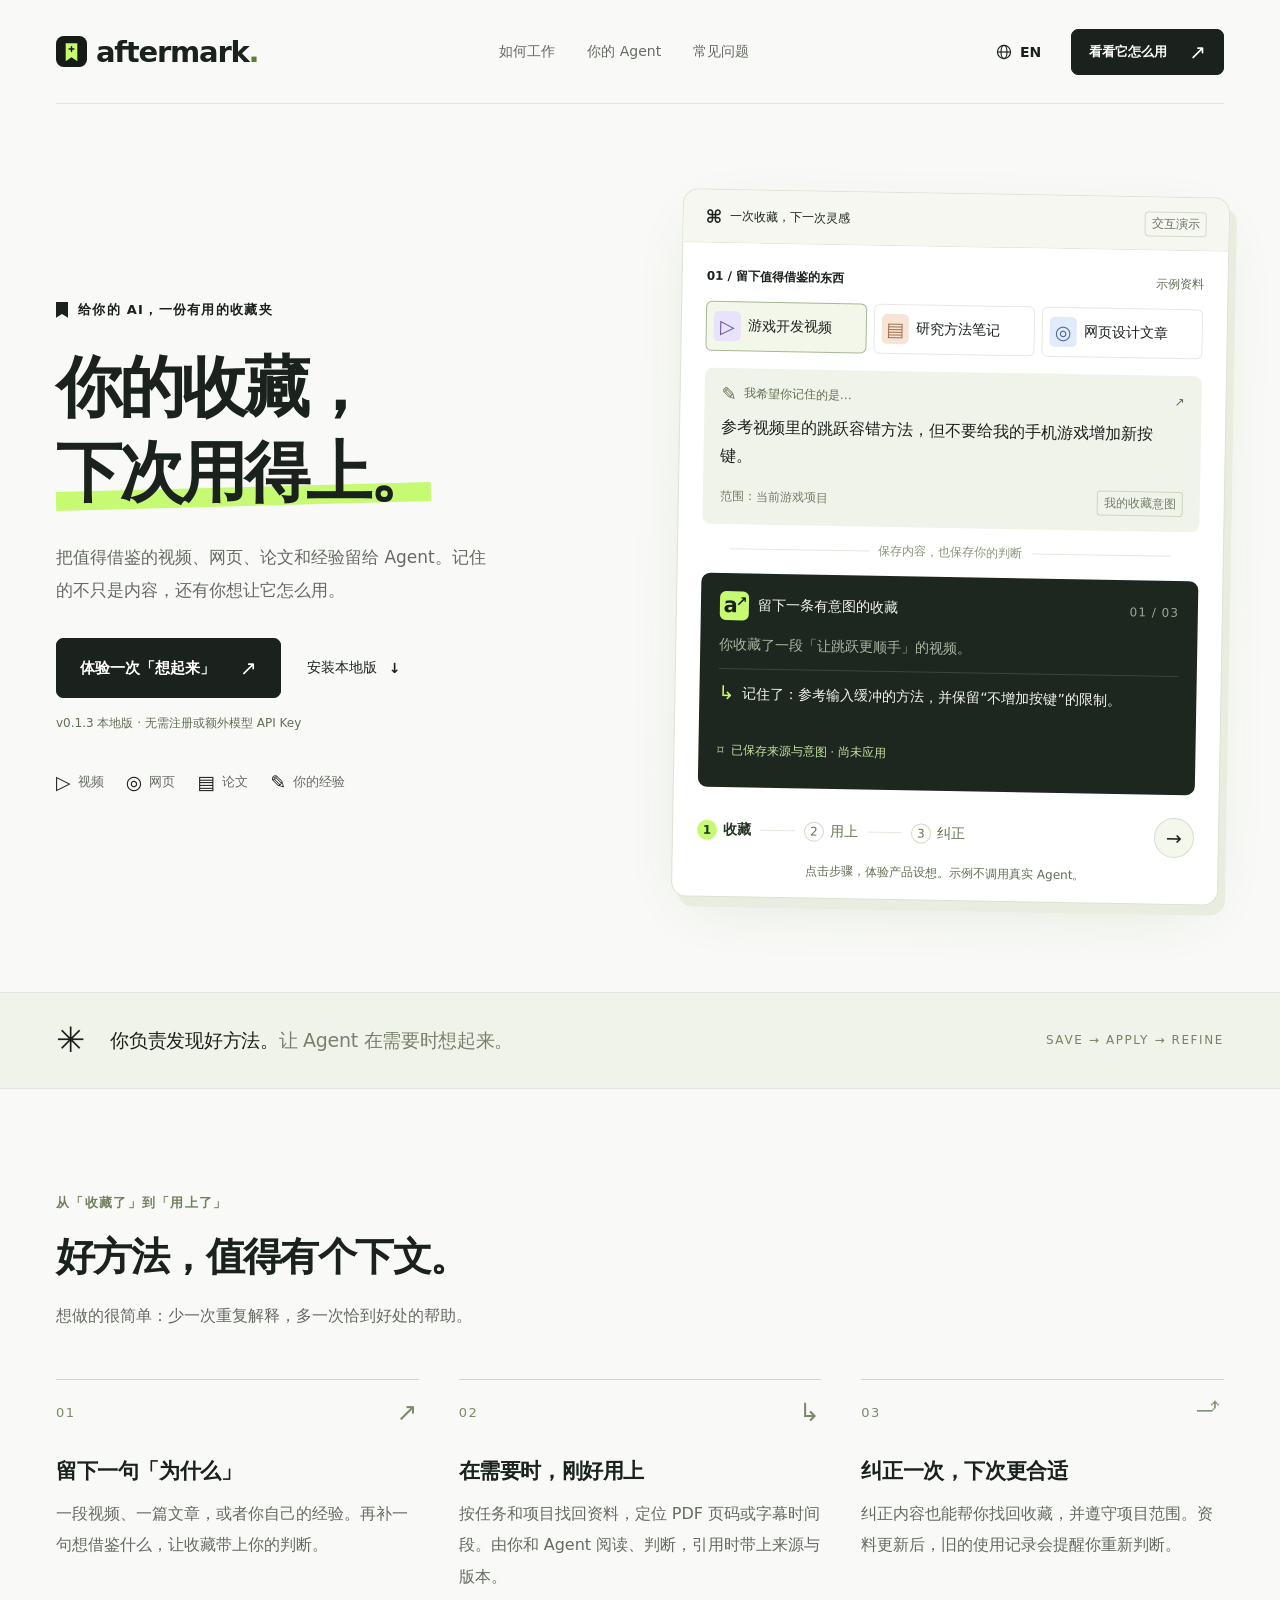
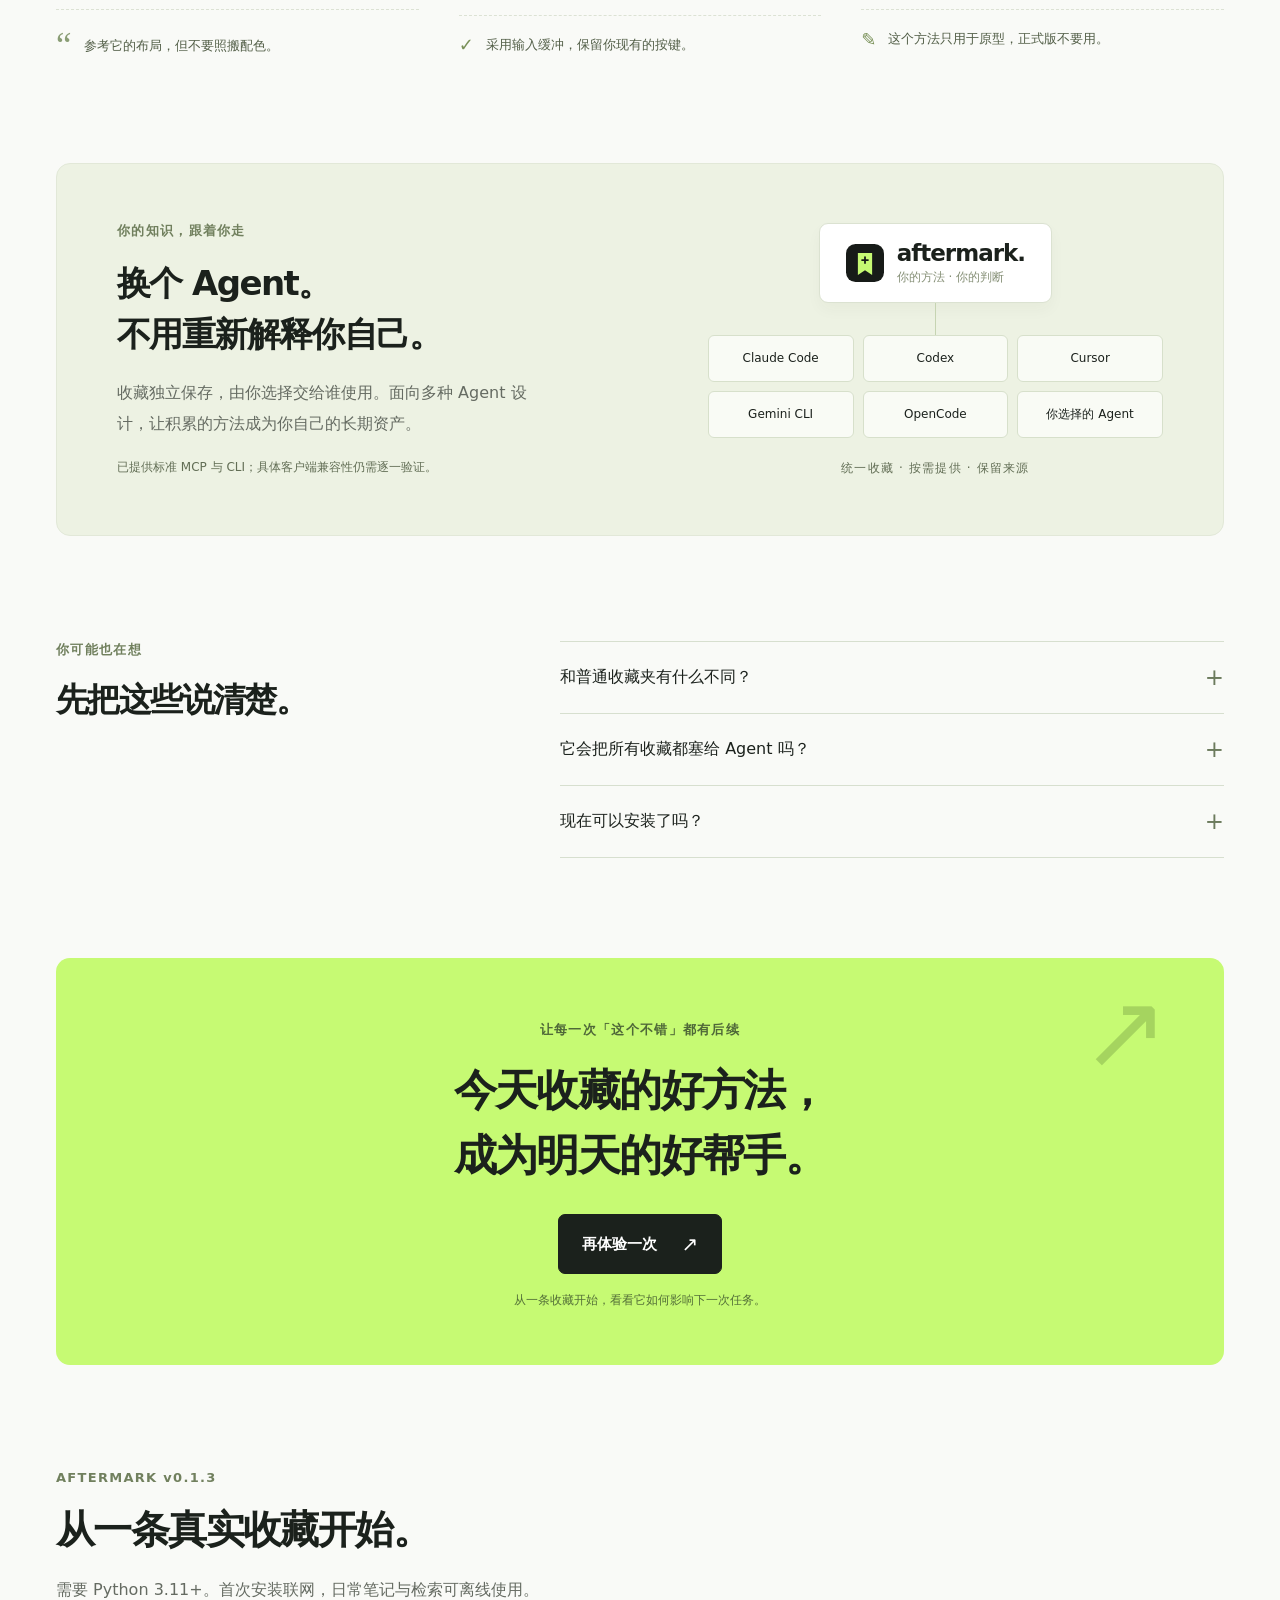
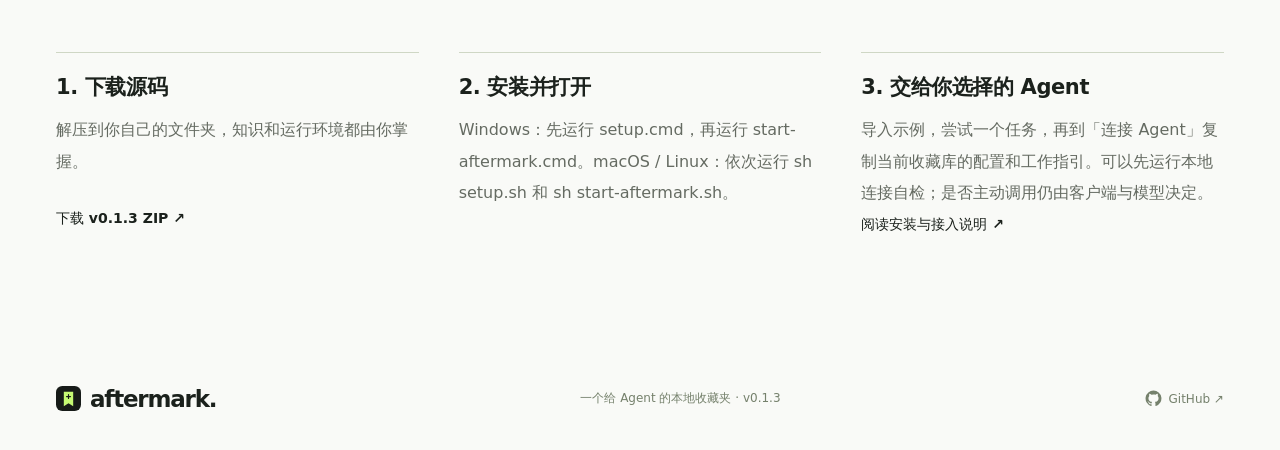
==== website/Aftermark-介绍页.html @ f06254f2 "Release v0.1.3 with revision-aware PDF and subtitle source locations" ====
<!doctype html>
<html lang="zh-CN">
<head>
  <meta charset="utf-8">
  <meta name="viewport" content="width=device-width,initial-scale=1">
  <meta name="theme-color" content="#f9faf7">
  <meta name="description" content="Aftermark — 收藏好方法，让你的 AI 下次用上。一个保存来源、意图与纠正的本地 Agent 收藏夹。">
  <title>Aftermark — 收藏好方法，让 AI 下次用上</title>
  <link rel="icon" type="image/svg+xml" href="[data-uri]">
  <style>
:root{--ink:#1b211c;--muted:#656b62;--paper:#f9faf7;--green:#c6fa73;--line:#e1e5db;--white:#fff;--font:system-ui,-apple-system,'Segoe UI','Microsoft YaHei','PingFang SC',sans-serif}*{box-sizing:border-box}html{scroll-behavior:smooth;scroll-padding-top:100px}body{margin:0;background:var(--paper);color:var(--ink);font-family:var(--font);font-size:16px;-webkit-font-smoothing:antialiased}button,a{-webkit-tap-highlight-color:transparent}button{font:inherit;color:inherit}a{color:inherit;text-decoration:none}button,a,summary{touch-action:manipulation}button{cursor:pointer}button:focus-visible,a:focus-visible,summary:focus-visible{outline:3px solid #528c28;outline-offset:5px}::selection{background:var(--green);color:var(--ink)}.wrap{width:min(1280px,calc(100% - 112px));margin:auto}.header{height:104px;display:flex;align-items:center;justify-content:space-between;border-bottom:1px solid var(--line);gap:30px}.brand{display:flex;align-items:center;gap:9px;font-size:29px;font-weight:700;letter-spacing:-1.2px}.brand-period{color:#59802e}.header nav{display:flex;gap:32px;font-size:14px;font-weight:500}.header nav a{color:var(--muted);transition:color .2s}.header nav a:hover{color:var(--ink)}.header-actions{display:flex;gap:25px;align-items:center}.language{border:0;background:none;display:flex;align-items:center;gap:7px;font-size:14px;font-weight:650;min-height:44px;padding:5px}.language svg{width:18px;height:18px;stroke:currentColor;stroke-width:1.3}.button{display:inline-flex;align-items:center;justify-content:center;gap:25px;padding:17px 23px;border:1px solid var(--ink);background:var(--ink);color:white;border-radius:7px;font-weight:600;font-size:15px;transition:transform .18s,background .18s;min-height:50px}.button:hover{background:#343d31;transform:translateY(-2px)}.button span[aria-hidden]{font-size:20px;font-weight:400}.button-small{padding:10px 17px;font-size:13px;min-height:42px;gap:22px}.hero{display:grid;grid-template-columns:1fr 1fr;gap:74px;padding-top:89px;padding-bottom:91px;align-items:center}.eyebrow{font-size:13px;letter-spacing:1.3px;font-weight:600;margin:0 0 26px;display:flex;align-items:center;gap:10px}.small-bookmark{height:16px;width:12px;background:var(--ink);clip-path:polygon(0 0,100% 0,100% 100%,50% 76%,0 100%)}h1{font-size:clamp(48px,5.15vw,76px);font-weight:650;line-height:1.29;letter-spacing:-3.5px;margin:0 0 26px}.highlight{position:relative;z-index:0;white-space:nowrap}.highlight:after{content:'';position:absolute;z-index:-1;left:0;right:0;bottom:5px;height:19px;background:var(--green);transform:rotate(-1.5deg)}.hero-description{font-size:17px;color:var(--muted);line-height:1.95;max-width:440px;margin:0 0 31px}.hero-actions{display:flex;align-items:center;gap:26px;flex-wrap:wrap}.text-link{display:flex;align-items:center;gap:12px;font-size:14px;font-weight:550;border-bottom:1px solid transparent;padding:8px 0}.text-link:hover{border-color:var(--ink)}.hero-footnote{font-size:12px;color:#777e71;margin:17px 0 39px}.formats{display:flex;gap:22px;font-size:13px;color:var(--muted)}.formats>span{display:flex;align-items:center;gap:7px}.formats>span>span[aria-hidden]{font-size:19px;color:var(--ink)}.demo-shell{border:1px solid #dce2d4;border-radius:15px;box-shadow:0 18px 65px -22px #30491629;background:#fff;transform:rotate(1deg);position:relative;scroll-margin-top:30px;max-width:100%;min-width:0}.demo-shell:before{content:'';position:absolute;inset:15px -11px -12px 12px;background:#e9eddf;border:1px solid #dde3d2;border-radius:15px;z-index:-1;transform:rotate(-3deg)}.demo-top{height:53px;background:#f5f7f0;border-bottom:1px solid var(--line);border-radius:15px 15px 0 0;display:flex;align-items:center;justify-content:space-between;padding:0 22px;gap:12px}.demo-title{display:flex;gap:8px;align-items:center;font-size:12px;font-weight:550}.window-mark{font-size:18px}.demo-badge{font-size:12px;border:1px solid #d4dacf;border-radius:4px;padding:3px 6px;color:#6a725f;white-space:nowrap}.demo-content{padding:25px 24px 17px}.source-heading{display:flex;align-items:center;justify-content:space-between;gap:10px;font-size:12px;font-weight:600;margin-bottom:16px}.sample-label{font-weight:400;color:#858b7e;font-size:12px}.source-options{display:flex;gap:7px;margin-bottom:17px}.source-option{background:white;border:1px solid #e6e9e1;border-radius:6px;display:flex;align-items:center;flex:1;gap:7px;padding:9px 7px;font-size:12px;line-height:1.4;text-align:left;transition:border-color .15s,background .15s;min-height:48px}.source-option:hover{border-color:#a8b895}.source-option.active{background:#f3f7ea;border-color:#a8b895}.source-icon{display:flex;align-items:center;justify-content:center;border-radius:5px;width:27px;height:30px;font-size:19px;flex-shrink:0}.lilac{background:#e9e2fb;color:#685291}.peach{background:#f7e4d7;color:#a37454}.blue{background:#e1ebfc;color:#4e6b98}.intent-card{background:#f0f3ea;border-radius:8px;padding:15px 17px}.intent-top{display:flex;align-items:center;gap:7px;font-size:12px;color:#637050}.paper-icon{font-size:18px}.pin-icon{margin-left:auto}.intent-card>p{font-size:15px;line-height:1.8;font-weight:500;margin:9px 0 13px;min-height:54px}.intent-bottom{display:flex;justify-content:space-between;align-items:center;gap:8px;font-size:12px;color:#737e67}.intent-tag{border:1px solid #ccd7be;padding:3px 6px;border-radius:3px}.connection{display:flex;align-items:center;gap:9px;padding:16px 28px;font-size:12px;color:#8a9380}.connection>span:first-child,.connection>span:last-child{height:1px;background:#e4e8dd;flex:1}.connection-caption{max-width:80%;text-align:center}.agent-card{background:#1d261f;border-radius:9px;color:#f4f7ef;padding:18px 19px;min-height:214px}.agent-top{display:flex;align-items:center;gap:9px}.agent-avatar{display:flex;align-items:center;justify-content:center;width:29px;height:29px;background:var(--green);color:var(--ink);border-radius:6px;font-size:21px;font-weight:700;letter-spacing:-2px}.agent-avatar span{font-size:14px;align-self:flex-start;margin-top:2px}.agent-top strong{font-size:13px;font-weight:500}.agent-step{margin-left:auto;font-size:12px;color:#9ca993;letter-spacing:2px}.task-text{font-size:12px;color:#aab8a2;border-bottom:1px solid #3b4639;padding-bottom:12px;line-height:1.7;margin:13px 0 12px;min-height:34px}.agent-response{display:flex;gap:8px;align-items:flex-start}.response-mark{color:var(--green);font-size:19px}.agent-response p{font-size:13px;line-height:1.8;margin:0;min-height:47px}.evidence{font-size:12px;display:flex;gap:7px;color:#c6e3a4;margin-top:13px;line-height:1.6}.demo-controls{display:flex;align-items:center;margin-top:21px;gap:9px}.step{display:flex;align-items:center;gap:6px;border:none;background:none;color:#899280;font-size:12px;padding:8px 0;min-height:40px}.step>span:first-child{width:20px;height:20px;border-radius:50%;border:1px solid #d3dbc9;display:flex;align-items:center;justify-content:center;font-size:12px}.step.active{color:#253422;font-weight:600}.step.active>span:first-child{background:var(--green);border-color:var(--green)}.step-line{flex:1;height:1px;background:#e5e9df;max-width:35px}.next-step{margin-left:auto;width:35px;height:35px;border:1px solid #d6decb;background:#f4f8ec;border-radius:50%;font-size:19px;flex-shrink:0}.next-step:hover{background:var(--green)}.demo-disclaimer{font-size:12px;color:#899080;margin:8px 0 0;text-align:center;line-height:1.6}.idea-strip{border-top:1px solid var(--line);border-bottom:1px solid var(--line);background:#f0f3e9}.idea-strip>.wrap{display:flex;align-items:center;gap:25px;min-height:95px}.strip-marker{font-size:35px}.idea-strip p{font-size:19px;line-height:1.6;letter-spacing:-.3px;font-weight:500}.idea-strip p span{color:#78816d}.strip-index{font-size:12px;letter-spacing:1.6px;margin-left:auto;white-space:nowrap;color:#778366}.section-space{padding-top:105px;padding-bottom:100px}.section-intro{margin-bottom:48px}.section-intro .eyebrow,.agents-copy .eyebrow,.faq-heading .eyebrow{color:#71805e;margin-bottom:18px}h2{font-size:39px;line-height:1.4;letter-spacing:-1.6px;font-weight:600;margin:0 0 18px}.section-intro>p:last-child{color:var(--muted);font-size:16px;line-height:1.8;margin:0}.feature-grid{display:grid;grid-template-columns:repeat(3,1fr);gap:40px}.feature{border-top:1px solid #cfd7c5;padding-top:20px}.feature-number{font-size:13px;color:#7c8b6a;display:flex;align-items:center;justify-content:space-between;margin-bottom:32px;letter-spacing:1.5px}.feature-number span{font-size:25px;font-weight:400;line-height:1}.feature h3{font-size:21px;font-weight:600;letter-spacing:-.4px;margin:0 0 13px}.feature>p{font-size:15px;line-height:1.95;color:var(--muted);margin:0;min-height:88px}.feature-example{display:flex;align-items:center;gap:12px;margin-top:23px;border-top:1px dashed #dce2d4;padding-top:18px}.feature-example p{font-size:13px;line-height:1.7;margin:0;color:#535f48}.quote-mark{font-family:Georgia,serif;font-size:35px;line-height:1;color:#8a9d75}.example-check,.example-pencil{font-size:18px;color:#799058}.agents-section{display:grid;grid-template-columns:1.1fr 1fr;gap:90px;background:#edf2e3;border:1px solid #e2e8d8;border-radius:14px;padding:58px 60px}.agents-copy h2{font-size:34px;line-height:1.5}.agents-copy>p:not(.eyebrow){font-size:15px;color:var(--muted);line-height:1.9;max-width:410px}.planned-label{font-size:12px;color:#758366;display:block;line-height:1.7;margin-top:18px}.agent-map{align-self:center}.knowledge-hub{background:white;border:1px solid #dbe2d1;box-shadow:0 7px 15px #2e461609;width:max-content;max-width:100%;margin:auto;padding:16px 26px;border-radius:9px;display:flex;gap:13px;align-items:center}.knowledge-hub strong{font-size:23px;letter-spacing:-1px}.knowledge-hub div{display:flex;flex-direction:column;gap:3px}.knowledge-hub span{font-size:12px;color:#869077}.map-line{height:32px;border-left:1px solid #c6d4b2;width:1px;margin:auto}.agent-names{display:grid;grid-template-columns:repeat(3,1fr);gap:9px}.agent-names>span{display:flex;align-items:center;justify-content:center;min-height:47px;padding:9px 8px;font-size:12px;font-weight:500;border:1px solid #d7e0cb;background:#f9fbf5;border-radius:6px;text-align:center}.map-note{text-align:center;color:#879675;font-size:12px;letter-spacing:1.2px;margin:22px 0 0}.faq{display:grid;grid-template-columns:.85fr 1.3fr;gap:70px}.faq-heading h2{font-size:33px}.faq-list{border-top:1px solid #d7dfcf}.faq details{border-bottom:1px solid #d7dfcf}.faq summary{display:flex;list-style:none;align-items:center;justify-content:space-between;padding:24px 0;gap:20px;cursor:pointer;font-size:16px;font-weight:500}.faq summary::-webkit-details-marker{display:none}.plus{font-size:23px;line-height:1;font-weight:400;color:#6c7b5d}.faq details[open] .plus{transform:rotate(45deg)}.faq details p{margin:0;padding:0 30px 25px 0;font-size:15px;color:var(--muted);line-height:1.9}.closing{position:relative;text-align:center;border-radius:14px;background:var(--green);padding:63px 28px 53px;overflow:hidden}.closing .eyebrow{justify-content:center;color:#4f6838;margin-bottom:19px}.closing h2{font-size:43px;margin-bottom:27px;line-height:1.5}.closing-symbol{position:absolute;right:55px;top:22px;font-size:105px;font-weight:400;color:#749a4266;line-height:1}.closing-note{font-size:12px;color:#547038;margin:16px 0 0;line-height:1.8}.footer{display:flex;align-items:center;justify-content:space-between;gap:25px;padding-top:43px;padding-bottom:38px;font-size:12px;color:#75816c}.footer .brand{font-size:23px;color:var(--ink)}.github-status{display:flex;align-items:center;gap:7px}.skip-link{position:fixed;left:20px;top:-100px;background:var(--ink);color:white;padding:12px 20px;z-index:100}.skip-link:focus{top:20px}.no-script{text-align:center;padding:20px;color:var(--ink)}html[lang=en] h1{font-size:clamp(48px,5vw,74px);line-height:1.08;letter-spacing:-3.7px}html[lang=en] .hero-description{line-height:1.75}html[lang=en] .hero-copy .eyebrow{font-size:12px}html[lang=en] .source-option{font-size:12px}html[lang=en] .intent-card>p{font-size:14px}html[lang=en] .feature>p{min-height:115px}html[lang=en] .feature h3{font-size:22px}html[lang=en] .feature-example{align-items:flex-start}html[lang=en] .agents-copy h2{line-height:1.2}html[lang=en] .closing h2{line-height:1.18}
@media(min-width:1600px){.hero{gap:90px;padding-top:105px;padding-bottom:108px}h1{font-size:77px}.demo-content{padding:27px}.hero-description{max-width:450px}}
@media(max-width:1150px){.wrap{width:calc(100% - 72px)}.hero{gap:36px;padding-top:65px;padding-bottom:70px}h1{font-size:54px;letter-spacing:-2.5px}.hero-actions{gap:15px}.header nav{gap:22px}.hero-description{font-size:16px}.demo-content{padding:20px 17px 15px}.source-option{flex-direction:column;align-items:flex-start;gap:7px;padding:9px}.source-icon{height:25px;width:25px}.strip-index{display:none}.feature-grid{gap:26px}.agents-section{gap:35px;padding:40px}.agents-copy h2{font-size:29px}.agent-names{grid-template-columns:repeat(2,1fr)}.faq{gap:40px}h2{font-size:34px}.header-actions{gap:16px}.button-small{gap:12px}.hero-footnote{margin-bottom:25px}.formats{gap:15px}}
@media(max-width:850px){.header nav{display:none}.hero{grid-template-columns:1fr;gap:55px;padding-top:57px;padding-bottom:65px;max-width:660px}.hero-copy{text-align:center}.hero-copy .eyebrow{justify-content:center}.hero-description{margin-left:auto;margin-right:auto;max-width:480px}.hero-actions,.formats{justify-content:center}h1{font-size:64px}.hero-footnote{margin-bottom:25px}.demo-shell{width:100%;max-width:520px;margin:auto;transform:none}.source-option{flex-direction:row;align-items:center;font-size:12px}.demo-content{padding:24px}.intent-card>p{min-height:0}.hero-description{margin-bottom:25px}.idea-strip>.wrap{gap:18px}.idea-strip p{font-size:16px}.strip-marker{font-size:28px}.section-space{padding-top:70px;padding-bottom:70px}.feature-grid{gap:23px}.feature h3{font-size:18px}.feature>p{font-size:14px;min-height:135px}.feature-example p{font-size:12px}.agents-section{grid-template-columns:1fr;gap:36px}.agents-copy>p:not(.eyebrow){max-width:none}.agent-map{width:min(450px,100%);margin:auto}.agent-names{grid-template-columns:repeat(3,1fr)}.faq{grid-template-columns:1fr;gap:12px}.faq-heading h2{margin-bottom:20px}.closing h2{font-size:35px}.closing-symbol{font-size:72px;right:26px;top:15px}.footer{flex-wrap:wrap}.footer>span:nth-child(2){order:3;width:100%;margin-top:-10px}html[lang=en] h1{font-size:70px}html[lang=en] .feature h3{font-size:20px}html[lang=en] .feature>p{min-height:190px}}
@media(max-width:560px){.wrap{width:calc(100% - 40px)}.header{height:79px;gap:12px}.brand{font-size:25px;gap:7px}.brand img{width:28px;height:28px}.header-actions{gap:8px}.button-small{display:none}.hero{padding-top:43px;gap:39px;padding-bottom:49px}.eyebrow{font-size:12px;letter-spacing:.8px;margin-bottom:21px}h1{font-size:clamp(38px,10.5vw,55px);letter-spacing:-1.8px;margin-bottom:23px}.highlight:after{height:13px;bottom:2px}.hero-description{font-size:15px;line-height:1.9;max-width:350px}.hero-actions{gap:19px}.button{font-size:14px;gap:17px;padding:14px 18px;min-height:48px}.text-link{font-size:13px;gap:8px}.hero-footnote{font-size:12px;margin-top:16px}.formats{gap:17px;font-size:12px}.formats>span{gap:5px}.formats>span>span[aria-hidden]{font-size:17px}.demo-shell:before{inset:12px -6px -8px 9px}.demo-top{padding:0 15px;height:48px}.demo-title{font-size:12px}.demo-badge{font-size:12px}.demo-content{padding:19px 15px 14px}.source-heading{font-size:12px}.source-options{gap:6px}.source-option{font-size:12px;padding:8px 6px;gap:5px;flex-direction:column;align-items:flex-start}.source-icon{height:25px;width:25px}.intent-card{padding:12px 13px}.intent-card>p{font-size:14px;line-height:1.8}.intent-top{font-size:12px}.intent-bottom{font-size:12px}.agent-card{padding:15px 14px;min-height:220px}.connection{padding:14px 15px}.step{font-size:12px}.step-line{max-width:22px}.demo-controls{gap:7px;margin-top:16px}.demo-disclaimer{font-size:12px}.idea-strip>.wrap{gap:13px;min-height:88px}.idea-strip p{font-size:14px;margin:18px 0;line-height:1.9}.idea-strip p span{display:block}.strip-marker{font-size:27px}.section-space{padding-top:55px;padding-bottom:55px}.section-intro{margin-bottom:31px}.section-intro>p:last-child{font-size:14px}h2{font-size:29px;letter-spacing:-1px}.feature-grid{grid-template-columns:1fr;gap:29px}.feature-number{margin-bottom:16px}.feature h3{font-size:21px}.feature>p{font-size:15px;min-height:0}.feature-example{margin-top:16px;padding-top:13px}.feature-example p{font-size:13px}.agents-section{padding:29px 23px;gap:29px}.agents-copy h2{font-size:27px}.agents-copy>p:not(.eyebrow){font-size:14px}.planned-label{font-size:12px}.agent-names{gap:6px}.agent-names>span{font-size:12px;padding:8px 5px;min-height:44px}.knowledge-hub{padding:13px 20px}.knowledge-hub strong{font-size:21px}.map-note{font-size:12px}.faq-heading h2{font-size:29px}.faq summary{font-size:15px;padding:21px 0}.faq details p{font-size:14px;padding-right:10px}.closing{padding:44px 19px 36px}.closing h2{font-size:29px;line-height:1.6}.closing-symbol{display:none}.closing .eyebrow{font-size:12px}.closing-note{font-size:12px}.footer{padding-top:30px;padding-bottom:28px;gap:23px;font-size:12px}.footer .brand{font-size:22px}html[lang=en] h1{font-size:clamp(40px,11.8vw,61px);letter-spacing:-2.5px}html[lang=en] .hero-copy .eyebrow{font-size:12px;letter-spacing:.7px}html[lang=en] .source-option{font-size:12px}html[lang=en] .feature>p{min-height:0}html[lang=en] .feature h3{font-size:23px}html[lang=en] .closing h2{font-size:32px}.source-option,.demo-title,.source-heading{overflow-wrap:anywhere}}
@media(prefers-reduced-motion:reduce){html{scroll-behavior:auto}*,*:before,*:after{transition:none!important;animation:none!important}}
/* Keep the working demo readable at every breakpoint. */
.hero,.agents-section,.faq{min-width:0}
.hero-copy,.agents-copy,.agent-map,.faq-list{min-width:0}
.source-option,html[lang=en] .source-option,.step,.agent-top strong,.task-text,.agent-response p{font-size:.875rem}
.source-option{min-width:0;overflow-wrap:normal}
.agent-step{white-space:nowrap;letter-spacing:1px}
.intent-card>p,html[lang=en] .intent-card>p,.feature>p,.agents-copy>p:not(.eyebrow),.faq details p{font-size:1rem}
.demo-disclaimer,.planned-label,.map-note,.sample-label,.hero-footnote{color:#626e55}
.step{color:#657254;min-height:44px}
.next-step{width:40px;height:40px}
.source-heading{flex-wrap:wrap}
.intent-bottom{flex-wrap:wrap}
.demo-shell:before{display:none}
.demo-shell{box-shadow:7px 10px 0 #e9eddf,0 18px 65px -22px #30491629}
@media(max-width:560px){.hero-description{font-size:1rem}.source-options{gap:5px}.source-option,html[lang=en] .source-option{font-size:.8125rem}.step-line{max-width:12px}.demo-controls{gap:6px}.hero-copy .eyebrow,html[lang=en] .hero-copy .eyebrow{font-size:.75rem;letter-spacing:.3px}.formats{flex-wrap:wrap;gap:10px 17px}.demo-title{max-width:72%;line-height:1.5}.demo-top{min-height:54px;height:auto;padding-top:9px;padding-bottom:9px}html[lang=en] h1{font-size:clamp(32px,10.5vw,57px);letter-spacing:-2px}.agent-names{grid-template-columns:repeat(2,minmax(0,1fr))}.closing .eyebrow{font-size:.75rem;letter-spacing:0}}

</style>

</head>
<body>
  <a class="skip-link" href="#main" data-i18n="skip">跳转到正文</a>
  <header class="header wrap">
    <a href="#" class="brand" aria-label="Aftermark"><img src="[data-uri]" alt="" width="31" height="31"><span>aftermark<span class="brand-period">.</span></span></a>
    <nav aria-label="主导航" data-label="navLabel"><a href="#how" data-i18n="navHow">如何工作</a><a href="#agents" data-i18n="navAgents">你的 Agent</a><a href="#faq" data-i18n="navFaq">常见问题</a></nav>
    <div class="header-actions"><button id="language" class="language" type="button" aria-label="Switch to English"><svg viewBox="0 0 20 20" fill="none" aria-hidden="true"><circle cx="10" cy="10" r="7.3"/><ellipse cx="10" cy="10" rx="3.3" ry="7.3"/><path d="M3 10h14"/></svg><span id="language-text">EN</span></button><a href="#demo" class="button button-small" data-i18n="navTry">看看它怎么用 <span aria-hidden="true">↗</span></a></div>
  </header>
  <main id="main">
    <section class="hero wrap" aria-labelledby="hero-title">
      <div class="hero-copy">
        <p class="eyebrow"><span class="small-bookmark" aria-hidden="true"></span><span data-i18n="eyebrow">给你的 AI，一份有用的收藏夹</span></p>
        <h1 id="hero-title" data-i18n="heroTitle">你的收藏，<br><span class="highlight">下次用得上。</span></h1>
        <p class="hero-description" data-i18n="heroDescription">把值得借鉴的视频、网页、论文和经验留给 Agent。记住的不只是内容，还有你想让它怎么用。</p>
        <div class="hero-actions"><a href="#demo" id="hero-demo" class="button" data-i18n="heroCta">体验一次「想起来」 <span aria-hidden="true">↗</span></a><a class="text-link" href="#install" data-i18n="heroSecondary">了解这个想法 <span aria-hidden="true">↓</span></a></div>
        <p class="hero-footnote" data-i18n="heroNote">v0.1.3 本地版 · 无需注册或额外模型 API Key</p>
        <div class="formats" aria-label="知识来源" data-label="formatsLabel"><span><span aria-hidden="true">▷</span> <span data-i18n="formatVideo">视频</span></span><span><span aria-hidden="true">◎</span> <span data-i18n="formatWeb">网页</span></span><span><span aria-hidden="true">▤</span> <span data-i18n="formatPaper">论文</span></span><span><span aria-hidden="true">✎</span> <span data-i18n="formatNote">你的经验</span></span></div>
      </div>
      <div class="demo-shell" id="demo">
        <div class="demo-top"><span class="demo-title"><span class="window-mark" aria-hidden="true">⌘</span> <span data-i18n="demoTitle">一次收藏，下一次灵感</span></span><span class="demo-badge" data-i18n="demoBadge">交互演示</span></div>
        <div class="demo-content">
          <div class="source-heading"><span data-i18n="sourceHeading">01 / 留下值得借鉴的东西</span><span class="sample-label" data-i18n="sampleLabel">示例资料</span></div>
          <div class="source-options" role="group" aria-label="选择示例" data-label="sourceLabel">
            <button type="button" class="source-option active" data-source="game" aria-pressed="true"><span class="source-icon lilac" aria-hidden="true">▷</span><span data-i18n="sourceGame">游戏开发视频</span></button>
            <button type="button" class="source-option" data-source="research" aria-pressed="false"><span class="source-icon peach" aria-hidden="true">▤</span><span data-i18n="sourceResearch">研究方法笔记</span></button>
            <button type="button" class="source-option" data-source="web" aria-pressed="false"><span class="source-icon blue" aria-hidden="true">◎</span><span data-i18n="sourceWeb">网页设计文章</span></button>
          </div>
          <div class="intent-card"><div class="intent-top"><span class="paper-icon" aria-hidden="true">✎</span><span data-i18n="intentLabel">我希望你记住的是…</span><span class="pin-icon" aria-hidden="true">↗</span></div><p id="intent-text"></p><div class="intent-bottom"><span id="scope-text"></span><span class="intent-tag" data-i18n="intentTag">我的收藏意图</span></div></div>
          <div class="connection"><span></span><span class="connection-caption" id="connection-text"></span><span></span></div>
          <div class="agent-card" aria-live="polite" aria-atomic="true"><div class="agent-top"><span class="agent-avatar" aria-hidden="true">a<span>↗</span></span><strong id="agent-title"></strong><span class="agent-step" id="step-count">01 / 03</span></div><p id="task-text" class="task-text"></p><div class="agent-response"><span class="response-mark" aria-hidden="true">↳</span><p id="response-text"></p></div><div class="evidence"><span id="evidence-icon" aria-hidden="true">⌑</span><span id="evidence-text"></span></div></div>
          <div class="demo-controls" role="group" aria-label="演示步骤" data-label="stepsLabel"><button type="button" data-step="0" class="step active" aria-pressed="true"><span>1</span><span data-i18n="stepSave">收藏</span></button><span class="step-line"></span><button type="button" data-step="1" class="step" aria-pressed="false"><span>2</span><span data-i18n="stepUse">用上</span></button><span class="step-line"></span><button type="button" data-step="2" class="step" aria-pressed="false"><span>3</span><span data-i18n="stepRefine">纠正</span></button><button type="button" id="next-step" class="next-step" aria-label="下一步" data-label="nextLabel">→</button></div>
          <p class="demo-disclaimer" data-i18n="demoDisclaimer">点击步骤，体验产品设想。示例不调用真实 Agent。</p>
        </div>
      </div>
    </section>
    <div class="idea-strip"><div class="wrap"><span class="strip-marker" aria-hidden="true">✳</span><p data-i18n="stripText">你负责发现好方法。<span>让 Agent 在需要时想起来。</span></p><span class="strip-index">SAVE → APPLY → REFINE</span></div></div>
    <section class="how wrap section-space" id="how" aria-labelledby="how-title">
      <div class="section-intro"><p class="eyebrow" data-i18n="howEyebrow">从「收藏了」到「用上了」</p><h2 id="how-title" data-i18n="howTitle">好方法，值得有个下文。</h2><p data-i18n="howDescription">想做的很简单：少一次重复解释，多一次恰到好处的帮助。</p></div>
      <div class="feature-grid">
        <article class="feature"><div class="feature-number">01<span aria-hidden="true">↗</span></div><h3 data-i18n="feature1Title">留下一句「为什么」</h3><p data-i18n="feature1Description">一段视频、一篇文章，或者你自己的经验。再补一句想借鉴什么，让收藏带上你的判断。</p><div class="feature-example"><span class="quote-mark" aria-hidden="true">“</span><p data-i18n="feature1Example">参考它的布局，但不要照搬配色。</p></div></article>
        <article class="feature"><div class="feature-number">02<span aria-hidden="true">↳</span></div><h3 data-i18n="feature2Title">在需要时，刚好用上</h3><p data-i18n="feature2Description">按任务和项目找回资料，定位 PDF 页码或字幕时间段。由你和 Agent 阅读、判断，引用时带上来源与版本。</p><div class="feature-example"><span class="example-check" aria-hidden="true">✓</span><p data-i18n="feature2Example">采用输入缓冲，保留你现有的按键。</p></div></article>
        <article class="feature"><div class="feature-number">03<span aria-hidden="true">⤴</span></div><h3 data-i18n="feature3Title">纠正一次，下次更合适</h3><p data-i18n="feature3Description">纠正内容也能帮你找回收藏，并遵守项目范围。资料更新后，旧的使用记录会提醒你重新判断。</p><div class="feature-example"><span class="example-pencil" aria-hidden="true">✎</span><p data-i18n="feature3Example">这个方法只用于原型，正式版不要用。</p></div></article>
      </div>
    </section>
    <section class="agents-section wrap" id="agents" aria-labelledby="agents-title"><div class="agents-copy"><p class="eyebrow" data-i18n="agentsEyebrow">你的知识，跟着你走</p><h2 id="agents-title" data-i18n="agentsTitle">换个 Agent。<br>不用重新解释你自己。</h2><p data-i18n="agentsDescription">收藏独立保存，由你选择交给谁使用。面向多种 Agent 设计，让积累的方法成为你自己的长期资产。</p><span class="planned-label" data-i18n="agentsStatus">已提供标准 MCP 与 CLI；具体客户端兼容性仍需逐一验证。</span></div><div class="agent-map"><div class="knowledge-hub"><img src="[data-uri]" alt="" width="38" height="38"><div><strong>aftermark.</strong><span data-i18n="hubLabel">你的方法 · 你的判断</span></div></div><div class="map-line" aria-hidden="true"></div><div class="agent-names"><span>Claude Code</span><span>Codex</span><span>Cursor</span><span>Gemini CLI</span><span>OpenCode</span><span data-i18n="agentMore">你选择的 Agent</span></div><p class="map-note" data-i18n="mapNote">统一收藏 · 按需提供 · 保留来源</p></div></section>
    <section class="faq wrap section-space" id="faq" aria-labelledby="faq-title"><div class="faq-heading"><p class="eyebrow" data-i18n="faqEyebrow">你可能也在想</p><h2 id="faq-title" data-i18n="faqTitle">先把这些说清楚。</h2></div><div class="faq-list"><details><summary><span data-i18n="faq1Title">和普通收藏夹有什么不同？</span><span class="plus" aria-hidden="true">+</span></summary><p data-i18n="faq1Answer">Aftermark 想保留的不只是资料，还有你收藏它的意图：想借鉴什么、在哪个项目适用，以及之前哪里用错过。目标是让这些判断真正进入 Agent 的工作过程。</p></details><details><summary><span data-i18n="faq2Title">它会把所有收藏都塞给 Agent 吗？</span><span class="plus" aria-hidden="true">+</span></summary><p data-i18n="faq2Answer">设计目标是按任务提供少量相关内容，并保留适用范围。普通参考资料不会自动变成必须执行的指令。你可以选择只对当前项目生效。</p></details><details><summary><span data-i18n="faq3Title">现在可以安装了吗？</span><span class="plus" aria-hidden="true">+</span></summary><p data-i18n="faq3Answer">可以，页面下方提供 v0.1.3 下载和安装步骤。本地版支持笔记、普通网页、文本 PDF、视频链接与字幕，以及任务检索、纠正和使用记录。本页仍为预设演示，不连接真实 Agent。源码和安装步骤见页面底部的 GitHub 链接。</p></details></div></section>
    <section class="closing wrap"><span class="closing-symbol" aria-hidden="true">↗</span><p class="eyebrow" data-i18n="closingEyebrow">让每一次「这个不错」都有后续</p><h2 data-i18n="closingTitle">今天收藏的好方法，<br>成为明天的好帮手。</h2><a href="#demo" id="replay" class="button" data-i18n="closingCta">再体验一次 <span aria-hidden="true">↗</span></a><p class="closing-note" data-i18n="closingNote">从一条收藏开始，看看它如何影响下一次任务。</p></section>
  </main>

<section class="wrap section-space" id="install">
  <div class="section-intro"><p class="eyebrow">AFTERMARK v0.1.3</p><h2 data-i18n="installTitle">从一条真实收藏开始。</h2><p data-i18n="installIntro">需要 Python 3.11+。首次安装联网，日常笔记与检索可离线使用。</p></div>
  <div class="feature-grid"><article class="feature"><h3 data-i18n="installDownload">1. 下载源码</h3><p data-i18n="installDownloadText">解压到你自己的文件夹，知识和运行环境都由你掌握。</p><a class="text-link" href="https://github.com/FleetSnowFIuff/Aftermark/archive/refs/tags/v0.1.3.zip" data-i18n="downloadCta">下载 v0.1.3 ZIP ↗</a></article><article class="feature"><h3 data-i18n="installRun">2. 安装并打开</h3><p data-i18n="installRunText">Windows：先运行 setup.cmd，再运行 start-aftermark.cmd。macOS / Linux：依次运行 sh setup.sh 和 sh start-aftermark.sh。</p></article><article class="feature"><h3 data-i18n="installUse">3. 交给你选择的 Agent</h3><p data-i18n="installUseText">导入示例，尝试一个任务，再到「连接 Agent」复制当前收藏库的配置和工作指引。可以先运行本地连接自检；是否主动调用仍由客户端与模型决定。</p><a class="text-link" href="https://github.com/FleetSnowFIuff/Aftermark/blob/main/README.zh-CN.md" data-i18n="guideCta">阅读安装与接入说明 ↗</a></article></div>
</section>
  <footer class="footer wrap"><a href="#" class="brand"><img src="[data-uri]" alt="" width="25" height="25"><span>aftermark.</span></a><span data-i18n="footerNote">一个给 Agent 的本地收藏夹 · v0.1.3</span><a href="https://github.com/FleetSnowFIuff/Aftermark" target="_blank" rel="noopener noreferrer" class="github-status"><svg width="17" height="17" viewBox="0 0 24 24" fill="currentColor" aria-hidden="true"><path d="M12 .8a11.2 11.2 0 0 0-3.54 21.83c.56.1.77-.24.77-.54v-2.1c-3.13.68-3.79-1.33-3.79-1.33-.51-1.3-1.25-1.65-1.25-1.65-1.02-.7.08-.69.08-.69 1.13.08 1.72 1.16 1.72 1.16 1 .1 1.77 2.31 3.3 1.05.1-.73.39-1.23.71-1.51-2.5-.28-5.13-1.25-5.13-5.57 0-1.23.44-2.23 1.16-3.02-.12-.28-.5-1.43.11-2.98 0 0 .95-.3 3.08 1.15A10.8 10.8 0 0 1 12 6.22c.95 0 1.9.13 2.79.38 2.14-1.45 3.08-1.15 3.08-1.15.61 1.55.23 2.7.11 2.98.72.79 1.16 1.79 1.16 3.02 0 4.33-2.64 5.28-5.15 5.56.4.35.76 1.03.76 2.07v3.01c0 .3.2.65.77.54A11.2 11.2 0 0 0 12 .8Z"/></svg><span data-i18n="githubStatus">GitHub ↗</span></a></footer>
  <noscript><p class="no-script">请启用 JavaScript 使用语言切换和交互演示。Enable JavaScript for the language switch and interactive demo.</p></noscript>
<script>
const copy = {
  zh: {
    installTitle:'从一条真实收藏开始。',installIntro:'需要 Python 3.11+。首次安装联网，日常笔记与检索可离线使用。',installDownload:'1. 下载源码',installDownloadText:'解压到你自己的文件夹，知识和运行环境都由你掌握。',downloadCta:'下载 v0.1.3 ZIP ↗',installRun:'2. 安装并打开',installRunText:'Windows：先运行 setup.cmd，再运行 start-aftermark.cmd。macOS / Linux：依次运行 sh setup.sh 和 sh start-aftermark.sh。',installUse:'3. 交给你选择的 Agent',installUseText:'导入示例，尝试一个任务，再到「连接 Agent」复制当前收藏库的配置和工作指引。可以先运行本地连接自检；是否主动调用仍由客户端与模型决定。',guideCta:'阅读安装与接入说明 ↗',

    title:'Aftermark — 收藏好方法，让 AI 下次用上',description:'Aftermark — 收藏好方法，让你的 AI 下次用上。一个保存来源、意图与纠正的本地 Agent 收藏夹。',
    skip:'跳转到正文',navLabel:'主导航',navHow:'如何工作',navAgents:'你的 Agent',navFaq:'常见问题',navTry:'看看它怎么用 <span aria-hidden="true">↗</span>',
    eyebrow:'给你的 AI，一份有用的收藏夹',heroTitle:'你的收藏，<br><span class="highlight">下次用得上。</span>',heroDescription:'把值得借鉴的视频、网页、论文和经验留给 Agent。记住的不只是内容，还有你想让它怎么用。',heroCta:'体验一次「想起来」 <span aria-hidden="true">↗</span>',heroSecondary:'安装本地版 <span aria-hidden="true">↓</span>',heroNote:'v0.1.3 本地版 · 无需注册或额外模型 API Key',formatsLabel:'知识来源',formatVideo:'视频',formatWeb:'网页',formatPaper:'论文',formatNote:'你的经验',
    demoTitle:'一次收藏，下一次灵感',demoBadge:'交互演示',sourceHeading:'01 / 留下值得借鉴的东西',sampleLabel:'示例资料',sourceLabel:'选择示例',sourceGame:'游戏开发视频',sourceResearch:'研究方法笔记',sourceWeb:'网页设计文章',intentLabel:'我希望你记住的是…',intentTag:'我的收藏意图',stepsLabel:'演示步骤',stepSave:'收藏',stepUse:'用上',stepRefine:'纠正',nextLabel:'下一步',demoDisclaimer:'点击步骤，体验产品设想。示例不调用真实 Agent。',
    stripText:'你负责发现好方法。<span>让 Agent 在需要时想起来。</span>',howEyebrow:'从「收藏了」到「用上了」',howTitle:'好方法，值得有个下文。',howDescription:'想做的很简单：少一次重复解释，多一次恰到好处的帮助。',
    feature1Title:'留下一句「为什么」',feature1Description:'一段视频、一篇文章，或者你自己的经验。再补一句想借鉴什么，让收藏带上你的判断。',feature1Example:'参考它的布局，但不要照搬配色。',feature2Title:'在需要时，刚好用上',feature2Description:'按任务和项目找回资料，定位 PDF 页码或字幕时间段。由你和 Agent 阅读、判断，引用时带上来源与版本。',feature2Example:'采用输入缓冲，保留你现有的按键。',feature3Title:'纠正一次，下次更合适',feature3Description:'纠正内容也能帮你找回收藏，并遵守项目范围。资料更新后，旧的使用记录会提醒你重新判断。',feature3Example:'这个方法只用于原型，正式版不要用。',
    agentsEyebrow:'你的知识，跟着你走',agentsTitle:'换个 Agent。<br>不用重新解释你自己。',agentsDescription:'收藏独立保存，由你选择交给谁使用。面向多种 Agent 设计，让积累的方法成为你自己的长期资产。',agentsStatus:'已提供标准 MCP 与 CLI；具体客户端兼容性仍需逐一验证。',hubLabel:'你的方法 · 你的判断',agentMore:'你选择的 Agent',mapNote:'统一收藏 · 按需提供 · 保留来源',
    faqEyebrow:'你可能也在想',faqTitle:'先把这些说清楚。',faq1Title:'和普通收藏夹有什么不同？',faq1Answer:'Aftermark 想保留的不只是资料，还有你收藏它的意图：想借鉴什么、在哪个项目适用，以及之前哪里用错过。目标是让这些判断真正进入 Agent 的工作过程。',faq2Title:'它会把所有收藏都塞给 Agent 吗？',faq2Answer:'设计目标是按任务提供少量相关内容，并保留适用范围。普通参考资料不会自动变成必须执行的指令。你可以选择只对当前项目生效。',faq3Title:'现在可以安装了吗？',faq3Answer:'可以，页面下方提供 v0.1.3 下载和安装步骤。本地版支持笔记、普通网页、文本 PDF、视频链接与字幕，以及任务检索、纠正和使用记录。本页仍为预设演示，不连接真实 Agent。源码和安装步骤见页面底部的 GitHub 链接。',
    closingEyebrow:'让每一次「这个不错」都有后续',closingTitle:'今天收藏的好方法，<br>成为明天的好帮手。',closingCta:'再体验一次 <span aria-hidden="true">↗</span>',closingNote:'从一条收藏开始，看看它如何影响下一次任务。',footerNote:'一个给 Agent 的本地收藏夹 · v0.1.3',githubStatus:'GitHub ↗'
  },
  en: {
    installTitle:'Start with one real bookmark.',installIntro:'Requires Python 3.11+. Installation needs internet; everyday notes and search work offline.',installDownload:'1. Download the source',installDownloadText:'Extract it into your own folder. Your collection and runtime stay on your computer.',downloadCta:'Download v0.1.3 ZIP ↗',installRun:'2. Install and open',installRunText:'Windows: run setup.cmd, then start-aftermark.cmd. macOS / Linux: run sh setup.sh, then sh start-aftermark.sh.',installUse:'3. Connect your chosen agent',installUseText:'Import examples, try a task, then copy your collection configuration and guidance from Connect an agent. Run the local connection check first. Proactive use still depends on the host and model.',guideCta:'Read the setup guide ↗',

    title:'Aftermark — Save what works. Teach your agent to use it.',description:'Save a video, an article, a paper, or your own experience. Aftermark is a local collection of sources, intent, and corrections for your agent’s next task.',
    skip:'Skip to content',navLabel:'Main navigation',navHow:'How it works',navAgents:'Your agents',navFaq:'FAQ',navTry:'Explore the idea <span aria-hidden="true">↗</span>',
    eyebrow:'A BOOKMARK COLLECTION FOR YOUR AI',heroTitle:'Good finds.<br><span class="highlight">Better next time.</span>',heroDescription:'Save a video, an article, a paper, or your own experience. Help your agent remember what matters—and how you want to use it.',heroCta:'See it in action <span aria-hidden="true">↗</span>',heroSecondary:'Install locally <span aria-hidden="true">↓</span>',heroNote:'v0.1.3 local app · No account or extra model API key',formatsLabel:'Knowledge sources',formatVideo:'Videos',formatWeb:'Articles',formatPaper:'Papers',formatNote:'Your notes',
    demoTitle:'One good find. A better next step.',demoBadge:'LIVE DEMO',sourceHeading:'01 / SAVE SOMETHING WORTH USING',sampleLabel:'Sample sources',sourceLabel:'Choose a sample',sourceGame:'Game dev video',sourceResearch:'Research notes',sourceWeb:'Design article',intentLabel:'What I want you to remember…',intentTag:'My intent',stepsLabel:'Demo steps',stepSave:'Save',stepUse:'Apply',stepRefine:'Refine',nextLabel:'Next step',demoDisclaimer:'An interactive concept with sample content. No real agent calls.',
    stripText:'You find what works. <span>Your agent remembers when it matters.</span>',howEyebrow:'FROM SAVED FOR LATER TO USED FOR REAL',howTitle:'Give good ideas a next chapter.',howDescription:'Less explaining yourself again. More help that fits the task.',
    feature1Title:'Save the “why,” too.',feature1Description:'A video, an article, or a lesson of your own. Add what you want to borrow, so your judgment stays with the source.',feature1Example:'Borrow the layout, but keep our own colors.',feature2Title:'Bring it in when it fits.',feature2Description:'Find candidates by task and project. Read a PDF page or saved subtitle segment, then cite the source with its bookmark revision.',feature2Example:'Add input buffering. Keep the existing controls.',feature3Title:'Correct it. Keep the lesson.',feature3Description:'Corrections can bring a bookmark back into search, within its project scope. When the source changes, older usage records remind you to reassess.',feature3Example:'Use this for prototypes only, not production.',
    agentsEyebrow:'YOUR KNOWLEDGE GOES WITH YOU',agentsTitle:'A different agent.<br>The same understanding.',agentsDescription:'Keep your collection independent. Choose which agent uses it. Designed around multiple agents, with your methods and judgment staying yours.',agentsStatus:'Standard MCP and CLI are available. Individual clients still need compatibility testing.',hubLabel:'Your methods. Your judgment.',agentMore:'Your next agent',mapNote:'ONE COLLECTION · RELEVANT CONTEXT · SOURCES INTACT',
    faqEyebrow:'A FEW THINGS WORTH KNOWING',faqTitle:'Let’s clear things up.',faq1Title:'How is this different from a bookmark manager?',faq1Answer:'Aftermark aims to keep your intent alongside the source: what to borrow, which project it applies to, and what went wrong last time. The goal is to bring those judgments into the agent’s actual work.',faq2Title:'Will it send my entire collection to the agent?',faq2Answer:'The design is to provide a small amount of relevant context for each task, including its scope. Reference material does not automatically become an instruction. You can limit a preference to one project.',faq3Title:'Can I install it today?',faq3Answer:'Yes. Download v0.1.3 and follow the setup section below. The local app supports notes, ordinary webpages, text PDFs, video links and transcripts, task retrieval, corrections, and usage records. This page remains a preset demo without real agent calls. Find source code and installation steps via the GitHub link below.',
    closingEyebrow:'MAKE “THAT’S A GOOD IDEA” GO SOMEWHERE',closingTitle:'Today’s good find.<br>Tomorrow’s helping hand.',closingCta:'Try the story again <span aria-hidden="true">↗</span>',closingNote:'Start with one bookmark. See how it changes the next task.',footerNote:'A local bookmark collection for agents · v0.1.3',githubStatus:'GitHub ↗'
  }
};

const scenarios = {
  game: {
    zh:{intent:'参考视频里的跳跃容错方法，但不要给我的手机游戏增加新按键。',scope:'范围：当前游戏项目',connection:['保存内容，也保存你的判断','下一次任务，带上相关的方法','把这次纠正留给下一次'],stages:[
      {title:'留下一条有意图的收藏',task:'你收藏了一段「让跳跃更顺手」的视频。',response:'记住了：参考输入缓冲的方法，并保留“不增加按键”的限制。',evidence:'已保存来源与意图 · 尚未应用'},
      {title:'在任务里，想起你的收藏',task:'你说：“现在跳跃有点苛刻，帮我改善一下。”',response:'可以参考你收藏的输入缓冲方法。我会先检查现有实现，保留原有按键。',evidence:'参考：跳跃容错视频 · 仍需实际修改与检查'},
      {title:'让下一次更懂你的意思',task:'你纠正：“这个方案只用于原型，正式版先别用。”',response:'已把“仅用于原型”附在这条收藏上。用于正式版本前，需要重新确认。',evidence:'适用范围已更新 · 原始资料保留'}]},
    en:{intent:'Borrow the video’s jump-forgiveness technique, but don’t add new buttons to my mobile game.',scope:'Scope: this game project',connection:['Keep the source and your judgment','The next task meets the right idea','Keep this correction for next time'],stages:[
      {title:'Save an idea with intent',task:'You saved a video about making jumps feel better.',response:'Noted: consider input buffering, while keeping your “no new buttons” constraint.',evidence:'Source and intent saved · Not applied yet'},
      {title:'Recall it in the right task',task:'You ask: “Jumping feels unforgiving. Can you improve it?”',response:'Your saved input-buffering technique could fit. I’ll check the existing code and keep the current controls.',evidence:'Reference: jump-forgiveness video · Changes still need checks'},
      {title:'Make the next attempt fit better',task:'You correct: “Use this for the prototype only.”',response:'“Prototype only” now stays with this bookmark. Using it in production needs a fresh decision.',evidence:'Scope updated · Original source kept'}]}
  },
  research: {
    zh:{intent:'以后比较实验结果时，按这份笔记检查数据划分，先排除数据泄漏。',scope:'范围：当前研究项目',connection:['留住经验，而不只是结论','在比较结果前，先想起检查','保留必要的例外'],stages:[
      {title:'把研究经验留下来',task:'你保存了一段自己写的数据划分笔记。',response:'记住了：在这个项目中比较结果前，先检查训练集与测试集的划分。',evidence:'已保存你的笔记 · 尚未执行检查'},
      {title:'在分析前，想起检查',task:'你说：“新方法分数更高，帮我分析一下。”',response:'先按你的笔记检查数据划分和重复样本，再讨论性能差异是否可信。',evidence:'参考：你的实验笔记 · 检查结果尚待验证'},
      {title:'让要求有清楚的边界',task:'你补充：“公开基准固定划分时，不要自行重划。”',response:'已补充例外：保留公开基准的固定划分，检查流程时不擅自改动。',evidence:'例外已保存 · 对当前研究项目生效'}]},
    en:{intent:'Before comparing results, use these notes to check data splits and rule out leakage.',scope:'Scope: this research project',connection:['Keep the lesson, not just the conclusion','Recall the check before comparing scores','Preserve the important exception'],stages:[
      {title:'Keep a research lesson',task:'You saved your own notes on dataset splits.',response:'Noted: check the training and test splits before comparing results in this project.',evidence:'Your notes saved · Checks not run yet'},
      {title:'Remember the check first',task:'You ask: “The new method scores higher. Can you analyze it?”',response:'I’ll use your notes to check splits and duplicate samples before interpreting the performance difference.',evidence:'Reference: your experiment notes · Checks still needed'},
      {title:'Give the rule a clear boundary',task:'You add: “Don’t change the fixed split of a public benchmark.”',response:'Exception saved: keep the benchmark’s official split intact when checking the evaluation process.',evidence:'Exception saved · Applies to this research project'}]}
  },
  web: {
    zh:{intent:'参考这篇文章的页面层次和留白，但保留我们现有的品牌颜色。',scope:'范围：当前网站项目',connection:['收藏喜欢的部分，说明保留的部分','让参考进入真正的设计任务','把偏好变成明确的范围'],stages:[
      {title:'留住你喜欢的设计方法',task:'你收藏了一篇关于页面布局的文章。',response:'记住了：借鉴内容层次和留白，配色继续使用当前品牌方案。',evidence:'已保存参考与偏好 · 尚未修改页面'},
      {title:'让下一次设计有据可循',task:'你说：“这个页面有点拥挤，帮我优化一下。”',response:'可以借鉴你收藏的布局思路，调整内容间距和阅读顺序，保留现有品牌色。',evidence:'参考：页面布局文章 · 仍需检查实际视觉效果'},
      {title:'纠正不合适的应用',task:'你补充：“移动端信息优先，不要大幅增加留白。”',response:'已保存移动端例外。留白建议会按屏幕大小分别考虑，不直接照搬。',evidence:'移动端限制已保存 · 来源保持关联'}]},
    en:{intent:'Borrow this article’s hierarchy and spacing, but keep our existing brand colors.',scope:'Scope: this website project',connection:['Keep what you like. Name what stays.','Bring the reference into real design work','Turn a preference into a clear boundary'],stages:[
      {title:'Save the design idea you like',task:'You bookmarked an article on page layout.',response:'Noted: borrow the hierarchy and spacing, while keeping the current brand palette.',evidence:'Reference and preference saved · No page changes yet'},
      {title:'Give the next design a reference',task:'You ask: “This page feels crowded. Can you improve it?”',response:'Your saved layout ideas could help. I’ll adjust spacing and reading order without changing the brand colors.',evidence:'Reference: layout article · Visual checks still needed'},
      {title:'Correct what doesn’t fit',task:'You add: “On mobile, prioritize content over extra whitespace.”',response:'Mobile exception saved. I’ll consider spacing by screen size instead of copying the reference directly.',evidence:'Mobile constraint saved · Still linked to the source'}]}
  }
};

let language='zh';
try { const saved=localStorage.getItem('aftermark-language'); if(saved==='en'||saved==='zh') language=saved; } catch {}
const requestedLanguage=new URLSearchParams(location.search).get('lang');
if(requestedLanguage==='zh'||requestedLanguage==='en') language=requestedLanguage;
let source='game';
let step=0;
const byId=id=>document.getElementById(id);

function renderDemo(){
  const scenario=scenarios[source][language];
  const stage=scenario.stages[step];
  byId('intent-text').textContent=scenario.intent;
  byId('scope-text').textContent=scenario.scope;
  byId('connection-text').textContent=scenario.connection[step];
  byId('agent-title').textContent=stage.title;
  byId('task-text').textContent=stage.task;
  byId('response-text').textContent=stage.response;
  byId('evidence-text').textContent=stage.evidence;
  byId('evidence-icon').textContent=['⌑','↗','✎'][step];
  byId('step-count').textContent=`0${step+1} / 03`;
  document.querySelectorAll('[data-source]').forEach(button=>{const active=button.dataset.source===source;button.classList.toggle('active',active);button.setAttribute('aria-pressed',String(active));});
  document.querySelectorAll('[data-step]').forEach(button=>{const active=Number(button.dataset.step)===step;button.classList.toggle('active',active);button.setAttribute('aria-pressed',String(active));});
  byId('next-step').setAttribute('aria-label',step===2?(language==='zh'?'重新演示':'Restart demo'):copy[language].nextLabel);
  byId('next-step').textContent=step===2?'↺':'→';
}

function renderLanguage(){
  const dict=copy[language];
  document.documentElement.lang=language==='zh'?'zh-CN':'en';
  document.title=dict.title;
  document.querySelector('meta[name="description"]').setAttribute('content',dict.description);
  document.querySelectorAll('[data-i18n]').forEach(el=>{const value=dict[el.dataset.i18n];if(value!==undefined)el.innerHTML=value;});
  document.querySelectorAll('[data-label]').forEach(el=>el.setAttribute('aria-label',dict[el.dataset.label]));
  byId('language-text').textContent=language==='zh'?'EN':'中文';
  byId('language').setAttribute('aria-label',language==='zh'?'Switch to English':'切换为中文');
  document.querySelector('[data-i18n=guideCta]').href='https://github.com/FleetSnowFIuff/Aftermark/blob/main/'+(language==='zh'?'README.zh-CN.md':'README.md');
  renderDemo();
}

byId('language').addEventListener('click',()=>{
  language=language==='zh'?'en':'zh';
  try{localStorage.setItem('aftermark-language',language);}catch{}
  const url=new URL(location.href);url.searchParams.set('lang',language);
  try { if (location.protocol === 'http:' || location.protocol === 'https:') history.replaceState(null,'',url); } catch {}
  renderLanguage();
});
document.querySelectorAll('[data-source]').forEach(button=>button.addEventListener('click',()=>{source=button.dataset.source;step=0;renderDemo();}));
document.querySelectorAll('[data-step]').forEach(button=>button.addEventListener('click',()=>{step=Number(button.dataset.step);renderDemo();}));
byId('next-step').addEventListener('click',()=>{step=(step+1)%3;renderDemo();});
byId('replay').addEventListener('click',()=>{step=0;renderDemo();});
renderLanguage();

</script>
</body>
</html>
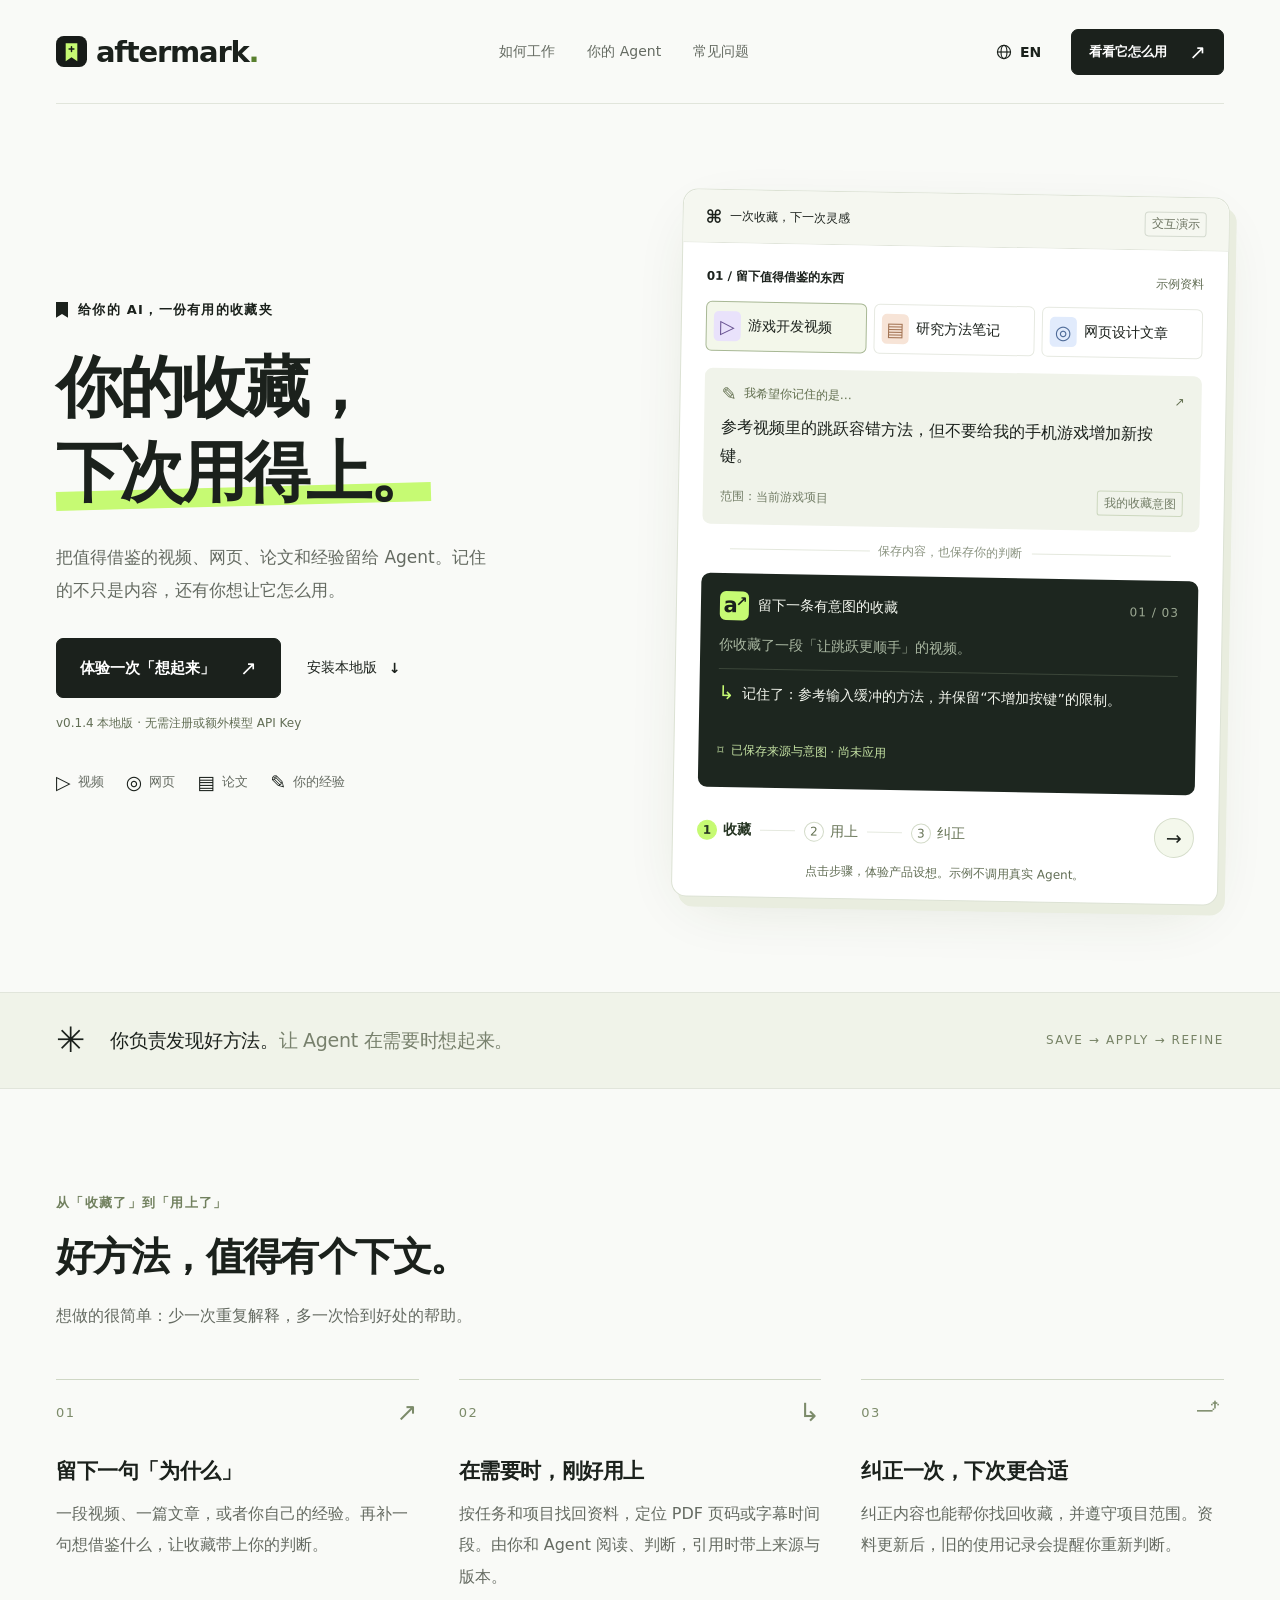
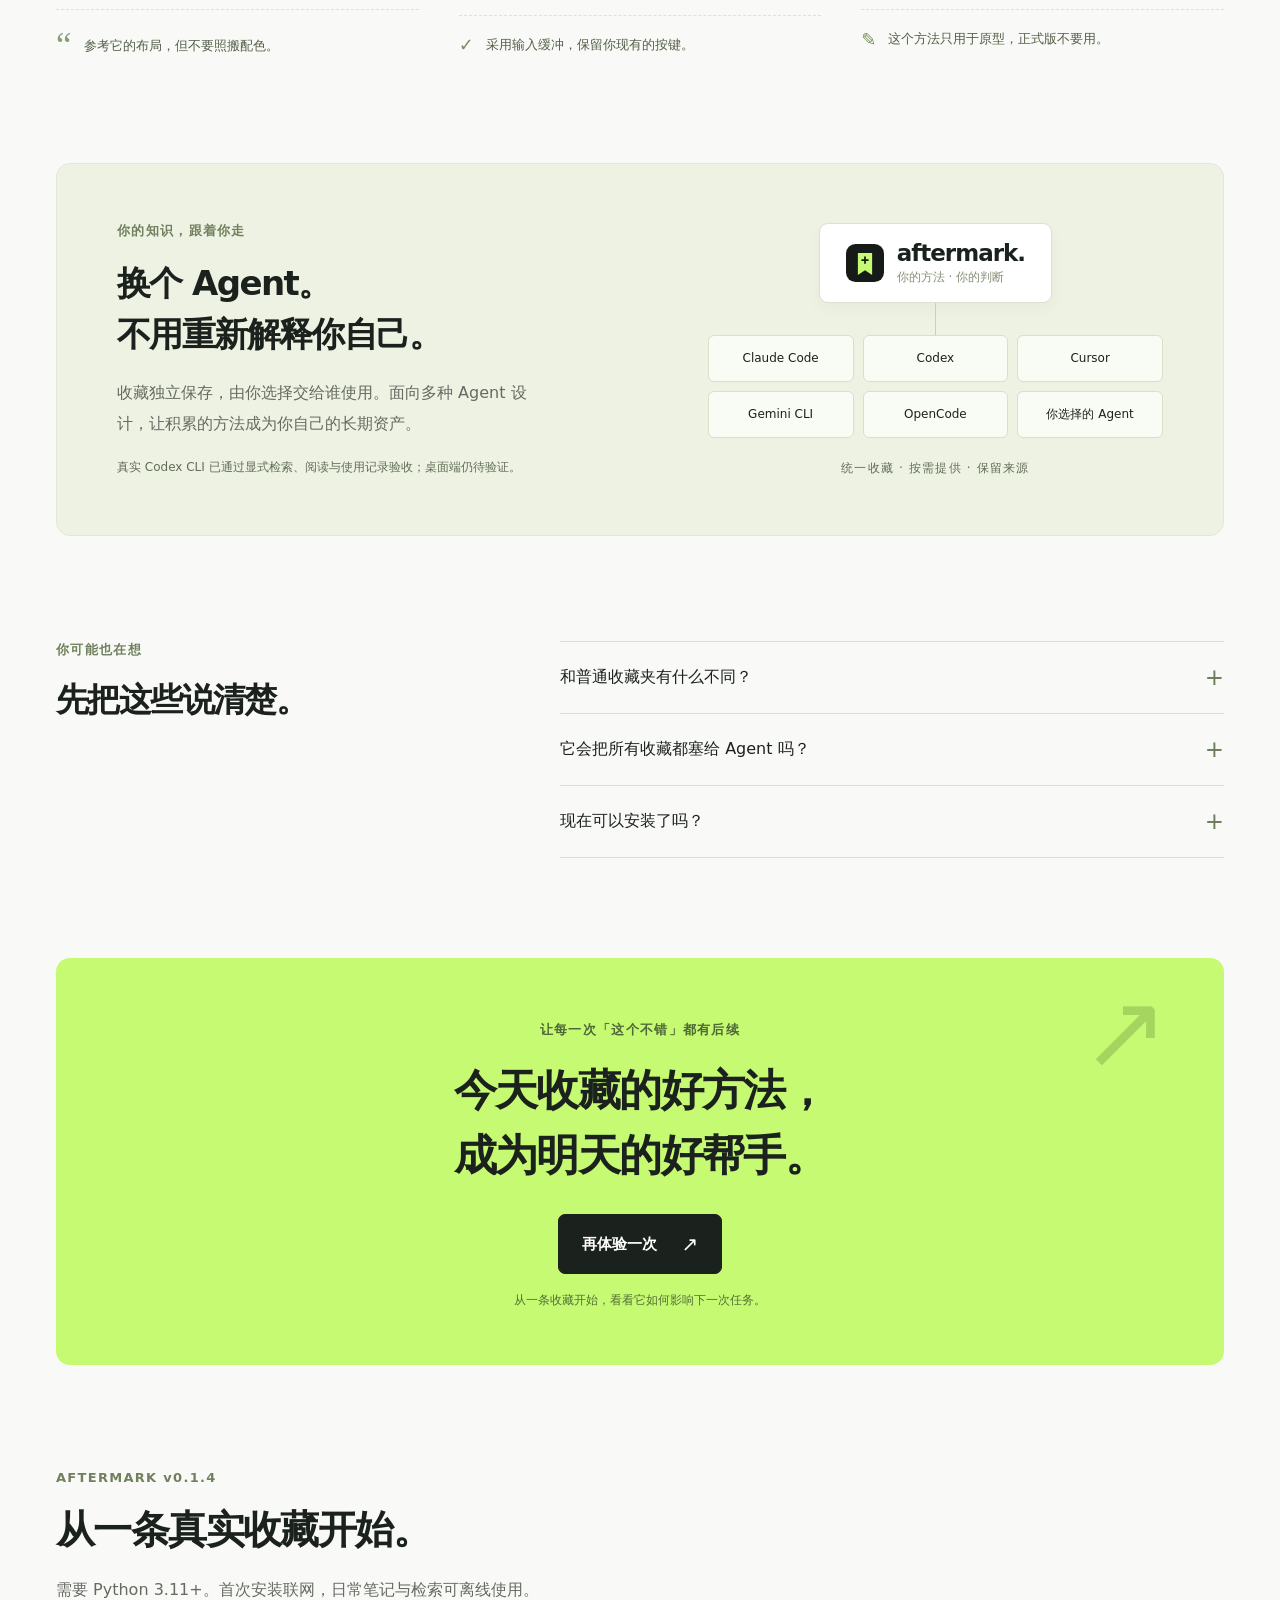
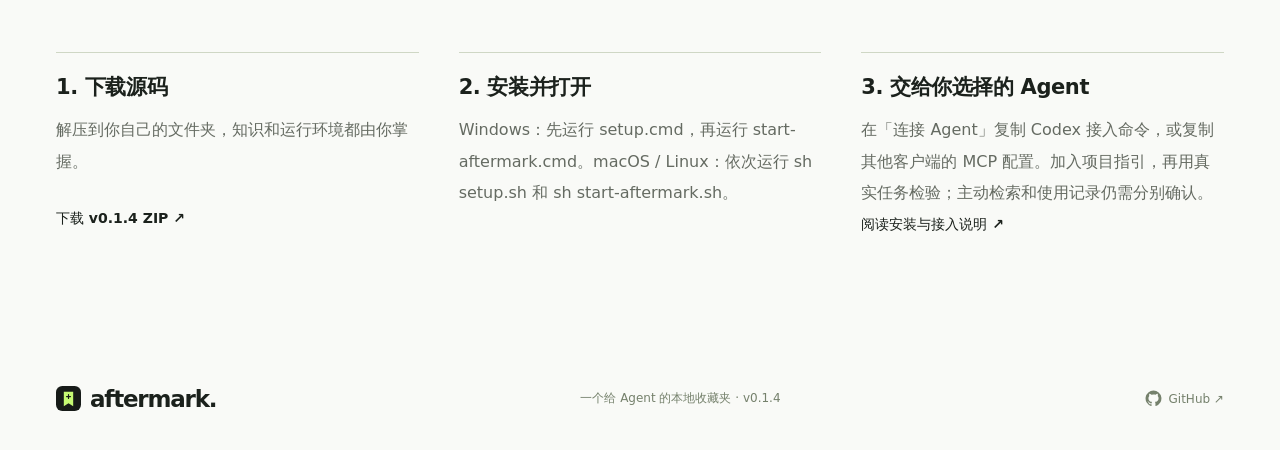
==== commit 84723d79: "Release v0.1.4 with explicit Codex setup and real client acceptance evidence" ====
--- a/website/Aftermark-介绍页.html
+++ b/website/Aftermark-介绍页.html
@@ -47,7 +47,7 @@
         <h1 id="hero-title" data-i18n="heroTitle">你的收藏，<br><span class="highlight">下次用得上。</span></h1>
         <p class="hero-description" data-i18n="heroDescription">把值得借鉴的视频、网页、论文和经验留给 Agent。记住的不只是内容，还有你想让它怎么用。</p>
         <div class="hero-actions"><a href="#demo" id="hero-demo" class="button" data-i18n="heroCta">体验一次「想起来」 <span aria-hidden="true">↗</span></a><a class="text-link" href="#install" data-i18n="heroSecondary">了解这个想法 <span aria-hidden="true">↓</span></a></div>
-        <p class="hero-footnote" data-i18n="heroNote">v0.1.3 本地版 · 无需注册或额外模型 API Key</p>
+        <p class="hero-footnote" data-i18n="heroNote">v0.1.4 本地版 · 无需注册或额外模型 API Key</p>
         <div class="formats" aria-label="知识来源" data-label="formatsLabel"><span><span aria-hidden="true">▷</span> <span data-i18n="formatVideo">视频</span></span><span><span aria-hidden="true">◎</span> <span data-i18n="formatWeb">网页</span></span><span><span aria-hidden="true">▤</span> <span data-i18n="formatPaper">论文</span></span><span><span aria-hidden="true">✎</span> <span data-i18n="formatNote">你的经验</span></span></div>
       </div>
       <div class="demo-shell" id="demo">
@@ -76,44 +76,44 @@
         <article class="feature"><div class="feature-number">03<span aria-hidden="true">⤴</span></div><h3 data-i18n="feature3Title">纠正一次，下次更合适</h3><p data-i18n="feature3Description">纠正内容也能帮你找回收藏，并遵守项目范围。资料更新后，旧的使用记录会提醒你重新判断。</p><div class="feature-example"><span class="example-pencil" aria-hidden="true">✎</span><p data-i18n="feature3Example">这个方法只用于原型，正式版不要用。</p></div></article>
       </div>
     </section>
-    <section class="agents-section wrap" id="agents" aria-labelledby="agents-title"><div class="agents-copy"><p class="eyebrow" data-i18n="agentsEyebrow">你的知识，跟着你走</p><h2 id="agents-title" data-i18n="agentsTitle">换个 Agent。<br>不用重新解释你自己。</h2><p data-i18n="agentsDescription">收藏独立保存，由你选择交给谁使用。面向多种 Agent 设计，让积累的方法成为你自己的长期资产。</p><span class="planned-label" data-i18n="agentsStatus">已提供标准 MCP 与 CLI；具体客户端兼容性仍需逐一验证。</span></div><div class="agent-map"><div class="knowledge-hub"><img src="[data-uri]" alt="" width="38" height="38"><div><strong>aftermark.</strong><span data-i18n="hubLabel">你的方法 · 你的判断</span></div></div><div class="map-line" aria-hidden="true"></div><div class="agent-names"><span>Claude Code</span><span>Codex</span><span>Cursor</span><span>Gemini CLI</span><span>OpenCode</span><span data-i18n="agentMore">你选择的 Agent</span></div><p class="map-note" data-i18n="mapNote">统一收藏 · 按需提供 · 保留来源</p></div></section>
-    <section class="faq wrap section-space" id="faq" aria-labelledby="faq-title"><div class="faq-heading"><p class="eyebrow" data-i18n="faqEyebrow">你可能也在想</p><h2 id="faq-title" data-i18n="faqTitle">先把这些说清楚。</h2></div><div class="faq-list"><details><summary><span data-i18n="faq1Title">和普通收藏夹有什么不同？</span><span class="plus" aria-hidden="true">+</span></summary><p data-i18n="faq1Answer">Aftermark 想保留的不只是资料，还有你收藏它的意图：想借鉴什么、在哪个项目适用，以及之前哪里用错过。目标是让这些判断真正进入 Agent 的工作过程。</p></details><details><summary><span data-i18n="faq2Title">它会把所有收藏都塞给 Agent 吗？</span><span class="plus" aria-hidden="true">+</span></summary><p data-i18n="faq2Answer">设计目标是按任务提供少量相关内容，并保留适用范围。普通参考资料不会自动变成必须执行的指令。你可以选择只对当前项目生效。</p></details><details><summary><span data-i18n="faq3Title">现在可以安装了吗？</span><span class="plus" aria-hidden="true">+</span></summary><p data-i18n="faq3Answer">可以，页面下方提供 v0.1.3 下载和安装步骤。本地版支持笔记、普通网页、文本 PDF、视频链接与字幕，以及任务检索、纠正和使用记录。本页仍为预设演示，不连接真实 Agent。源码和安装步骤见页面底部的 GitHub 链接。</p></details></div></section>
+    <section class="agents-section wrap" id="agents" aria-labelledby="agents-title"><div class="agents-copy"><p class="eyebrow" data-i18n="agentsEyebrow">你的知识，跟着你走</p><h2 id="agents-title" data-i18n="agentsTitle">换个 Agent。<br>不用重新解释你自己。</h2><p data-i18n="agentsDescription">收藏独立保存，由你选择交给谁使用。面向多种 Agent 设计，让积累的方法成为你自己的长期资产。</p><span class="planned-label" data-i18n="agentsStatus">真实 Codex CLI 已通过显式检索、阅读与使用记录验收；桌面端仍待验证。</span></div><div class="agent-map"><div class="knowledge-hub"><img src="[data-uri]" alt="" width="38" height="38"><div><strong>aftermark.</strong><span data-i18n="hubLabel">你的方法 · 你的判断</span></div></div><div class="map-line" aria-hidden="true"></div><div class="agent-names"><span>Claude Code</span><span>Codex</span><span>Cursor</span><span>Gemini CLI</span><span>OpenCode</span><span data-i18n="agentMore">你选择的 Agent</span></div><p class="map-note" data-i18n="mapNote">统一收藏 · 按需提供 · 保留来源</p></div></section>
+    <section class="faq wrap section-space" id="faq" aria-labelledby="faq-title"><div class="faq-heading"><p class="eyebrow" data-i18n="faqEyebrow">你可能也在想</p><h2 id="faq-title" data-i18n="faqTitle">先把这些说清楚。</h2></div><div class="faq-list"><details><summary><span data-i18n="faq1Title">和普通收藏夹有什么不同？</span><span class="plus" aria-hidden="true">+</span></summary><p data-i18n="faq1Answer">Aftermark 想保留的不只是资料，还有你收藏它的意图：想借鉴什么、在哪个项目适用，以及之前哪里用错过。目标是让这些判断真正进入 Agent 的工作过程。</p></details><details><summary><span data-i18n="faq2Title">它会把所有收藏都塞给 Agent 吗？</span><span class="plus" aria-hidden="true">+</span></summary><p data-i18n="faq2Answer">设计目标是按任务提供少量相关内容，并保留适用范围。普通参考资料不会自动变成必须执行的指令。你可以选择只对当前项目生效。</p></details><details><summary><span data-i18n="faq3Title">现在可以安装了吗？</span><span class="plus" aria-hidden="true">+</span></summary><p data-i18n="faq3Answer">可以，页面下方提供 v0.1.4 下载和安装步骤。本地版支持笔记、普通网页、文本 PDF、视频链接与字幕，以及任务检索、纠正和使用记录。本页仍为预设演示，不连接真实 Agent。源码和安装步骤见页面底部的 GitHub 链接。</p></details></div></section>
     <section class="closing wrap"><span class="closing-symbol" aria-hidden="true">↗</span><p class="eyebrow" data-i18n="closingEyebrow">让每一次「这个不错」都有后续</p><h2 data-i18n="closingTitle">今天收藏的好方法，<br>成为明天的好帮手。</h2><a href="#demo" id="replay" class="button" data-i18n="closingCta">再体验一次 <span aria-hidden="true">↗</span></a><p class="closing-note" data-i18n="closingNote">从一条收藏开始，看看它如何影响下一次任务。</p></section>
   </main>
 
 <section class="wrap section-space" id="install">
-  <div class="section-intro"><p class="eyebrow">AFTERMARK v0.1.3</p><h2 data-i18n="installTitle">从一条真实收藏开始。</h2><p data-i18n="installIntro">需要 Python 3.11+。首次安装联网，日常笔记与检索可离线使用。</p></div>
-  <div class="feature-grid"><article class="feature"><h3 data-i18n="installDownload">1. 下载源码</h3><p data-i18n="installDownloadText">解压到你自己的文件夹，知识和运行环境都由你掌握。</p><a class="text-link" href="https://github.com/FleetSnowFIuff/Aftermark/archive/refs/tags/v0.1.3.zip" data-i18n="downloadCta">下载 v0.1.3 ZIP ↗</a></article><article class="feature"><h3 data-i18n="installRun">2. 安装并打开</h3><p data-i18n="installRunText">Windows：先运行 setup.cmd，再运行 start-aftermark.cmd。macOS / Linux：依次运行 sh setup.sh 和 sh start-aftermark.sh。</p></article><article class="feature"><h3 data-i18n="installUse">3. 交给你选择的 Agent</h3><p data-i18n="installUseText">导入示例，尝试一个任务，再到「连接 Agent」复制当前收藏库的配置和工作指引。可以先运行本地连接自检；是否主动调用仍由客户端与模型决定。</p><a class="text-link" href="https://github.com/FleetSnowFIuff/Aftermark/blob/main/README.zh-CN.md" data-i18n="guideCta">阅读安装与接入说明 ↗</a></article></div>
+  <div class="section-intro"><p class="eyebrow">AFTERMARK v0.1.4</p><h2 data-i18n="installTitle">从一条真实收藏开始。</h2><p data-i18n="installIntro">需要 Python 3.11+。首次安装联网，日常笔记与检索可离线使用。</p></div>
+  <div class="feature-grid"><article class="feature"><h3 data-i18n="installDownload">1. 下载源码</h3><p data-i18n="installDownloadText">解压到你自己的文件夹，知识和运行环境都由你掌握。</p><a class="text-link" href="https://github.com/FleetSnowFIuff/Aftermark/archive/refs/tags/v0.1.4.zip" data-i18n="downloadCta">下载 v0.1.4 ZIP ↗</a></article><article class="feature"><h3 data-i18n="installRun">2. 安装并打开</h3><p data-i18n="installRunText">Windows：先运行 setup.cmd，再运行 start-aftermark.cmd。macOS / Linux：依次运行 sh setup.sh 和 sh start-aftermark.sh。</p></article><article class="feature"><h3 data-i18n="installUse">3. 交给你选择的 Agent</h3><p data-i18n="installUseText">在「连接 Agent」复制 Codex 接入命令，或复制其他客户端的 MCP 配置。加入项目指引，再用真实任务检验；主动检索和使用记录仍需分别确认。</p><a class="text-link" href="https://github.com/FleetSnowFIuff/Aftermark/blob/main/README.zh-CN.md" data-i18n="guideCta">阅读安装与接入说明 ↗</a></article></div>
 </section>
-  <footer class="footer wrap"><a href="#" class="brand"><img src="[data-uri]" alt="" width="25" height="25"><span>aftermark.</span></a><span data-i18n="footerNote">一个给 Agent 的本地收藏夹 · v0.1.3</span><a href="https://github.com/FleetSnowFIuff/Aftermark" target="_blank" rel="noopener noreferrer" class="github-status"><svg width="17" height="17" viewBox="0 0 24 24" fill="currentColor" aria-hidden="true"><path d="M12 .8a11.2 11.2 0 0 0-3.54 21.83c.56.1.77-.24.77-.54v-2.1c-3.13.68-3.79-1.33-3.79-1.33-.51-1.3-1.25-1.65-1.25-1.65-1.02-.7.08-.69.08-.69 1.13.08 1.72 1.16 1.72 1.16 1 .1 1.77 2.31 3.3 1.05.1-.73.39-1.23.71-1.51-2.5-.28-5.13-1.25-5.13-5.57 0-1.23.44-2.23 1.16-3.02-.12-.28-.5-1.43.11-2.98 0 0 .95-.3 3.08 1.15A10.8 10.8 0 0 1 12 6.22c.95 0 1.9.13 2.79.38 2.14-1.45 3.08-1.15 3.08-1.15.61 1.55.23 2.7.11 2.98.72.79 1.16 1.79 1.16 3.02 0 4.33-2.64 5.28-5.15 5.56.4.35.76 1.03.76 2.07v3.01c0 .3.2.65.77.54A11.2 11.2 0 0 0 12 .8Z"/></svg><span data-i18n="githubStatus">GitHub ↗</span></a></footer>
+  <footer class="footer wrap"><a href="#" class="brand"><img src="[data-uri]" alt="" width="25" height="25"><span>aftermark.</span></a><span data-i18n="footerNote">一个给 Agent 的本地收藏夹 · v0.1.4</span><a href="https://github.com/FleetSnowFIuff/Aftermark" target="_blank" rel="noopener noreferrer" class="github-status"><svg width="17" height="17" viewBox="0 0 24 24" fill="currentColor" aria-hidden="true"><path d="M12 .8a11.2 11.2 0 0 0-3.54 21.83c.56.1.77-.24.77-.54v-2.1c-3.13.68-3.79-1.33-3.79-1.33-.51-1.3-1.25-1.65-1.25-1.65-1.02-.7.08-.69.08-.69 1.13.08 1.72 1.16 1.72 1.16 1 .1 1.77 2.31 3.3 1.05.1-.73.39-1.23.71-1.51-2.5-.28-5.13-1.25-5.13-5.57 0-1.23.44-2.23 1.16-3.02-.12-.28-.5-1.43.11-2.98 0 0 .95-.3 3.08 1.15A10.8 10.8 0 0 1 12 6.22c.95 0 1.9.13 2.79.38 2.14-1.45 3.08-1.15 3.08-1.15.61 1.55.23 2.7.11 2.98.72.79 1.16 1.79 1.16 3.02 0 4.33-2.64 5.28-5.15 5.56.4.35.76 1.03.76 2.07v3.01c0 .3.2.65.77.54A11.2 11.2 0 0 0 12 .8Z"/></svg><span data-i18n="githubStatus">GitHub ↗</span></a></footer>
   <noscript><p class="no-script">请启用 JavaScript 使用语言切换和交互演示。Enable JavaScript for the language switch and interactive demo.</p></noscript>
 <script>
 const copy = {
   zh: {
-    installTitle:'从一条真实收藏开始。',installIntro:'需要 Python 3.11+。首次安装联网，日常笔记与检索可离线使用。',installDownload:'1. 下载源码',installDownloadText:'解压到你自己的文件夹，知识和运行环境都由你掌握。',downloadCta:'下载 v0.1.3 ZIP ↗',installRun:'2. 安装并打开',installRunText:'Windows：先运行 setup.cmd，再运行 start-aftermark.cmd。macOS / Linux：依次运行 sh setup.sh 和 sh start-aftermark.sh。',installUse:'3. 交给你选择的 Agent',installUseText:'导入示例，尝试一个任务，再到「连接 Agent」复制当前收藏库的配置和工作指引。可以先运行本地连接自检；是否主动调用仍由客户端与模型决定。',guideCta:'阅读安装与接入说明 ↗',
+    installTitle:'从一条真实收藏开始。',installIntro:'需要 Python 3.11+。首次安装联网，日常笔记与检索可离线使用。',installDownload:'1. 下载源码',installDownloadText:'解压到你自己的文件夹，知识和运行环境都由你掌握。',downloadCta:'下载 v0.1.4 ZIP ↗',installRun:'2. 安装并打开',installRunText:'Windows：先运行 setup.cmd，再运行 start-aftermark.cmd。macOS / Linux：依次运行 sh setup.sh 和 sh start-aftermark.sh。',installUse:'3. 交给你选择的 Agent',installUseText:'在「连接 Agent」复制 Codex 接入命令，或复制其他客户端的 MCP 配置。加入项目指引，再用真实任务检验；主动检索和使用记录仍需分别确认。',guideCta:'阅读安装与接入说明 ↗',
 
     title:'Aftermark — 收藏好方法，让 AI 下次用上',description:'Aftermark — 收藏好方法，让你的 AI 下次用上。一个保存来源、意图与纠正的本地 Agent 收藏夹。',
     skip:'跳转到正文',navLabel:'主导航',navHow:'如何工作',navAgents:'你的 Agent',navFaq:'常见问题',navTry:'看看它怎么用 <span aria-hidden="true">↗</span>',
-    eyebrow:'给你的 AI，一份有用的收藏夹',heroTitle:'你的收藏，<br><span class="highlight">下次用得上。</span>',heroDescription:'把值得借鉴的视频、网页、论文和经验留给 Agent。记住的不只是内容，还有你想让它怎么用。',heroCta:'体验一次「想起来」 <span aria-hidden="true">↗</span>',heroSecondary:'安装本地版 <span aria-hidden="true">↓</span>',heroNote:'v0.1.3 本地版 · 无需注册或额外模型 API Key',formatsLabel:'知识来源',formatVideo:'视频',formatWeb:'网页',formatPaper:'论文',formatNote:'你的经验',
+    eyebrow:'给你的 AI，一份有用的收藏夹',heroTitle:'你的收藏，<br><span class="highlight">下次用得上。</span>',heroDescription:'把值得借鉴的视频、网页、论文和经验留给 Agent。记住的不只是内容，还有你想让它怎么用。',heroCta:'体验一次「想起来」 <span aria-hidden="true">↗</span>',heroSecondary:'安装本地版 <span aria-hidden="true">↓</span>',heroNote:'v0.1.4 本地版 · 无需注册或额外模型 API Key',formatsLabel:'知识来源',formatVideo:'视频',formatWeb:'网页',formatPaper:'论文',formatNote:'你的经验',
     demoTitle:'一次收藏，下一次灵感',demoBadge:'交互演示',sourceHeading:'01 / 留下值得借鉴的东西',sampleLabel:'示例资料',sourceLabel:'选择示例',sourceGame:'游戏开发视频',sourceResearch:'研究方法笔记',sourceWeb:'网页设计文章',intentLabel:'我希望你记住的是…',intentTag:'我的收藏意图',stepsLabel:'演示步骤',stepSave:'收藏',stepUse:'用上',stepRefine:'纠正',nextLabel:'下一步',demoDisclaimer:'点击步骤，体验产品设想。示例不调用真实 Agent。',
     stripText:'你负责发现好方法。<span>让 Agent 在需要时想起来。</span>',howEyebrow:'从「收藏了」到「用上了」',howTitle:'好方法，值得有个下文。',howDescription:'想做的很简单：少一次重复解释，多一次恰到好处的帮助。',
     feature1Title:'留下一句「为什么」',feature1Description:'一段视频、一篇文章，或者你自己的经验。再补一句想借鉴什么，让收藏带上你的判断。',feature1Example:'参考它的布局，但不要照搬配色。',feature2Title:'在需要时，刚好用上',feature2Description:'按任务和项目找回资料，定位 PDF 页码或字幕时间段。由你和 Agent 阅读、判断，引用时带上来源与版本。',feature2Example:'采用输入缓冲，保留你现有的按键。',feature3Title:'纠正一次，下次更合适',feature3Description:'纠正内容也能帮你找回收藏，并遵守项目范围。资料更新后，旧的使用记录会提醒你重新判断。',feature3Example:'这个方法只用于原型，正式版不要用。',
-    agentsEyebrow:'你的知识，跟着你走',agentsTitle:'换个 Agent。<br>不用重新解释你自己。',agentsDescription:'收藏独立保存，由你选择交给谁使用。面向多种 Agent 设计，让积累的方法成为你自己的长期资产。',agentsStatus:'已提供标准 MCP 与 CLI；具体客户端兼容性仍需逐一验证。',hubLabel:'你的方法 · 你的判断',agentMore:'你选择的 Agent',mapNote:'统一收藏 · 按需提供 · 保留来源',
-    faqEyebrow:'你可能也在想',faqTitle:'先把这些说清楚。',faq1Title:'和普通收藏夹有什么不同？',faq1Answer:'Aftermark 想保留的不只是资料，还有你收藏它的意图：想借鉴什么、在哪个项目适用，以及之前哪里用错过。目标是让这些判断真正进入 Agent 的工作过程。',faq2Title:'它会把所有收藏都塞给 Agent 吗？',faq2Answer:'设计目标是按任务提供少量相关内容，并保留适用范围。普通参考资料不会自动变成必须执行的指令。你可以选择只对当前项目生效。',faq3Title:'现在可以安装了吗？',faq3Answer:'可以，页面下方提供 v0.1.3 下载和安装步骤。本地版支持笔记、普通网页、文本 PDF、视频链接与字幕，以及任务检索、纠正和使用记录。本页仍为预设演示，不连接真实 Agent。源码和安装步骤见页面底部的 GitHub 链接。',
-    closingEyebrow:'让每一次「这个不错」都有后续',closingTitle:'今天收藏的好方法，<br>成为明天的好帮手。',closingCta:'再体验一次 <span aria-hidden="true">↗</span>',closingNote:'从一条收藏开始，看看它如何影响下一次任务。',footerNote:'一个给 Agent 的本地收藏夹 · v0.1.3',githubStatus:'GitHub ↗'
+    agentsEyebrow:'你的知识，跟着你走',agentsTitle:'换个 Agent。<br>不用重新解释你自己。',agentsDescription:'收藏独立保存，由你选择交给谁使用。面向多种 Agent 设计，让积累的方法成为你自己的长期资产。',agentsStatus:'真实 Codex CLI 已通过显式检索、阅读与使用记录验收；桌面端仍待验证。',hubLabel:'你的方法 · 你的判断',agentMore:'你选择的 Agent',mapNote:'统一收藏 · 按需提供 · 保留来源',
+    faqEyebrow:'你可能也在想',faqTitle:'先把这些说清楚。',faq1Title:'和普通收藏夹有什么不同？',faq1Answer:'Aftermark 想保留的不只是资料，还有你收藏它的意图：想借鉴什么、在哪个项目适用，以及之前哪里用错过。目标是让这些判断真正进入 Agent 的工作过程。',faq2Title:'它会把所有收藏都塞给 Agent 吗？',faq2Answer:'设计目标是按任务提供少量相关内容，并保留适用范围。普通参考资料不会自动变成必须执行的指令。你可以选择只对当前项目生效。',faq3Title:'现在可以安装了吗？',faq3Answer:'可以，页面下方提供 v0.1.4 下载和安装步骤。本地版支持笔记、普通网页、文本 PDF、视频链接与字幕，以及任务检索、纠正和使用记录。本页仍为预设演示，不连接真实 Agent。源码和安装步骤见页面底部的 GitHub 链接。',
+    closingEyebrow:'让每一次「这个不错」都有后续',closingTitle:'今天收藏的好方法，<br>成为明天的好帮手。',closingCta:'再体验一次 <span aria-hidden="true">↗</span>',closingNote:'从一条收藏开始，看看它如何影响下一次任务。',footerNote:'一个给 Agent 的本地收藏夹 · v0.1.4',githubStatus:'GitHub ↗'
   },
   en: {
-    installTitle:'Start with one real bookmark.',installIntro:'Requires Python 3.11+. Installation needs internet; everyday notes and search work offline.',installDownload:'1. Download the source',installDownloadText:'Extract it into your own folder. Your collection and runtime stay on your computer.',downloadCta:'Download v0.1.3 ZIP ↗',installRun:'2. Install and open',installRunText:'Windows: run setup.cmd, then start-aftermark.cmd. macOS / Linux: run sh setup.sh, then sh start-aftermark.sh.',installUse:'3. Connect your chosen agent',installUseText:'Import examples, try a task, then copy your collection configuration and guidance from Connect an agent. Run the local connection check first. Proactive use still depends on the host and model.',guideCta:'Read the setup guide ↗',
+    installTitle:'Start with one real bookmark.',installIntro:'Requires Python 3.11+. Installation needs internet; everyday notes and search work offline.',installDownload:'1. Download the source',installDownloadText:'Extract it into your own folder. Your collection and runtime stay on your computer.',downloadCta:'Download v0.1.4 ZIP ↗',installRun:'2. Install and open',installRunText:'Windows: run setup.cmd, then start-aftermark.cmd. macOS / Linux: run sh setup.sh, then sh start-aftermark.sh.',installUse:'3. Connect your chosen agent',installUseText:'Copy the Codex setup command or generic MCP configuration from Connect an agent. Add project guidance and try a real task; verify retrieval and usage recording separately.',guideCta:'Read the setup guide ↗',
 
     title:'Aftermark — Save what works. Teach your agent to use it.',description:'Save a video, an article, a paper, or your own experience. Aftermark is a local collection of sources, intent, and corrections for your agent’s next task.',
     skip:'Skip to content',navLabel:'Main navigation',navHow:'How it works',navAgents:'Your agents',navFaq:'FAQ',navTry:'Explore the idea <span aria-hidden="true">↗</span>',
-    eyebrow:'A BOOKMARK COLLECTION FOR YOUR AI',heroTitle:'Good finds.<br><span class="highlight">Better next time.</span>',heroDescription:'Save a video, an article, a paper, or your own experience. Help your agent remember what matters—and how you want to use it.',heroCta:'See it in action <span aria-hidden="true">↗</span>',heroSecondary:'Install locally <span aria-hidden="true">↓</span>',heroNote:'v0.1.3 local app · No account or extra model API key',formatsLabel:'Knowledge sources',formatVideo:'Videos',formatWeb:'Articles',formatPaper:'Papers',formatNote:'Your notes',
+    eyebrow:'A BOOKMARK COLLECTION FOR YOUR AI',heroTitle:'Good finds.<br><span class="highlight">Better next time.</span>',heroDescription:'Save a video, an article, a paper, or your own experience. Help your agent remember what matters—and how you want to use it.',heroCta:'See it in action <span aria-hidden="true">↗</span>',heroSecondary:'Install locally <span aria-hidden="true">↓</span>',heroNote:'v0.1.4 local app · No account or extra model API key',formatsLabel:'Knowledge sources',formatVideo:'Videos',formatWeb:'Articles',formatPaper:'Papers',formatNote:'Your notes',
     demoTitle:'One good find. A better next step.',demoBadge:'LIVE DEMO',sourceHeading:'01 / SAVE SOMETHING WORTH USING',sampleLabel:'Sample sources',sourceLabel:'Choose a sample',sourceGame:'Game dev video',sourceResearch:'Research notes',sourceWeb:'Design article',intentLabel:'What I want you to remember…',intentTag:'My intent',stepsLabel:'Demo steps',stepSave:'Save',stepUse:'Apply',stepRefine:'Refine',nextLabel:'Next step',demoDisclaimer:'An interactive concept with sample content. No real agent calls.',
     stripText:'You find what works. <span>Your agent remembers when it matters.</span>',howEyebrow:'FROM SAVED FOR LATER TO USED FOR REAL',howTitle:'Give good ideas a next chapter.',howDescription:'Less explaining yourself again. More help that fits the task.',
     feature1Title:'Save the “why,” too.',feature1Description:'A video, an article, or a lesson of your own. Add what you want to borrow, so your judgment stays with the source.',feature1Example:'Borrow the layout, but keep our own colors.',feature2Title:'Bring it in when it fits.',feature2Description:'Find candidates by task and project. Read a PDF page or saved subtitle segment, then cite the source with its bookmark revision.',feature2Example:'Add input buffering. Keep the existing controls.',feature3Title:'Correct it. Keep the lesson.',feature3Description:'Corrections can bring a bookmark back into search, within its project scope. When the source changes, older usage records remind you to reassess.',feature3Example:'Use this for prototypes only, not production.',
-    agentsEyebrow:'YOUR KNOWLEDGE GOES WITH YOU',agentsTitle:'A different agent.<br>The same understanding.',agentsDescription:'Keep your collection independent. Choose which agent uses it. Designed around multiple agents, with your methods and judgment staying yours.',agentsStatus:'Standard MCP and CLI are available. Individual clients still need compatibility testing.',hubLabel:'Your methods. Your judgment.',agentMore:'Your next agent',mapNote:'ONE COLLECTION · RELEVANT CONTEXT · SOURCES INTACT',
-    faqEyebrow:'A FEW THINGS WORTH KNOWING',faqTitle:'Let’s clear things up.',faq1Title:'How is this different from a bookmark manager?',faq1Answer:'Aftermark aims to keep your intent alongside the source: what to borrow, which project it applies to, and what went wrong last time. The goal is to bring those judgments into the agent’s actual work.',faq2Title:'Will it send my entire collection to the agent?',faq2Answer:'The design is to provide a small amount of relevant context for each task, including its scope. Reference material does not automatically become an instruction. You can limit a preference to one project.',faq3Title:'Can I install it today?',faq3Answer:'Yes. Download v0.1.3 and follow the setup section below. The local app supports notes, ordinary webpages, text PDFs, video links and transcripts, task retrieval, corrections, and usage records. This page remains a preset demo without real agent calls. Find source code and installation steps via the GitHub link below.',
-    closingEyebrow:'MAKE “THAT’S A GOOD IDEA” GO SOMEWHERE',closingTitle:'Today’s good find.<br>Tomorrow’s helping hand.',closingCta:'Try the story again <span aria-hidden="true">↗</span>',closingNote:'Start with one bookmark. See how it changes the next task.',footerNote:'A local bookmark collection for agents · v0.1.3',githubStatus:'GitHub ↗'
+    agentsEyebrow:'YOUR KNOWLEDGE GOES WITH YOU',agentsTitle:'A different agent.<br>The same understanding.',agentsDescription:'Keep your collection independent. Choose which agent uses it. Designed around multiple agents, with your methods and judgment staying yours.',agentsStatus:'Real Codex CLI calls passed explicit recall, reading and usage recording. Desktop acceptance is pending.',hubLabel:'Your methods. Your judgment.',agentMore:'Your next agent',mapNote:'ONE COLLECTION · RELEVANT CONTEXT · SOURCES INTACT',
+    faqEyebrow:'A FEW THINGS WORTH KNOWING',faqTitle:'Let’s clear things up.',faq1Title:'How is this different from a bookmark manager?',faq1Answer:'Aftermark aims to keep your intent alongside the source: what to borrow, which project it applies to, and what went wrong last time. The goal is to bring those judgments into the agent’s actual work.',faq2Title:'Will it send my entire collection to the agent?',faq2Answer:'The design is to provide a small amount of relevant context for each task, including its scope. Reference material does not automatically become an instruction. You can limit a preference to one project.',faq3Title:'Can I install it today?',faq3Answer:'Yes. Download v0.1.4 and follow the setup section below. The local app supports notes, ordinary webpages, text PDFs, video links and transcripts, task retrieval, corrections, and usage records. This page remains a preset demo without real agent calls. Find source code and installation steps via the GitHub link below.',
+    closingEyebrow:'MAKE “THAT’S A GOOD IDEA” GO SOMEWHERE',closingTitle:'Today’s good find.<br>Tomorrow’s helping hand.',closingCta:'Try the story again <span aria-hidden="true">↗</span>',closingNote:'Start with one bookmark. See how it changes the next task.',footerNote:'A local bookmark collection for agents · v0.1.4',githubStatus:'GitHub ↗'
   }
 };
 
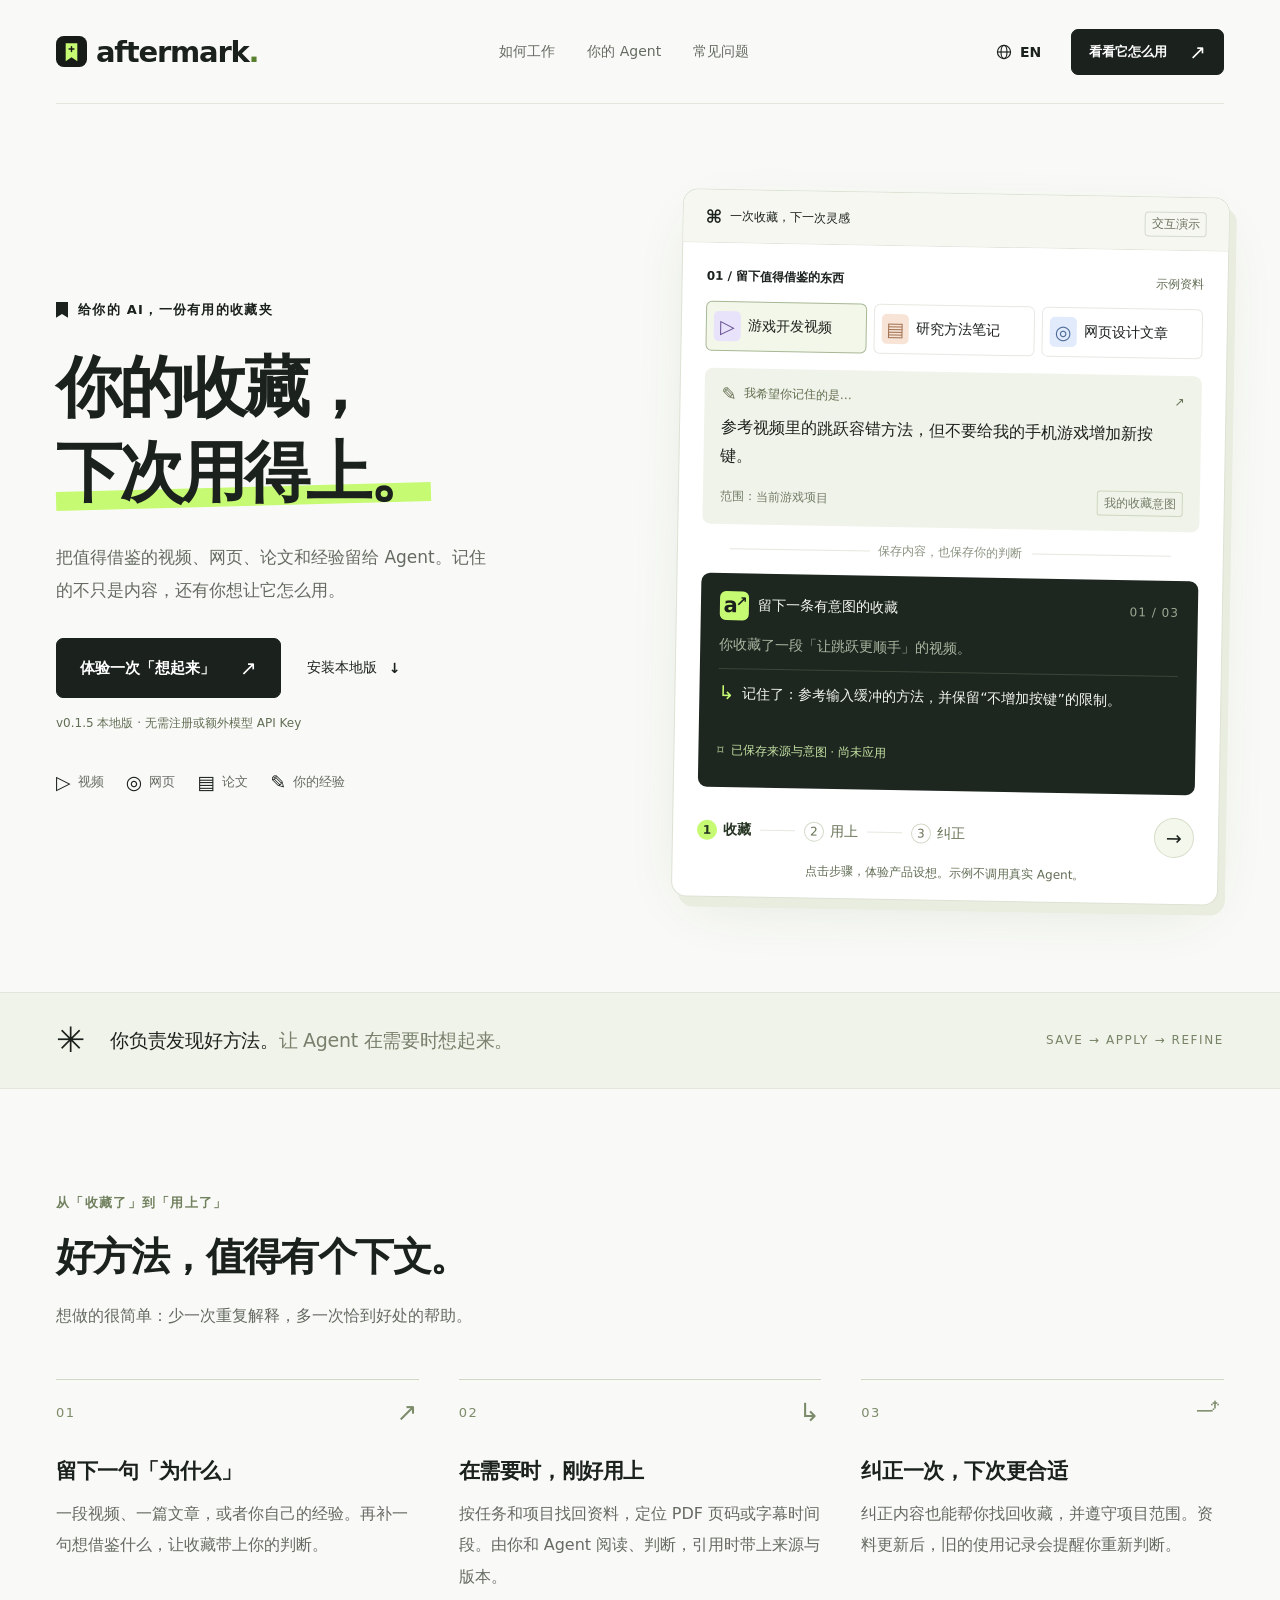
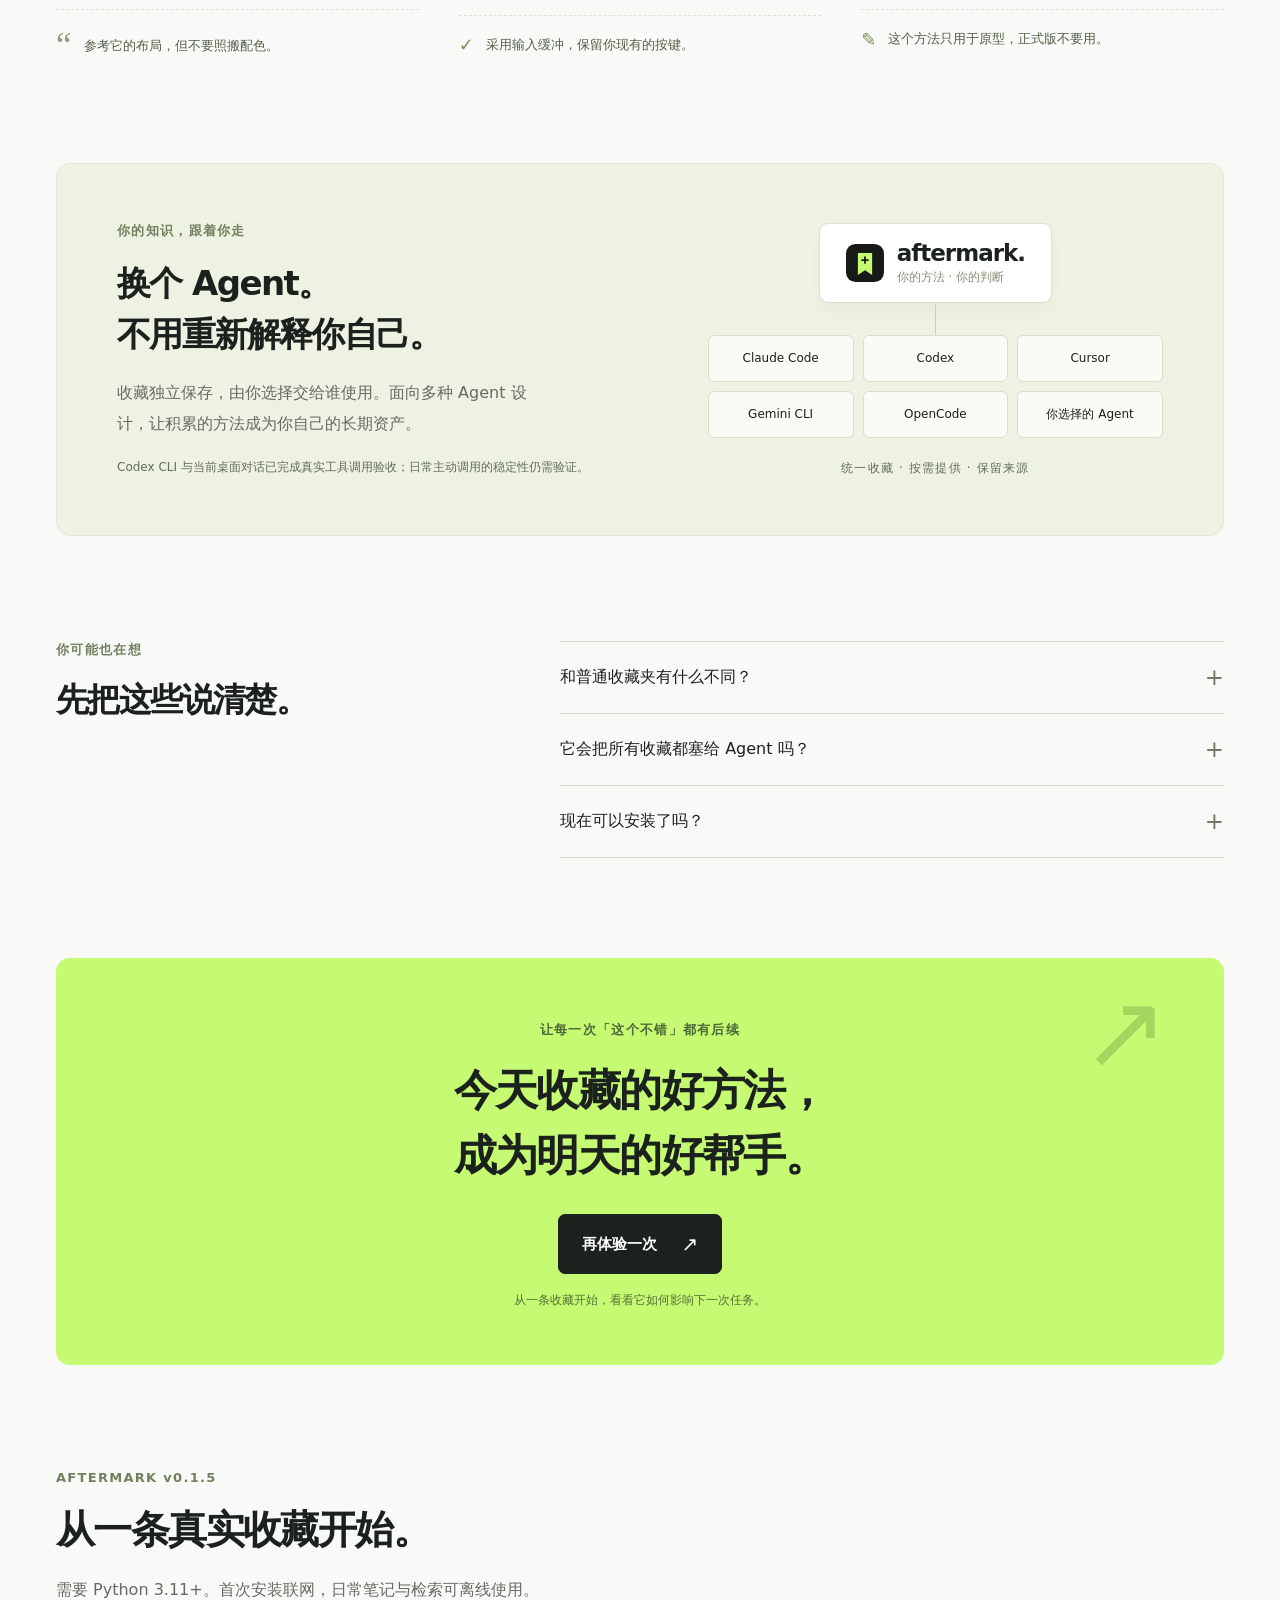
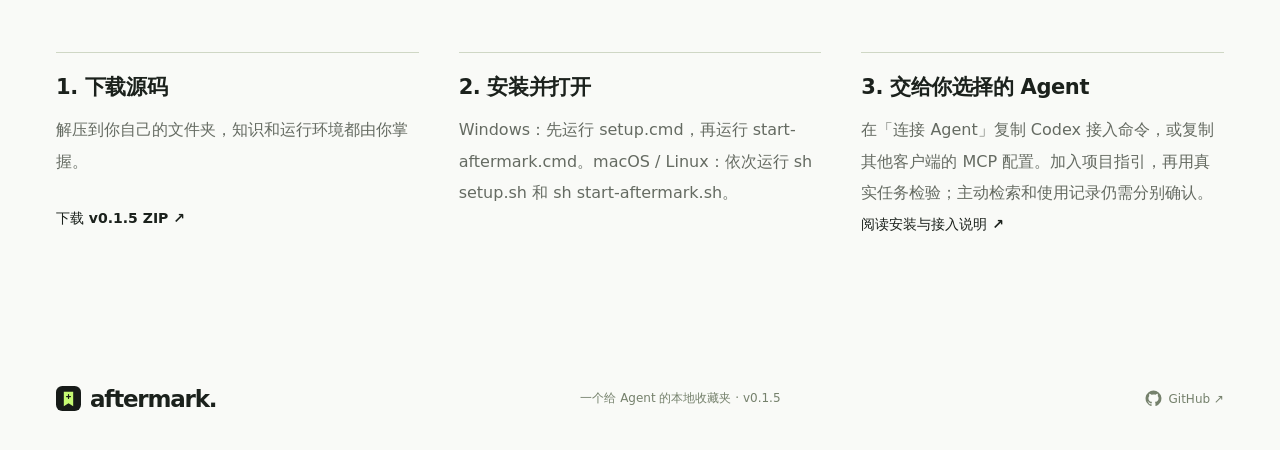
==== commit b2a11e5e: "Release v0.1.5 with desktop acceptance evidence and corrected reconnect guidance" ====
--- a/website/Aftermark-介绍页.html
+++ b/website/Aftermark-介绍页.html
@@ -47,7 +47,7 @@
         <h1 id="hero-title" data-i18n="heroTitle">你的收藏，<br><span class="highlight">下次用得上。</span></h1>
         <p class="hero-description" data-i18n="heroDescription">把值得借鉴的视频、网页、论文和经验留给 Agent。记住的不只是内容，还有你想让它怎么用。</p>
         <div class="hero-actions"><a href="#demo" id="hero-demo" class="button" data-i18n="heroCta">体验一次「想起来」 <span aria-hidden="true">↗</span></a><a class="text-link" href="#install" data-i18n="heroSecondary">了解这个想法 <span aria-hidden="true">↓</span></a></div>
-        <p class="hero-footnote" data-i18n="heroNote">v0.1.4 本地版 · 无需注册或额外模型 API Key</p>
+        <p class="hero-footnote" data-i18n="heroNote">v0.1.5 本地版 · 无需注册或额外模型 API Key</p>
         <div class="formats" aria-label="知识来源" data-label="formatsLabel"><span><span aria-hidden="true">▷</span> <span data-i18n="formatVideo">视频</span></span><span><span aria-hidden="true">◎</span> <span data-i18n="formatWeb">网页</span></span><span><span aria-hidden="true">▤</span> <span data-i18n="formatPaper">论文</span></span><span><span aria-hidden="true">✎</span> <span data-i18n="formatNote">你的经验</span></span></div>
       </div>
       <div class="demo-shell" id="demo">
@@ -76,44 +76,44 @@
         <article class="feature"><div class="feature-number">03<span aria-hidden="true">⤴</span></div><h3 data-i18n="feature3Title">纠正一次，下次更合适</h3><p data-i18n="feature3Description">纠正内容也能帮你找回收藏，并遵守项目范围。资料更新后，旧的使用记录会提醒你重新判断。</p><div class="feature-example"><span class="example-pencil" aria-hidden="true">✎</span><p data-i18n="feature3Example">这个方法只用于原型，正式版不要用。</p></div></article>
       </div>
     </section>
-    <section class="agents-section wrap" id="agents" aria-labelledby="agents-title"><div class="agents-copy"><p class="eyebrow" data-i18n="agentsEyebrow">你的知识，跟着你走</p><h2 id="agents-title" data-i18n="agentsTitle">换个 Agent。<br>不用重新解释你自己。</h2><p data-i18n="agentsDescription">收藏独立保存，由你选择交给谁使用。面向多种 Agent 设计，让积累的方法成为你自己的长期资产。</p><span class="planned-label" data-i18n="agentsStatus">真实 Codex CLI 已通过显式检索、阅读与使用记录验收；桌面端仍待验证。</span></div><div class="agent-map"><div class="knowledge-hub"><img src="[data-uri]" alt="" width="38" height="38"><div><strong>aftermark.</strong><span data-i18n="hubLabel">你的方法 · 你的判断</span></div></div><div class="map-line" aria-hidden="true"></div><div class="agent-names"><span>Claude Code</span><span>Codex</span><span>Cursor</span><span>Gemini CLI</span><span>OpenCode</span><span data-i18n="agentMore">你选择的 Agent</span></div><p class="map-note" data-i18n="mapNote">统一收藏 · 按需提供 · 保留来源</p></div></section>
-    <section class="faq wrap section-space" id="faq" aria-labelledby="faq-title"><div class="faq-heading"><p class="eyebrow" data-i18n="faqEyebrow">你可能也在想</p><h2 id="faq-title" data-i18n="faqTitle">先把这些说清楚。</h2></div><div class="faq-list"><details><summary><span data-i18n="faq1Title">和普通收藏夹有什么不同？</span><span class="plus" aria-hidden="true">+</span></summary><p data-i18n="faq1Answer">Aftermark 想保留的不只是资料，还有你收藏它的意图：想借鉴什么、在哪个项目适用，以及之前哪里用错过。目标是让这些判断真正进入 Agent 的工作过程。</p></details><details><summary><span data-i18n="faq2Title">它会把所有收藏都塞给 Agent 吗？</span><span class="plus" aria-hidden="true">+</span></summary><p data-i18n="faq2Answer">设计目标是按任务提供少量相关内容，并保留适用范围。普通参考资料不会自动变成必须执行的指令。你可以选择只对当前项目生效。</p></details><details><summary><span data-i18n="faq3Title">现在可以安装了吗？</span><span class="plus" aria-hidden="true">+</span></summary><p data-i18n="faq3Answer">可以，页面下方提供 v0.1.4 下载和安装步骤。本地版支持笔记、普通网页、文本 PDF、视频链接与字幕，以及任务检索、纠正和使用记录。本页仍为预设演示，不连接真实 Agent。源码和安装步骤见页面底部的 GitHub 链接。</p></details></div></section>
+    <section class="agents-section wrap" id="agents" aria-labelledby="agents-title"><div class="agents-copy"><p class="eyebrow" data-i18n="agentsEyebrow">你的知识，跟着你走</p><h2 id="agents-title" data-i18n="agentsTitle">换个 Agent。<br>不用重新解释你自己。</h2><p data-i18n="agentsDescription">收藏独立保存，由你选择交给谁使用。面向多种 Agent 设计，让积累的方法成为你自己的长期资产。</p><span class="planned-label" data-i18n="agentsStatus">Codex CLI 与当前桌面对话已完成真实工具调用验收；日常主动调用的稳定性仍需验证。</span></div><div class="agent-map"><div class="knowledge-hub"><img src="[data-uri]" alt="" width="38" height="38"><div><strong>aftermark.</strong><span data-i18n="hubLabel">你的方法 · 你的判断</span></div></div><div class="map-line" aria-hidden="true"></div><div class="agent-names"><span>Claude Code</span><span>Codex</span><span>Cursor</span><span>Gemini CLI</span><span>OpenCode</span><span data-i18n="agentMore">你选择的 Agent</span></div><p class="map-note" data-i18n="mapNote">统一收藏 · 按需提供 · 保留来源</p></div></section>
+    <section class="faq wrap section-space" id="faq" aria-labelledby="faq-title"><div class="faq-heading"><p class="eyebrow" data-i18n="faqEyebrow">你可能也在想</p><h2 id="faq-title" data-i18n="faqTitle">先把这些说清楚。</h2></div><div class="faq-list"><details><summary><span data-i18n="faq1Title">和普通收藏夹有什么不同？</span><span class="plus" aria-hidden="true">+</span></summary><p data-i18n="faq1Answer">Aftermark 想保留的不只是资料，还有你收藏它的意图：想借鉴什么、在哪个项目适用，以及之前哪里用错过。目标是让这些判断真正进入 Agent 的工作过程。</p></details><details><summary><span data-i18n="faq2Title">它会把所有收藏都塞给 Agent 吗？</span><span class="plus" aria-hidden="true">+</span></summary><p data-i18n="faq2Answer">设计目标是按任务提供少量相关内容，并保留适用范围。普通参考资料不会自动变成必须执行的指令。你可以选择只对当前项目生效。</p></details><details><summary><span data-i18n="faq3Title">现在可以安装了吗？</span><span class="plus" aria-hidden="true">+</span></summary><p data-i18n="faq3Answer">可以，页面下方提供 v0.1.5 下载和安装步骤。本地版支持笔记、普通网页、文本 PDF、视频链接与字幕，以及任务检索、纠正和使用记录。本页仍为预设演示，不连接真实 Agent。源码和安装步骤见页面底部的 GitHub 链接。</p></details></div></section>
     <section class="closing wrap"><span class="closing-symbol" aria-hidden="true">↗</span><p class="eyebrow" data-i18n="closingEyebrow">让每一次「这个不错」都有后续</p><h2 data-i18n="closingTitle">今天收藏的好方法，<br>成为明天的好帮手。</h2><a href="#demo" id="replay" class="button" data-i18n="closingCta">再体验一次 <span aria-hidden="true">↗</span></a><p class="closing-note" data-i18n="closingNote">从一条收藏开始，看看它如何影响下一次任务。</p></section>
   </main>
 
 <section class="wrap section-space" id="install">
-  <div class="section-intro"><p class="eyebrow">AFTERMARK v0.1.4</p><h2 data-i18n="installTitle">从一条真实收藏开始。</h2><p data-i18n="installIntro">需要 Python 3.11+。首次安装联网，日常笔记与检索可离线使用。</p></div>
-  <div class="feature-grid"><article class="feature"><h3 data-i18n="installDownload">1. 下载源码</h3><p data-i18n="installDownloadText">解压到你自己的文件夹，知识和运行环境都由你掌握。</p><a class="text-link" href="https://github.com/FleetSnowFIuff/Aftermark/archive/refs/tags/v0.1.4.zip" data-i18n="downloadCta">下载 v0.1.4 ZIP ↗</a></article><article class="feature"><h3 data-i18n="installRun">2. 安装并打开</h3><p data-i18n="installRunText">Windows：先运行 setup.cmd，再运行 start-aftermark.cmd。macOS / Linux：依次运行 sh setup.sh 和 sh start-aftermark.sh。</p></article><article class="feature"><h3 data-i18n="installUse">3. 交给你选择的 Agent</h3><p data-i18n="installUseText">在「连接 Agent」复制 Codex 接入命令，或复制其他客户端的 MCP 配置。加入项目指引，再用真实任务检验；主动检索和使用记录仍需分别确认。</p><a class="text-link" href="https://github.com/FleetSnowFIuff/Aftermark/blob/main/README.zh-CN.md" data-i18n="guideCta">阅读安装与接入说明 ↗</a></article></div>
+  <div class="section-intro"><p class="eyebrow">AFTERMARK v0.1.5</p><h2 data-i18n="installTitle">从一条真实收藏开始。</h2><p data-i18n="installIntro">需要 Python 3.11+。首次安装联网，日常笔记与检索可离线使用。</p></div>
+  <div class="feature-grid"><article class="feature"><h3 data-i18n="installDownload">1. 下载源码</h3><p data-i18n="installDownloadText">解压到你自己的文件夹，知识和运行环境都由你掌握。</p><a class="text-link" href="https://github.com/FleetSnowFIuff/Aftermark/archive/refs/tags/v0.1.5.zip" data-i18n="downloadCta">下载 v0.1.5 ZIP ↗</a></article><article class="feature"><h3 data-i18n="installRun">2. 安装并打开</h3><p data-i18n="installRunText">Windows：先运行 setup.cmd，再运行 start-aftermark.cmd。macOS / Linux：依次运行 sh setup.sh 和 sh start-aftermark.sh。</p></article><article class="feature"><h3 data-i18n="installUse">3. 交给你选择的 Agent</h3><p data-i18n="installUseText">在「连接 Agent」复制 Codex 接入命令，或复制其他客户端的 MCP 配置。加入项目指引，再用真实任务检验；主动检索和使用记录仍需分别确认。</p><a class="text-link" href="https://github.com/FleetSnowFIuff/Aftermark/blob/main/README.zh-CN.md" data-i18n="guideCta">阅读安装与接入说明 ↗</a></article></div>
 </section>
-  <footer class="footer wrap"><a href="#" class="brand"><img src="[data-uri]" alt="" width="25" height="25"><span>aftermark.</span></a><span data-i18n="footerNote">一个给 Agent 的本地收藏夹 · v0.1.4</span><a href="https://github.com/FleetSnowFIuff/Aftermark" target="_blank" rel="noopener noreferrer" class="github-status"><svg width="17" height="17" viewBox="0 0 24 24" fill="currentColor" aria-hidden="true"><path d="M12 .8a11.2 11.2 0 0 0-3.54 21.83c.56.1.77-.24.77-.54v-2.1c-3.13.68-3.79-1.33-3.79-1.33-.51-1.3-1.25-1.65-1.25-1.65-1.02-.7.08-.69.08-.69 1.13.08 1.72 1.16 1.72 1.16 1 .1 1.77 2.31 3.3 1.05.1-.73.39-1.23.71-1.51-2.5-.28-5.13-1.25-5.13-5.57 0-1.23.44-2.23 1.16-3.02-.12-.28-.5-1.43.11-2.98 0 0 .95-.3 3.08 1.15A10.8 10.8 0 0 1 12 6.22c.95 0 1.9.13 2.79.38 2.14-1.45 3.08-1.15 3.08-1.15.61 1.55.23 2.7.11 2.98.72.79 1.16 1.79 1.16 3.02 0 4.33-2.64 5.28-5.15 5.56.4.35.76 1.03.76 2.07v3.01c0 .3.2.65.77.54A11.2 11.2 0 0 0 12 .8Z"/></svg><span data-i18n="githubStatus">GitHub ↗</span></a></footer>
+  <footer class="footer wrap"><a href="#" class="brand"><img src="[data-uri]" alt="" width="25" height="25"><span>aftermark.</span></a><span data-i18n="footerNote">一个给 Agent 的本地收藏夹 · v0.1.5</span><a href="https://github.com/FleetSnowFIuff/Aftermark" target="_blank" rel="noopener noreferrer" class="github-status"><svg width="17" height="17" viewBox="0 0 24 24" fill="currentColor" aria-hidden="true"><path d="M12 .8a11.2 11.2 0 0 0-3.54 21.83c.56.1.77-.24.77-.54v-2.1c-3.13.68-3.79-1.33-3.79-1.33-.51-1.3-1.25-1.65-1.25-1.65-1.02-.7.08-.69.08-.69 1.13.08 1.72 1.16 1.72 1.16 1 .1 1.77 2.31 3.3 1.05.1-.73.39-1.23.71-1.51-2.5-.28-5.13-1.25-5.13-5.57 0-1.23.44-2.23 1.16-3.02-.12-.28-.5-1.43.11-2.98 0 0 .95-.3 3.08 1.15A10.8 10.8 0 0 1 12 6.22c.95 0 1.9.13 2.79.38 2.14-1.45 3.08-1.15 3.08-1.15.61 1.55.23 2.7.11 2.98.72.79 1.16 1.79 1.16 3.02 0 4.33-2.64 5.28-5.15 5.56.4.35.76 1.03.76 2.07v3.01c0 .3.2.65.77.54A11.2 11.2 0 0 0 12 .8Z"/></svg><span data-i18n="githubStatus">GitHub ↗</span></a></footer>
   <noscript><p class="no-script">请启用 JavaScript 使用语言切换和交互演示。Enable JavaScript for the language switch and interactive demo.</p></noscript>
 <script>
 const copy = {
   zh: {
-    installTitle:'从一条真实收藏开始。',installIntro:'需要 Python 3.11+。首次安装联网，日常笔记与检索可离线使用。',installDownload:'1. 下载源码',installDownloadText:'解压到你自己的文件夹，知识和运行环境都由你掌握。',downloadCta:'下载 v0.1.4 ZIP ↗',installRun:'2. 安装并打开',installRunText:'Windows：先运行 setup.cmd，再运行 start-aftermark.cmd。macOS / Linux：依次运行 sh setup.sh 和 sh start-aftermark.sh。',installUse:'3. 交给你选择的 Agent',installUseText:'在「连接 Agent」复制 Codex 接入命令，或复制其他客户端的 MCP 配置。加入项目指引，再用真实任务检验；主动检索和使用记录仍需分别确认。',guideCta:'阅读安装与接入说明 ↗',
+    installTitle:'从一条真实收藏开始。',installIntro:'需要 Python 3.11+。首次安装联网，日常笔记与检索可离线使用。',installDownload:'1. 下载源码',installDownloadText:'解压到你自己的文件夹，知识和运行环境都由你掌握。',downloadCta:'下载 v0.1.5 ZIP ↗',installRun:'2. 安装并打开',installRunText:'Windows：先运行 setup.cmd，再运行 start-aftermark.cmd。macOS / Linux：依次运行 sh setup.sh 和 sh start-aftermark.sh。',installUse:'3. 交给你选择的 Agent',installUseText:'在「连接 Agent」复制 Codex 接入命令，或复制其他客户端的 MCP 配置。加入项目指引，再用真实任务检验；主动检索和使用记录仍需分别确认。',guideCta:'阅读安装与接入说明 ↗',
 
     title:'Aftermark — 收藏好方法，让 AI 下次用上',description:'Aftermark — 收藏好方法，让你的 AI 下次用上。一个保存来源、意图与纠正的本地 Agent 收藏夹。',
     skip:'跳转到正文',navLabel:'主导航',navHow:'如何工作',navAgents:'你的 Agent',navFaq:'常见问题',navTry:'看看它怎么用 <span aria-hidden="true">↗</span>',
-    eyebrow:'给你的 AI，一份有用的收藏夹',heroTitle:'你的收藏，<br><span class="highlight">下次用得上。</span>',heroDescription:'把值得借鉴的视频、网页、论文和经验留给 Agent。记住的不只是内容，还有你想让它怎么用。',heroCta:'体验一次「想起来」 <span aria-hidden="true">↗</span>',heroSecondary:'安装本地版 <span aria-hidden="true">↓</span>',heroNote:'v0.1.4 本地版 · 无需注册或额外模型 API Key',formatsLabel:'知识来源',formatVideo:'视频',formatWeb:'网页',formatPaper:'论文',formatNote:'你的经验',
+    eyebrow:'给你的 AI，一份有用的收藏夹',heroTitle:'你的收藏，<br><span class="highlight">下次用得上。</span>',heroDescription:'把值得借鉴的视频、网页、论文和经验留给 Agent。记住的不只是内容，还有你想让它怎么用。',heroCta:'体验一次「想起来」 <span aria-hidden="true">↗</span>',heroSecondary:'安装本地版 <span aria-hidden="true">↓</span>',heroNote:'v0.1.5 本地版 · 无需注册或额外模型 API Key',formatsLabel:'知识来源',formatVideo:'视频',formatWeb:'网页',formatPaper:'论文',formatNote:'你的经验',
     demoTitle:'一次收藏，下一次灵感',demoBadge:'交互演示',sourceHeading:'01 / 留下值得借鉴的东西',sampleLabel:'示例资料',sourceLabel:'选择示例',sourceGame:'游戏开发视频',sourceResearch:'研究方法笔记',sourceWeb:'网页设计文章',intentLabel:'我希望你记住的是…',intentTag:'我的收藏意图',stepsLabel:'演示步骤',stepSave:'收藏',stepUse:'用上',stepRefine:'纠正',nextLabel:'下一步',demoDisclaimer:'点击步骤，体验产品设想。示例不调用真实 Agent。',
     stripText:'你负责发现好方法。<span>让 Agent 在需要时想起来。</span>',howEyebrow:'从「收藏了」到「用上了」',howTitle:'好方法，值得有个下文。',howDescription:'想做的很简单：少一次重复解释，多一次恰到好处的帮助。',
     feature1Title:'留下一句「为什么」',feature1Description:'一段视频、一篇文章，或者你自己的经验。再补一句想借鉴什么，让收藏带上你的判断。',feature1Example:'参考它的布局，但不要照搬配色。',feature2Title:'在需要时，刚好用上',feature2Description:'按任务和项目找回资料，定位 PDF 页码或字幕时间段。由你和 Agent 阅读、判断，引用时带上来源与版本。',feature2Example:'采用输入缓冲，保留你现有的按键。',feature3Title:'纠正一次，下次更合适',feature3Description:'纠正内容也能帮你找回收藏，并遵守项目范围。资料更新后，旧的使用记录会提醒你重新判断。',feature3Example:'这个方法只用于原型，正式版不要用。',
-    agentsEyebrow:'你的知识，跟着你走',agentsTitle:'换个 Agent。<br>不用重新解释你自己。',agentsDescription:'收藏独立保存，由你选择交给谁使用。面向多种 Agent 设计，让积累的方法成为你自己的长期资产。',agentsStatus:'真实 Codex CLI 已通过显式检索、阅读与使用记录验收；桌面端仍待验证。',hubLabel:'你的方法 · 你的判断',agentMore:'你选择的 Agent',mapNote:'统一收藏 · 按需提供 · 保留来源',
-    faqEyebrow:'你可能也在想',faqTitle:'先把这些说清楚。',faq1Title:'和普通收藏夹有什么不同？',faq1Answer:'Aftermark 想保留的不只是资料，还有你收藏它的意图：想借鉴什么、在哪个项目适用，以及之前哪里用错过。目标是让这些判断真正进入 Agent 的工作过程。',faq2Title:'它会把所有收藏都塞给 Agent 吗？',faq2Answer:'设计目标是按任务提供少量相关内容，并保留适用范围。普通参考资料不会自动变成必须执行的指令。你可以选择只对当前项目生效。',faq3Title:'现在可以安装了吗？',faq3Answer:'可以，页面下方提供 v0.1.4 下载和安装步骤。本地版支持笔记、普通网页、文本 PDF、视频链接与字幕，以及任务检索、纠正和使用记录。本页仍为预设演示，不连接真实 Agent。源码和安装步骤见页面底部的 GitHub 链接。',
-    closingEyebrow:'让每一次「这个不错」都有后续',closingTitle:'今天收藏的好方法，<br>成为明天的好帮手。',closingCta:'再体验一次 <span aria-hidden="true">↗</span>',closingNote:'从一条收藏开始，看看它如何影响下一次任务。',footerNote:'一个给 Agent 的本地收藏夹 · v0.1.4',githubStatus:'GitHub ↗'
+    agentsEyebrow:'你的知识，跟着你走',agentsTitle:'换个 Agent。<br>不用重新解释你自己。',agentsDescription:'收藏独立保存，由你选择交给谁使用。面向多种 Agent 设计，让积累的方法成为你自己的长期资产。',agentsStatus:'Codex CLI 与当前桌面对话已完成真实工具调用验收；日常主动调用的稳定性仍需验证。',hubLabel:'你的方法 · 你的判断',agentMore:'你选择的 Agent',mapNote:'统一收藏 · 按需提供 · 保留来源',
+    faqEyebrow:'你可能也在想',faqTitle:'先把这些说清楚。',faq1Title:'和普通收藏夹有什么不同？',faq1Answer:'Aftermark 想保留的不只是资料，还有你收藏它的意图：想借鉴什么、在哪个项目适用，以及之前哪里用错过。目标是让这些判断真正进入 Agent 的工作过程。',faq2Title:'它会把所有收藏都塞给 Agent 吗？',faq2Answer:'设计目标是按任务提供少量相关内容，并保留适用范围。普通参考资料不会自动变成必须执行的指令。你可以选择只对当前项目生效。',faq3Title:'现在可以安装了吗？',faq3Answer:'可以，页面下方提供 v0.1.5 下载和安装步骤。本地版支持笔记、普通网页、文本 PDF、视频链接与字幕，以及任务检索、纠正和使用记录。本页仍为预设演示，不连接真实 Agent。源码和安装步骤见页面底部的 GitHub 链接。',
+    closingEyebrow:'让每一次「这个不错」都有后续',closingTitle:'今天收藏的好方法，<br>成为明天的好帮手。',closingCta:'再体验一次 <span aria-hidden="true">↗</span>',closingNote:'从一条收藏开始，看看它如何影响下一次任务。',footerNote:'一个给 Agent 的本地收藏夹 · v0.1.5',githubStatus:'GitHub ↗'
   },
   en: {
-    installTitle:'Start with one real bookmark.',installIntro:'Requires Python 3.11+. Installation needs internet; everyday notes and search work offline.',installDownload:'1. Download the source',installDownloadText:'Extract it into your own folder. Your collection and runtime stay on your computer.',downloadCta:'Download v0.1.4 ZIP ↗',installRun:'2. Install and open',installRunText:'Windows: run setup.cmd, then start-aftermark.cmd. macOS / Linux: run sh setup.sh, then sh start-aftermark.sh.',installUse:'3. Connect your chosen agent',installUseText:'Copy the Codex setup command or generic MCP configuration from Connect an agent. Add project guidance and try a real task; verify retrieval and usage recording separately.',guideCta:'Read the setup guide ↗',
+    installTitle:'Start with one real bookmark.',installIntro:'Requires Python 3.11+. Installation needs internet; everyday notes and search work offline.',installDownload:'1. Download the source',installDownloadText:'Extract it into your own folder. Your collection and runtime stay on your computer.',downloadCta:'Download v0.1.5 ZIP ↗',installRun:'2. Install and open',installRunText:'Windows: run setup.cmd, then start-aftermark.cmd. macOS / Linux: run sh setup.sh, then sh start-aftermark.sh.',installUse:'3. Connect your chosen agent',installUseText:'Copy the Codex setup command or generic MCP configuration from Connect an agent. Add project guidance and try a real task; verify retrieval and usage recording separately.',guideCta:'Read the setup guide ↗',
 
     title:'Aftermark — Save what works. Teach your agent to use it.',description:'Save a video, an article, a paper, or your own experience. Aftermark is a local collection of sources, intent, and corrections for your agent’s next task.',
     skip:'Skip to content',navLabel:'Main navigation',navHow:'How it works',navAgents:'Your agents',navFaq:'FAQ',navTry:'Explore the idea <span aria-hidden="true">↗</span>',
-    eyebrow:'A BOOKMARK COLLECTION FOR YOUR AI',heroTitle:'Good finds.<br><span class="highlight">Better next time.</span>',heroDescription:'Save a video, an article, a paper, or your own experience. Help your agent remember what matters—and how you want to use it.',heroCta:'See it in action <span aria-hidden="true">↗</span>',heroSecondary:'Install locally <span aria-hidden="true">↓</span>',heroNote:'v0.1.4 local app · No account or extra model API key',formatsLabel:'Knowledge sources',formatVideo:'Videos',formatWeb:'Articles',formatPaper:'Papers',formatNote:'Your notes',
+    eyebrow:'A BOOKMARK COLLECTION FOR YOUR AI',heroTitle:'Good finds.<br><span class="highlight">Better next time.</span>',heroDescription:'Save a video, an article, a paper, or your own experience. Help your agent remember what matters—and how you want to use it.',heroCta:'See it in action <span aria-hidden="true">↗</span>',heroSecondary:'Install locally <span aria-hidden="true">↓</span>',heroNote:'v0.1.5 local app · No account or extra model API key',formatsLabel:'Knowledge sources',formatVideo:'Videos',formatWeb:'Articles',formatPaper:'Papers',formatNote:'Your notes',
     demoTitle:'One good find. A better next step.',demoBadge:'LIVE DEMO',sourceHeading:'01 / SAVE SOMETHING WORTH USING',sampleLabel:'Sample sources',sourceLabel:'Choose a sample',sourceGame:'Game dev video',sourceResearch:'Research notes',sourceWeb:'Design article',intentLabel:'What I want you to remember…',intentTag:'My intent',stepsLabel:'Demo steps',stepSave:'Save',stepUse:'Apply',stepRefine:'Refine',nextLabel:'Next step',demoDisclaimer:'An interactive concept with sample content. No real agent calls.',
     stripText:'You find what works. <span>Your agent remembers when it matters.</span>',howEyebrow:'FROM SAVED FOR LATER TO USED FOR REAL',howTitle:'Give good ideas a next chapter.',howDescription:'Less explaining yourself again. More help that fits the task.',
     feature1Title:'Save the “why,” too.',feature1Description:'A video, an article, or a lesson of your own. Add what you want to borrow, so your judgment stays with the source.',feature1Example:'Borrow the layout, but keep our own colors.',feature2Title:'Bring it in when it fits.',feature2Description:'Find candidates by task and project. Read a PDF page or saved subtitle segment, then cite the source with its bookmark revision.',feature2Example:'Add input buffering. Keep the existing controls.',feature3Title:'Correct it. Keep the lesson.',feature3Description:'Corrections can bring a bookmark back into search, within its project scope. When the source changes, older usage records remind you to reassess.',feature3Example:'Use this for prototypes only, not production.',
-    agentsEyebrow:'YOUR KNOWLEDGE GOES WITH YOU',agentsTitle:'A different agent.<br>The same understanding.',agentsDescription:'Keep your collection independent. Choose which agent uses it. Designed around multiple agents, with your methods and judgment staying yours.',agentsStatus:'Real Codex CLI calls passed explicit recall, reading and usage recording. Desktop acceptance is pending.',hubLabel:'Your methods. Your judgment.',agentMore:'Your next agent',mapNote:'ONE COLLECTION · RELEVANT CONTEXT · SOURCES INTACT',
-    faqEyebrow:'A FEW THINGS WORTH KNOWING',faqTitle:'Let’s clear things up.',faq1Title:'How is this different from a bookmark manager?',faq1Answer:'Aftermark aims to keep your intent alongside the source: what to borrow, which project it applies to, and what went wrong last time. The goal is to bring those judgments into the agent’s actual work.',faq2Title:'Will it send my entire collection to the agent?',faq2Answer:'The design is to provide a small amount of relevant context for each task, including its scope. Reference material does not automatically become an instruction. You can limit a preference to one project.',faq3Title:'Can I install it today?',faq3Answer:'Yes. Download v0.1.4 and follow the setup section below. The local app supports notes, ordinary webpages, text PDFs, video links and transcripts, task retrieval, corrections, and usage records. This page remains a preset demo without real agent calls. Find source code and installation steps via the GitHub link below.',
-    closingEyebrow:'MAKE “THAT’S A GOOD IDEA” GO SOMEWHERE',closingTitle:'Today’s good find.<br>Tomorrow’s helping hand.',closingCta:'Try the story again <span aria-hidden="true">↗</span>',closingNote:'Start with one bookmark. See how it changes the next task.',footerNote:'A local bookmark collection for agents · v0.1.4',githubStatus:'GitHub ↗'
+    agentsEyebrow:'YOUR KNOWLEDGE GOES WITH YOU',agentsTitle:'A different agent.<br>The same understanding.',agentsDescription:'Keep your collection independent. Choose which agent uses it. Designed around multiple agents, with your methods and judgment staying yours.',agentsStatus:'Real tool calls passed in Codex CLI and the current desktop conversation. Reliable proactive use still needs testing.',hubLabel:'Your methods. Your judgment.',agentMore:'Your next agent',mapNote:'ONE COLLECTION · RELEVANT CONTEXT · SOURCES INTACT',
+    faqEyebrow:'A FEW THINGS WORTH KNOWING',faqTitle:'Let’s clear things up.',faq1Title:'How is this different from a bookmark manager?',faq1Answer:'Aftermark aims to keep your intent alongside the source: what to borrow, which project it applies to, and what went wrong last time. The goal is to bring those judgments into the agent’s actual work.',faq2Title:'Will it send my entire collection to the agent?',faq2Answer:'The design is to provide a small amount of relevant context for each task, including its scope. Reference material does not automatically become an instruction. You can limit a preference to one project.',faq3Title:'Can I install it today?',faq3Answer:'Yes. Download v0.1.5 and follow the setup section below. The local app supports notes, ordinary webpages, text PDFs, video links and transcripts, task retrieval, corrections, and usage records. This page remains a preset demo without real agent calls. Find source code and installation steps via the GitHub link below.',
+    closingEyebrow:'MAKE “THAT’S A GOOD IDEA” GO SOMEWHERE',closingTitle:'Today’s good find.<br>Tomorrow’s helping hand.',closingCta:'Try the story again <span aria-hidden="true">↗</span>',closingNote:'Start with one bookmark. See how it changes the next task.',footerNote:'A local bookmark collection for agents · v0.1.5',githubStatus:'GitHub ↗'
   }
 };
 
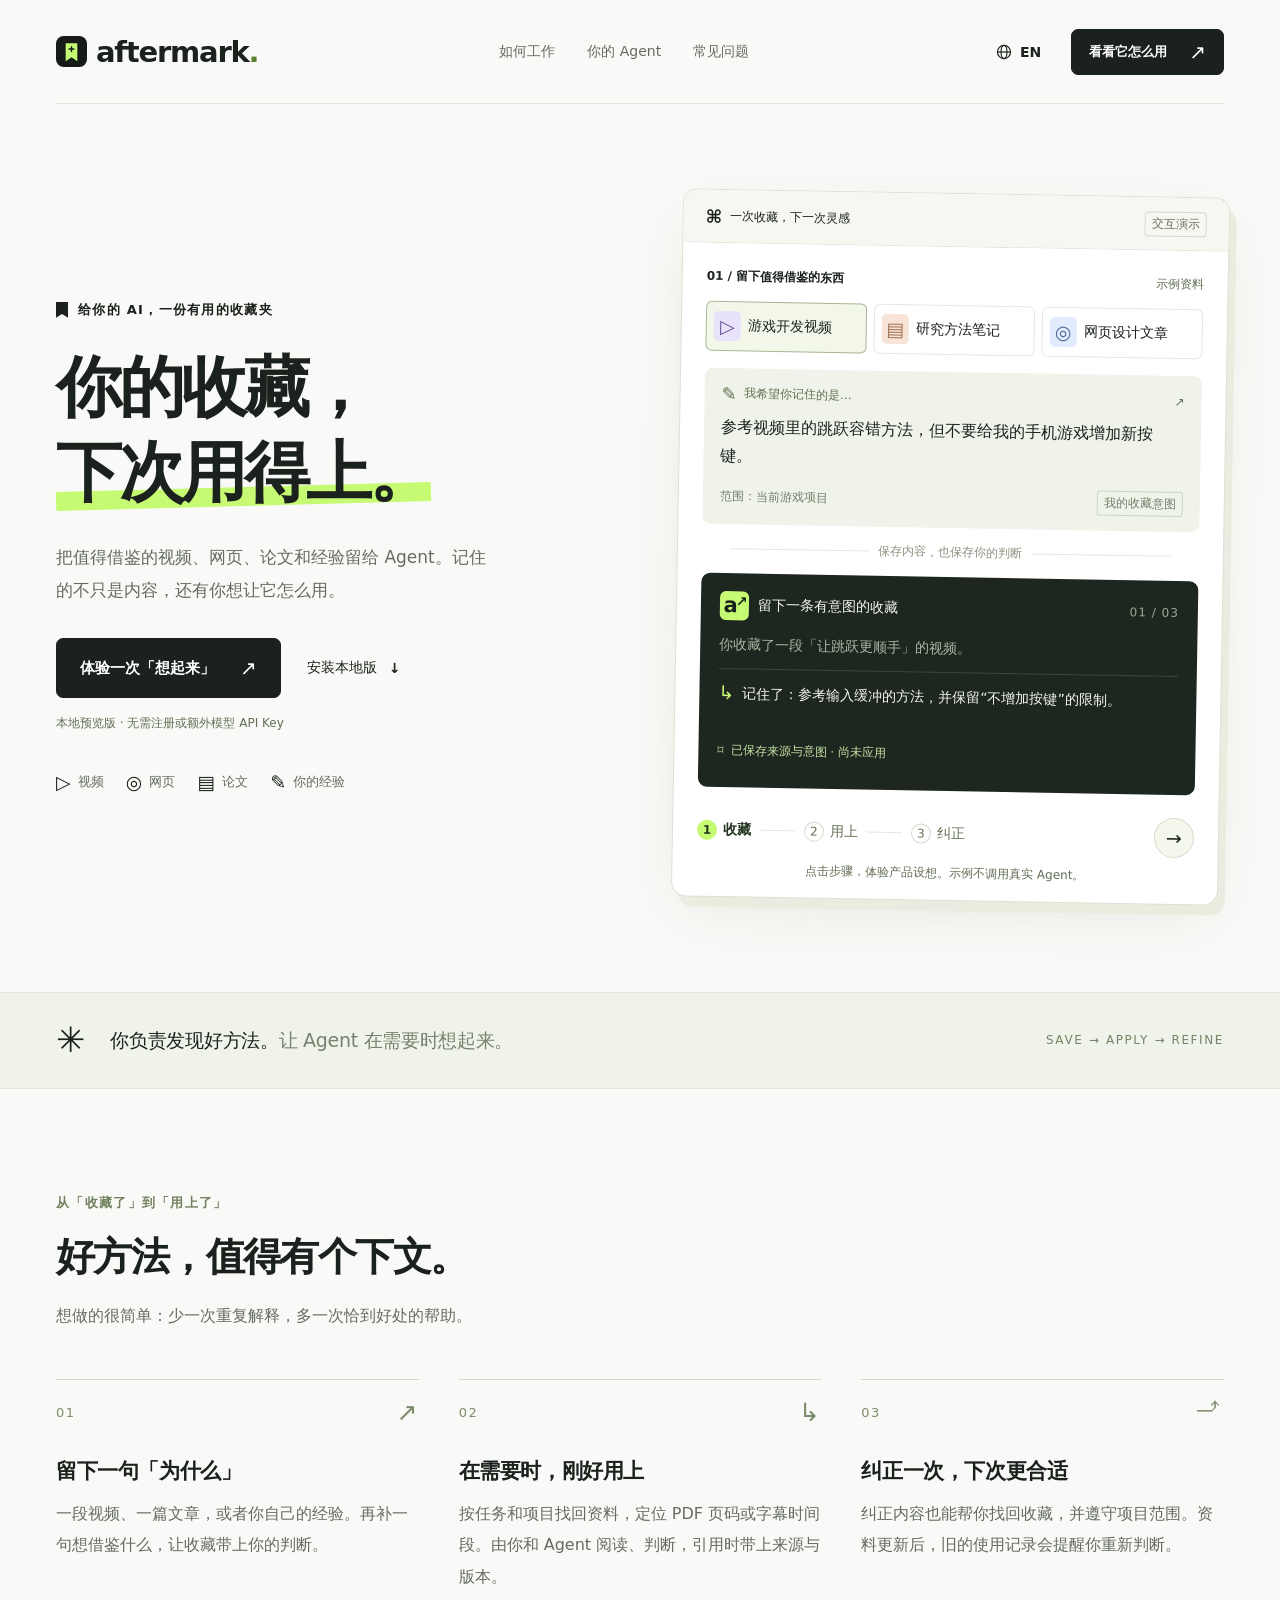
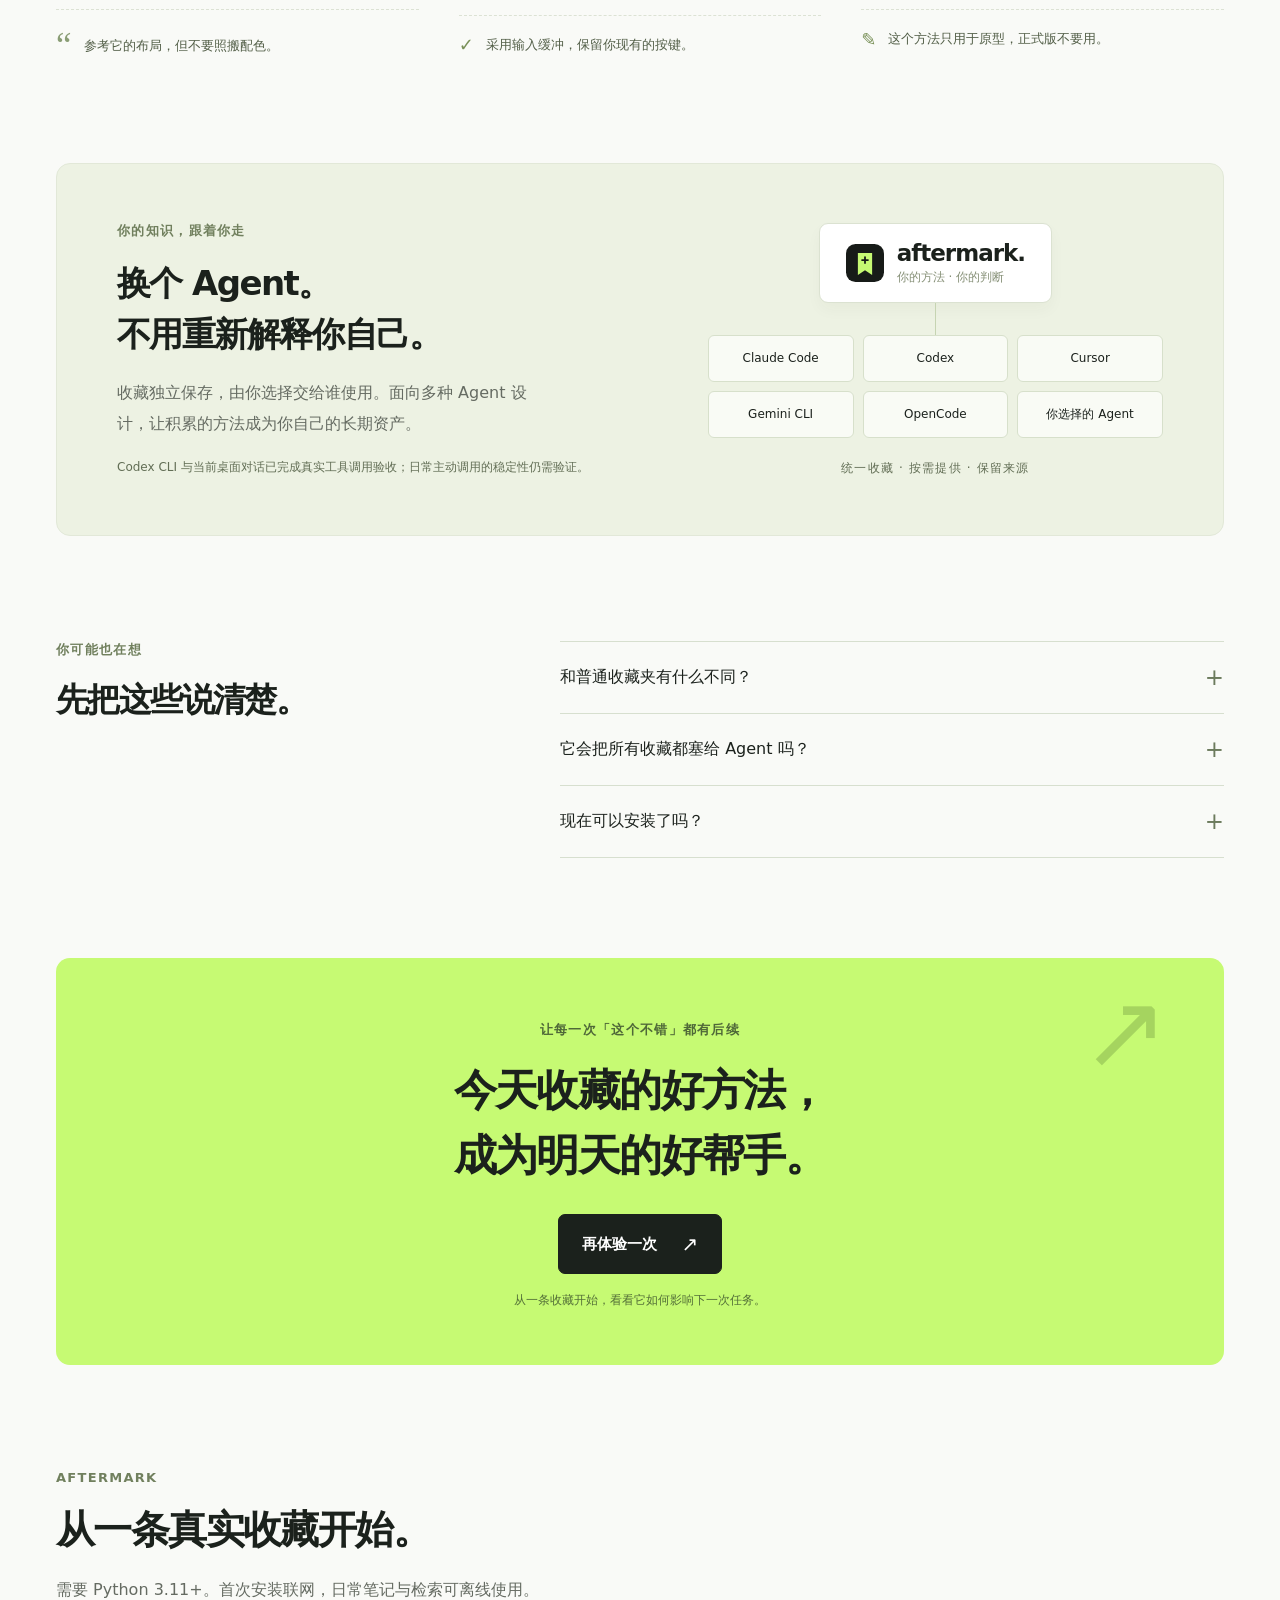
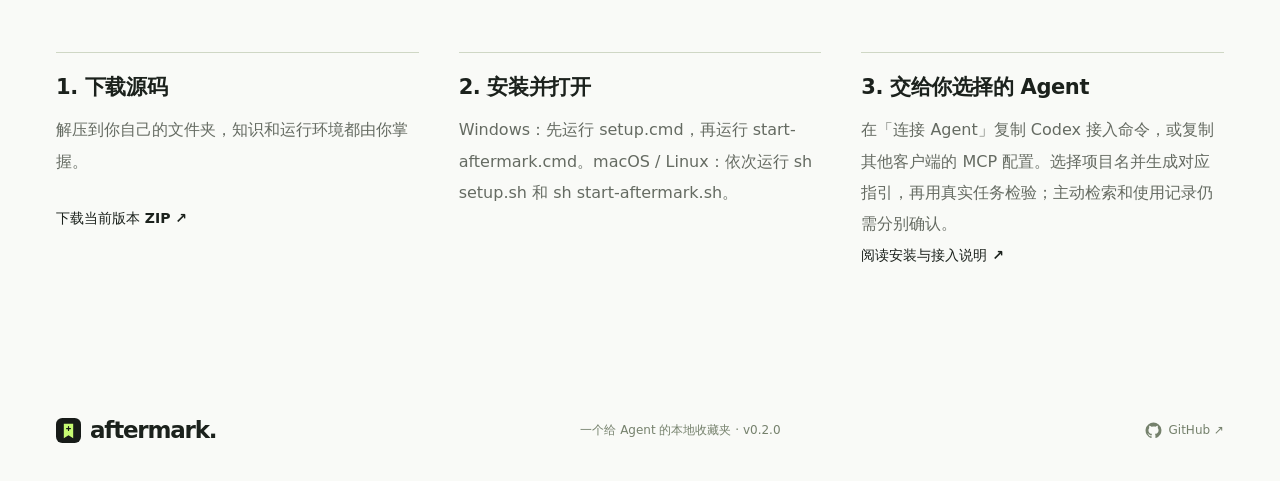
==== commit 021acc58: "Release v0.2.0 with project-specific onboarding and consolidated documentation" ====
--- a/website/Aftermark-介绍页.html
+++ b/website/Aftermark-介绍页.html
@@ -47,7 +47,7 @@
         <h1 id="hero-title" data-i18n="heroTitle">你的收藏，<br><span class="highlight">下次用得上。</span></h1>
         <p class="hero-description" data-i18n="heroDescription">把值得借鉴的视频、网页、论文和经验留给 Agent。记住的不只是内容，还有你想让它怎么用。</p>
         <div class="hero-actions"><a href="#demo" id="hero-demo" class="button" data-i18n="heroCta">体验一次「想起来」 <span aria-hidden="true">↗</span></a><a class="text-link" href="#install" data-i18n="heroSecondary">了解这个想法 <span aria-hidden="true">↓</span></a></div>
-        <p class="hero-footnote" data-i18n="heroNote">v0.1.5 本地版 · 无需注册或额外模型 API Key</p>
+        <p class="hero-footnote" data-i18n="heroNote">本地预览版 · 无需注册或额外模型 API Key</p>
         <div class="formats" aria-label="知识来源" data-label="formatsLabel"><span><span aria-hidden="true">▷</span> <span data-i18n="formatVideo">视频</span></span><span><span aria-hidden="true">◎</span> <span data-i18n="formatWeb">网页</span></span><span><span aria-hidden="true">▤</span> <span data-i18n="formatPaper">论文</span></span><span><span aria-hidden="true">✎</span> <span data-i18n="formatNote">你的经验</span></span></div>
       </div>
       <div class="demo-shell" id="demo">
@@ -77,43 +77,43 @@
       </div>
     </section>
     <section class="agents-section wrap" id="agents" aria-labelledby="agents-title"><div class="agents-copy"><p class="eyebrow" data-i18n="agentsEyebrow">你的知识，跟着你走</p><h2 id="agents-title" data-i18n="agentsTitle">换个 Agent。<br>不用重新解释你自己。</h2><p data-i18n="agentsDescription">收藏独立保存，由你选择交给谁使用。面向多种 Agent 设计，让积累的方法成为你自己的长期资产。</p><span class="planned-label" data-i18n="agentsStatus">Codex CLI 与当前桌面对话已完成真实工具调用验收；日常主动调用的稳定性仍需验证。</span></div><div class="agent-map"><div class="knowledge-hub"><img src="[data-uri]" alt="" width="38" height="38"><div><strong>aftermark.</strong><span data-i18n="hubLabel">你的方法 · 你的判断</span></div></div><div class="map-line" aria-hidden="true"></div><div class="agent-names"><span>Claude Code</span><span>Codex</span><span>Cursor</span><span>Gemini CLI</span><span>OpenCode</span><span data-i18n="agentMore">你选择的 Agent</span></div><p class="map-note" data-i18n="mapNote">统一收藏 · 按需提供 · 保留来源</p></div></section>
-    <section class="faq wrap section-space" id="faq" aria-labelledby="faq-title"><div class="faq-heading"><p class="eyebrow" data-i18n="faqEyebrow">你可能也在想</p><h2 id="faq-title" data-i18n="faqTitle">先把这些说清楚。</h2></div><div class="faq-list"><details><summary><span data-i18n="faq1Title">和普通收藏夹有什么不同？</span><span class="plus" aria-hidden="true">+</span></summary><p data-i18n="faq1Answer">Aftermark 想保留的不只是资料，还有你收藏它的意图：想借鉴什么、在哪个项目适用，以及之前哪里用错过。目标是让这些判断真正进入 Agent 的工作过程。</p></details><details><summary><span data-i18n="faq2Title">它会把所有收藏都塞给 Agent 吗？</span><span class="plus" aria-hidden="true">+</span></summary><p data-i18n="faq2Answer">设计目标是按任务提供少量相关内容，并保留适用范围。普通参考资料不会自动变成必须执行的指令。你可以选择只对当前项目生效。</p></details><details><summary><span data-i18n="faq3Title">现在可以安装了吗？</span><span class="plus" aria-hidden="true">+</span></summary><p data-i18n="faq3Answer">可以，页面下方提供 v0.1.5 下载和安装步骤。本地版支持笔记、普通网页、文本 PDF、视频链接与字幕，以及任务检索、纠正和使用记录。本页仍为预设演示，不连接真实 Agent。源码和安装步骤见页面底部的 GitHub 链接。</p></details></div></section>
+    <section class="faq wrap section-space" id="faq" aria-labelledby="faq-title"><div class="faq-heading"><p class="eyebrow" data-i18n="faqEyebrow">你可能也在想</p><h2 id="faq-title" data-i18n="faqTitle">先把这些说清楚。</h2></div><div class="faq-list"><details><summary><span data-i18n="faq1Title">和普通收藏夹有什么不同？</span><span class="plus" aria-hidden="true">+</span></summary><p data-i18n="faq1Answer">Aftermark 想保留的不只是资料，还有你收藏它的意图：想借鉴什么、在哪个项目适用，以及之前哪里用错过。目标是让这些判断真正进入 Agent 的工作过程。</p></details><details><summary><span data-i18n="faq2Title">它会把所有收藏都塞给 Agent 吗？</span><span class="plus" aria-hidden="true">+</span></summary><p data-i18n="faq2Answer">设计目标是按任务提供少量相关内容，并保留适用范围。普通参考资料不会自动变成必须执行的指令。你可以选择只对当前项目生效。</p></details><details><summary><span data-i18n="faq3Title">现在可以安装了吗？</span><span class="plus" aria-hidden="true">+</span></summary><p data-i18n="faq3Answer">可以，页面下方提供当前版本下载和安装步骤。本地版支持笔记、普通网页、文本 PDF、视频链接与字幕，以及任务检索、纠正和使用记录。本页仍为预设演示，不连接真实 Agent。源码和安装步骤见页面底部的 GitHub 链接。</p></details></div></section>
     <section class="closing wrap"><span class="closing-symbol" aria-hidden="true">↗</span><p class="eyebrow" data-i18n="closingEyebrow">让每一次「这个不错」都有后续</p><h2 data-i18n="closingTitle">今天收藏的好方法，<br>成为明天的好帮手。</h2><a href="#demo" id="replay" class="button" data-i18n="closingCta">再体验一次 <span aria-hidden="true">↗</span></a><p class="closing-note" data-i18n="closingNote">从一条收藏开始，看看它如何影响下一次任务。</p></section>
   </main>
 
 <section class="wrap section-space" id="install">
-  <div class="section-intro"><p class="eyebrow">AFTERMARK v0.1.5</p><h2 data-i18n="installTitle">从一条真实收藏开始。</h2><p data-i18n="installIntro">需要 Python 3.11+。首次安装联网，日常笔记与检索可离线使用。</p></div>
-  <div class="feature-grid"><article class="feature"><h3 data-i18n="installDownload">1. 下载源码</h3><p data-i18n="installDownloadText">解压到你自己的文件夹，知识和运行环境都由你掌握。</p><a class="text-link" href="https://github.com/FleetSnowFIuff/Aftermark/archive/refs/tags/v0.1.5.zip" data-i18n="downloadCta">下载 v0.1.5 ZIP ↗</a></article><article class="feature"><h3 data-i18n="installRun">2. 安装并打开</h3><p data-i18n="installRunText">Windows：先运行 setup.cmd，再运行 start-aftermark.cmd。macOS / Linux：依次运行 sh setup.sh 和 sh start-aftermark.sh。</p></article><article class="feature"><h3 data-i18n="installUse">3. 交给你选择的 Agent</h3><p data-i18n="installUseText">在「连接 Agent」复制 Codex 接入命令，或复制其他客户端的 MCP 配置。加入项目指引，再用真实任务检验；主动检索和使用记录仍需分别确认。</p><a class="text-link" href="https://github.com/FleetSnowFIuff/Aftermark/blob/main/README.zh-CN.md" data-i18n="guideCta">阅读安装与接入说明 ↗</a></article></div>
+  <div class="section-intro"><p class="eyebrow">AFTERMARK</p><h2 data-i18n="installTitle">从一条真实收藏开始。</h2><p data-i18n="installIntro">需要 Python 3.11+。首次安装联网，日常笔记与检索可离线使用。</p></div>
+  <div class="feature-grid"><article class="feature"><h3 data-i18n="installDownload">1. 下载源码</h3><p data-i18n="installDownloadText">解压到你自己的文件夹，知识和运行环境都由你掌握。</p><a class="text-link" href="https://github.com/FleetSnowFIuff/Aftermark/releases/latest/download/Aftermark-source.zip" data-i18n="downloadCta">下载当前版本 ZIP ↗</a></article><article class="feature"><h3 data-i18n="installRun">2. 安装并打开</h3><p data-i18n="installRunText">Windows：先运行 setup.cmd，再运行 start-aftermark.cmd。macOS / Linux：依次运行 sh setup.sh 和 sh start-aftermark.sh。</p></article><article class="feature"><h3 data-i18n="installUse">3. 交给你选择的 Agent</h3><p data-i18n="installUseText">在「连接 Agent」复制 Codex 接入命令，或复制其他客户端的 MCP 配置。选择项目名并生成对应指引，再用真实任务检验；主动检索和使用记录仍需分别确认。</p><a class="text-link" href="https://github.com/FleetSnowFIuff/Aftermark/blob/main/README.zh-CN.md" data-i18n="guideCta">阅读安装与接入说明 ↗</a></article></div>
 </section>
-  <footer class="footer wrap"><a href="#" class="brand"><img src="[data-uri]" alt="" width="25" height="25"><span>aftermark.</span></a><span data-i18n="footerNote">一个给 Agent 的本地收藏夹 · v0.1.5</span><a href="https://github.com/FleetSnowFIuff/Aftermark" target="_blank" rel="noopener noreferrer" class="github-status"><svg width="17" height="17" viewBox="0 0 24 24" fill="currentColor" aria-hidden="true"><path d="M12 .8a11.2 11.2 0 0 0-3.54 21.83c.56.1.77-.24.77-.54v-2.1c-3.13.68-3.79-1.33-3.79-1.33-.51-1.3-1.25-1.65-1.25-1.65-1.02-.7.08-.69.08-.69 1.13.08 1.72 1.16 1.72 1.16 1 .1 1.77 2.31 3.3 1.05.1-.73.39-1.23.71-1.51-2.5-.28-5.13-1.25-5.13-5.57 0-1.23.44-2.23 1.16-3.02-.12-.28-.5-1.43.11-2.98 0 0 .95-.3 3.08 1.15A10.8 10.8 0 0 1 12 6.22c.95 0 1.9.13 2.79.38 2.14-1.45 3.08-1.15 3.08-1.15.61 1.55.23 2.7.11 2.98.72.79 1.16 1.79 1.16 3.02 0 4.33-2.64 5.28-5.15 5.56.4.35.76 1.03.76 2.07v3.01c0 .3.2.65.77.54A11.2 11.2 0 0 0 12 .8Z"/></svg><span data-i18n="githubStatus">GitHub ↗</span></a></footer>
+  <footer class="footer wrap"><a href="#" class="brand"><img src="[data-uri]" alt="" width="25" height="25"><span>aftermark.</span></a><span data-i18n="footerNote">一个给 Agent 的本地收藏夹 · v0.2.0</span><a href="https://github.com/FleetSnowFIuff/Aftermark" target="_blank" rel="noopener noreferrer" class="github-status"><svg width="17" height="17" viewBox="0 0 24 24" fill="currentColor" aria-hidden="true"><path d="M12 .8a11.2 11.2 0 0 0-3.54 21.83c.56.1.77-.24.77-.54v-2.1c-3.13.68-3.79-1.33-3.79-1.33-.51-1.3-1.25-1.65-1.25-1.65-1.02-.7.08-.69.08-.69 1.13.08 1.72 1.16 1.72 1.16 1 .1 1.77 2.31 3.3 1.05.1-.73.39-1.23.71-1.51-2.5-.28-5.13-1.25-5.13-5.57 0-1.23.44-2.23 1.16-3.02-.12-.28-.5-1.43.11-2.98 0 0 .95-.3 3.08 1.15A10.8 10.8 0 0 1 12 6.22c.95 0 1.9.13 2.79.38 2.14-1.45 3.08-1.15 3.08-1.15.61 1.55.23 2.7.11 2.98.72.79 1.16 1.79 1.16 3.02 0 4.33-2.64 5.28-5.15 5.56.4.35.76 1.03.76 2.07v3.01c0 .3.2.65.77.54A11.2 11.2 0 0 0 12 .8Z"/></svg><span data-i18n="githubStatus">GitHub ↗</span></a></footer>
   <noscript><p class="no-script">请启用 JavaScript 使用语言切换和交互演示。Enable JavaScript for the language switch and interactive demo.</p></noscript>
 <script>
 const copy = {
   zh: {
-    installTitle:'从一条真实收藏开始。',installIntro:'需要 Python 3.11+。首次安装联网，日常笔记与检索可离线使用。',installDownload:'1. 下载源码',installDownloadText:'解压到你自己的文件夹，知识和运行环境都由你掌握。',downloadCta:'下载 v0.1.5 ZIP ↗',installRun:'2. 安装并打开',installRunText:'Windows：先运行 setup.cmd，再运行 start-aftermark.cmd。macOS / Linux：依次运行 sh setup.sh 和 sh start-aftermark.sh。',installUse:'3. 交给你选择的 Agent',installUseText:'在「连接 Agent」复制 Codex 接入命令，或复制其他客户端的 MCP 配置。加入项目指引，再用真实任务检验；主动检索和使用记录仍需分别确认。',guideCta:'阅读安装与接入说明 ↗',
+    installTitle:'从一条真实收藏开始。',installIntro:'需要 Python 3.11+。首次安装联网，日常笔记与检索可离线使用。',installDownload:'1. 下载源码',installDownloadText:'解压到你自己的文件夹，知识和运行环境都由你掌握。',downloadCta:'下载当前版本 ZIP ↗',installRun:'2. 安装并打开',installRunText:'Windows：先运行 setup.cmd，再运行 start-aftermark.cmd。macOS / Linux：依次运行 sh setup.sh 和 sh start-aftermark.sh。',installUse:'3. 交给你选择的 Agent',installUseText:'在「连接 Agent」复制 Codex 接入命令，或复制其他客户端的 MCP 配置。选择项目名并生成对应指引，再用真实任务检验；主动检索和使用记录仍需分别确认。',guideCta:'阅读安装与接入说明 ↗',
 
     title:'Aftermark — 收藏好方法，让 AI 下次用上',description:'Aftermark — 收藏好方法，让你的 AI 下次用上。一个保存来源、意图与纠正的本地 Agent 收藏夹。',
     skip:'跳转到正文',navLabel:'主导航',navHow:'如何工作',navAgents:'你的 Agent',navFaq:'常见问题',navTry:'看看它怎么用 <span aria-hidden="true">↗</span>',
-    eyebrow:'给你的 AI，一份有用的收藏夹',heroTitle:'你的收藏，<br><span class="highlight">下次用得上。</span>',heroDescription:'把值得借鉴的视频、网页、论文和经验留给 Agent。记住的不只是内容，还有你想让它怎么用。',heroCta:'体验一次「想起来」 <span aria-hidden="true">↗</span>',heroSecondary:'安装本地版 <span aria-hidden="true">↓</span>',heroNote:'v0.1.5 本地版 · 无需注册或额外模型 API Key',formatsLabel:'知识来源',formatVideo:'视频',formatWeb:'网页',formatPaper:'论文',formatNote:'你的经验',
+    eyebrow:'给你的 AI，一份有用的收藏夹',heroTitle:'你的收藏，<br><span class="highlight">下次用得上。</span>',heroDescription:'把值得借鉴的视频、网页、论文和经验留给 Agent。记住的不只是内容，还有你想让它怎么用。',heroCta:'体验一次「想起来」 <span aria-hidden="true">↗</span>',heroSecondary:'安装本地版 <span aria-hidden="true">↓</span>',heroNote:'本地预览版 · 无需注册或额外模型 API Key',formatsLabel:'知识来源',formatVideo:'视频',formatWeb:'网页',formatPaper:'论文',formatNote:'你的经验',
     demoTitle:'一次收藏，下一次灵感',demoBadge:'交互演示',sourceHeading:'01 / 留下值得借鉴的东西',sampleLabel:'示例资料',sourceLabel:'选择示例',sourceGame:'游戏开发视频',sourceResearch:'研究方法笔记',sourceWeb:'网页设计文章',intentLabel:'我希望你记住的是…',intentTag:'我的收藏意图',stepsLabel:'演示步骤',stepSave:'收藏',stepUse:'用上',stepRefine:'纠正',nextLabel:'下一步',demoDisclaimer:'点击步骤，体验产品设想。示例不调用真实 Agent。',
     stripText:'你负责发现好方法。<span>让 Agent 在需要时想起来。</span>',howEyebrow:'从「收藏了」到「用上了」',howTitle:'好方法，值得有个下文。',howDescription:'想做的很简单：少一次重复解释，多一次恰到好处的帮助。',
     feature1Title:'留下一句「为什么」',feature1Description:'一段视频、一篇文章，或者你自己的经验。再补一句想借鉴什么，让收藏带上你的判断。',feature1Example:'参考它的布局，但不要照搬配色。',feature2Title:'在需要时，刚好用上',feature2Description:'按任务和项目找回资料，定位 PDF 页码或字幕时间段。由你和 Agent 阅读、判断，引用时带上来源与版本。',feature2Example:'采用输入缓冲，保留你现有的按键。',feature3Title:'纠正一次，下次更合适',feature3Description:'纠正内容也能帮你找回收藏，并遵守项目范围。资料更新后，旧的使用记录会提醒你重新判断。',feature3Example:'这个方法只用于原型，正式版不要用。',
     agentsEyebrow:'你的知识，跟着你走',agentsTitle:'换个 Agent。<br>不用重新解释你自己。',agentsDescription:'收藏独立保存，由你选择交给谁使用。面向多种 Agent 设计，让积累的方法成为你自己的长期资产。',agentsStatus:'Codex CLI 与当前桌面对话已完成真实工具调用验收；日常主动调用的稳定性仍需验证。',hubLabel:'你的方法 · 你的判断',agentMore:'你选择的 Agent',mapNote:'统一收藏 · 按需提供 · 保留来源',
-    faqEyebrow:'你可能也在想',faqTitle:'先把这些说清楚。',faq1Title:'和普通收藏夹有什么不同？',faq1Answer:'Aftermark 想保留的不只是资料，还有你收藏它的意图：想借鉴什么、在哪个项目适用，以及之前哪里用错过。目标是让这些判断真正进入 Agent 的工作过程。',faq2Title:'它会把所有收藏都塞给 Agent 吗？',faq2Answer:'设计目标是按任务提供少量相关内容，并保留适用范围。普通参考资料不会自动变成必须执行的指令。你可以选择只对当前项目生效。',faq3Title:'现在可以安装了吗？',faq3Answer:'可以，页面下方提供 v0.1.5 下载和安装步骤。本地版支持笔记、普通网页、文本 PDF、视频链接与字幕，以及任务检索、纠正和使用记录。本页仍为预设演示，不连接真实 Agent。源码和安装步骤见页面底部的 GitHub 链接。',
-    closingEyebrow:'让每一次「这个不错」都有后续',closingTitle:'今天收藏的好方法，<br>成为明天的好帮手。',closingCta:'再体验一次 <span aria-hidden="true">↗</span>',closingNote:'从一条收藏开始，看看它如何影响下一次任务。',footerNote:'一个给 Agent 的本地收藏夹 · v0.1.5',githubStatus:'GitHub ↗'
+    faqEyebrow:'你可能也在想',faqTitle:'先把这些说清楚。',faq1Title:'和普通收藏夹有什么不同？',faq1Answer:'Aftermark 想保留的不只是资料，还有你收藏它的意图：想借鉴什么、在哪个项目适用，以及之前哪里用错过。目标是让这些判断真正进入 Agent 的工作过程。',faq2Title:'它会把所有收藏都塞给 Agent 吗？',faq2Answer:'设计目标是按任务提供少量相关内容，并保留适用范围。普通参考资料不会自动变成必须执行的指令。你可以选择只对当前项目生效。',faq3Title:'现在可以安装了吗？',faq3Answer:'可以，页面下方提供当前版本下载和安装步骤。本地版支持笔记、普通网页、文本 PDF、视频链接与字幕，以及任务检索、纠正和使用记录。本页仍为预设演示，不连接真实 Agent。源码和安装步骤见页面底部的 GitHub 链接。',
+    closingEyebrow:'让每一次「这个不错」都有后续',closingTitle:'今天收藏的好方法，<br>成为明天的好帮手。',closingCta:'再体验一次 <span aria-hidden="true">↗</span>',closingNote:'从一条收藏开始，看看它如何影响下一次任务。',footerNote:'一个给 Agent 的本地收藏夹 · v0.2.0',githubStatus:'GitHub ↗'
   },
   en: {
-    installTitle:'Start with one real bookmark.',installIntro:'Requires Python 3.11+. Installation needs internet; everyday notes and search work offline.',installDownload:'1. Download the source',installDownloadText:'Extract it into your own folder. Your collection and runtime stay on your computer.',downloadCta:'Download v0.1.5 ZIP ↗',installRun:'2. Install and open',installRunText:'Windows: run setup.cmd, then start-aftermark.cmd. macOS / Linux: run sh setup.sh, then sh start-aftermark.sh.',installUse:'3. Connect your chosen agent',installUseText:'Copy the Codex setup command or generic MCP configuration from Connect an agent. Add project guidance and try a real task; verify retrieval and usage recording separately.',guideCta:'Read the setup guide ↗',
+    installTitle:'Start with one real bookmark.',installIntro:'Requires Python 3.11+. Installation needs internet; everyday notes and search work offline.',installDownload:'1. Download the source',installDownloadText:'Extract it into your own folder. Your collection and runtime stay on your computer.',downloadCta:'Download current ZIP ↗',installRun:'2. Install and open',installRunText:'Windows: run setup.cmd, then start-aftermark.cmd. macOS / Linux: run sh setup.sh, then sh start-aftermark.sh.',installUse:'3. Connect your chosen agent',installUseText:'Copy the Codex setup command or generic MCP configuration from Connect an agent. Choose a project name, generate its guidance and try a real task. Verify retrieval and usage recording separately.',guideCta:'Read the setup guide ↗',
 
     title:'Aftermark — Save what works. Teach your agent to use it.',description:'Save a video, an article, a paper, or your own experience. Aftermark is a local collection of sources, intent, and corrections for your agent’s next task.',
     skip:'Skip to content',navLabel:'Main navigation',navHow:'How it works',navAgents:'Your agents',navFaq:'FAQ',navTry:'Explore the idea <span aria-hidden="true">↗</span>',
-    eyebrow:'A BOOKMARK COLLECTION FOR YOUR AI',heroTitle:'Good finds.<br><span class="highlight">Better next time.</span>',heroDescription:'Save a video, an article, a paper, or your own experience. Help your agent remember what matters—and how you want to use it.',heroCta:'See it in action <span aria-hidden="true">↗</span>',heroSecondary:'Install locally <span aria-hidden="true">↓</span>',heroNote:'v0.1.5 local app · No account or extra model API key',formatsLabel:'Knowledge sources',formatVideo:'Videos',formatWeb:'Articles',formatPaper:'Papers',formatNote:'Your notes',
-    demoTitle:'One good find. A better next step.',demoBadge:'LIVE DEMO',sourceHeading:'01 / SAVE SOMETHING WORTH USING',sampleLabel:'Sample sources',sourceLabel:'Choose a sample',sourceGame:'Game dev video',sourceResearch:'Research notes',sourceWeb:'Design article',intentLabel:'What I want you to remember…',intentTag:'My intent',stepsLabel:'Demo steps',stepSave:'Save',stepUse:'Apply',stepRefine:'Refine',nextLabel:'Next step',demoDisclaimer:'An interactive concept with sample content. No real agent calls.',
+    eyebrow:'A BOOKMARK COLLECTION FOR YOUR AI',heroTitle:'Good finds.<br><span class="highlight">Better next time.</span>',heroDescription:'Save a video, an article, a paper, or your own experience. Help your agent remember what matters—and how you want to use it.',heroCta:'See it in action <span aria-hidden="true">↗</span>',heroSecondary:'Install locally <span aria-hidden="true">↓</span>',heroNote:'Local preview · No account or extra model API key',formatsLabel:'Knowledge sources',formatVideo:'Videos',formatWeb:'Articles',formatPaper:'Papers',formatNote:'Your notes',
+    demoTitle:'One good find. A better next step.',demoBadge:'INTERACTIVE DEMO',sourceHeading:'01 / SAVE SOMETHING WORTH USING',sampleLabel:'Sample sources',sourceLabel:'Choose a sample',sourceGame:'Game dev video',sourceResearch:'Research notes',sourceWeb:'Design article',intentLabel:'What I want you to remember…',intentTag:'My intent',stepsLabel:'Demo steps',stepSave:'Save',stepUse:'Apply',stepRefine:'Refine',nextLabel:'Next step',demoDisclaimer:'An interactive concept with sample content. No real agent calls.',
     stripText:'You find what works. <span>Your agent remembers when it matters.</span>',howEyebrow:'FROM SAVED FOR LATER TO USED FOR REAL',howTitle:'Give good ideas a next chapter.',howDescription:'Less explaining yourself again. More help that fits the task.',
     feature1Title:'Save the “why,” too.',feature1Description:'A video, an article, or a lesson of your own. Add what you want to borrow, so your judgment stays with the source.',feature1Example:'Borrow the layout, but keep our own colors.',feature2Title:'Bring it in when it fits.',feature2Description:'Find candidates by task and project. Read a PDF page or saved subtitle segment, then cite the source with its bookmark revision.',feature2Example:'Add input buffering. Keep the existing controls.',feature3Title:'Correct it. Keep the lesson.',feature3Description:'Corrections can bring a bookmark back into search, within its project scope. When the source changes, older usage records remind you to reassess.',feature3Example:'Use this for prototypes only, not production.',
     agentsEyebrow:'YOUR KNOWLEDGE GOES WITH YOU',agentsTitle:'A different agent.<br>The same understanding.',agentsDescription:'Keep your collection independent. Choose which agent uses it. Designed around multiple agents, with your methods and judgment staying yours.',agentsStatus:'Real tool calls passed in Codex CLI and the current desktop conversation. Reliable proactive use still needs testing.',hubLabel:'Your methods. Your judgment.',agentMore:'Your next agent',mapNote:'ONE COLLECTION · RELEVANT CONTEXT · SOURCES INTACT',
-    faqEyebrow:'A FEW THINGS WORTH KNOWING',faqTitle:'Let’s clear things up.',faq1Title:'How is this different from a bookmark manager?',faq1Answer:'Aftermark aims to keep your intent alongside the source: what to borrow, which project it applies to, and what went wrong last time. The goal is to bring those judgments into the agent’s actual work.',faq2Title:'Will it send my entire collection to the agent?',faq2Answer:'The design is to provide a small amount of relevant context for each task, including its scope. Reference material does not automatically become an instruction. You can limit a preference to one project.',faq3Title:'Can I install it today?',faq3Answer:'Yes. Download v0.1.5 and follow the setup section below. The local app supports notes, ordinary webpages, text PDFs, video links and transcripts, task retrieval, corrections, and usage records. This page remains a preset demo without real agent calls. Find source code and installation steps via the GitHub link below.',
-    closingEyebrow:'MAKE “THAT’S A GOOD IDEA” GO SOMEWHERE',closingTitle:'Today’s good find.<br>Tomorrow’s helping hand.',closingCta:'Try the story again <span aria-hidden="true">↗</span>',closingNote:'Start with one bookmark. See how it changes the next task.',footerNote:'A local bookmark collection for agents · v0.1.5',githubStatus:'GitHub ↗'
+    faqEyebrow:'A FEW THINGS WORTH KNOWING',faqTitle:'Let’s clear things up.',faq1Title:'How is this different from a bookmark manager?',faq1Answer:'Aftermark aims to keep your intent alongside the source: what to borrow, which project it applies to, and what went wrong last time. The goal is to bring those judgments into the agent’s actual work.',faq2Title:'Will it send my entire collection to the agent?',faq2Answer:'The design is to provide a small amount of relevant context for each task, including its scope. Reference material does not automatically become an instruction. You can limit a preference to one project.',faq3Title:'Can I install it today?',faq3Answer:'Yes. Download the current version and follow the setup section below. The local app supports notes, ordinary webpages, text PDFs, video links and transcripts, task retrieval, corrections, and usage records. This page remains a preset demo without real agent calls. Find source code and installation steps via the GitHub link below.',
+    closingEyebrow:'MAKE “THAT’S A GOOD IDEA” GO SOMEWHERE',closingTitle:'Today’s good find.<br>Tomorrow’s helping hand.',closingCta:'Try the story again <span aria-hidden="true">↗</span>',closingNote:'Start with one bookmark. See how it changes the next task.',footerNote:'A local bookmark collection for agents · v0.2.0',githubStatus:'GitHub ↗'
   }
 };
 
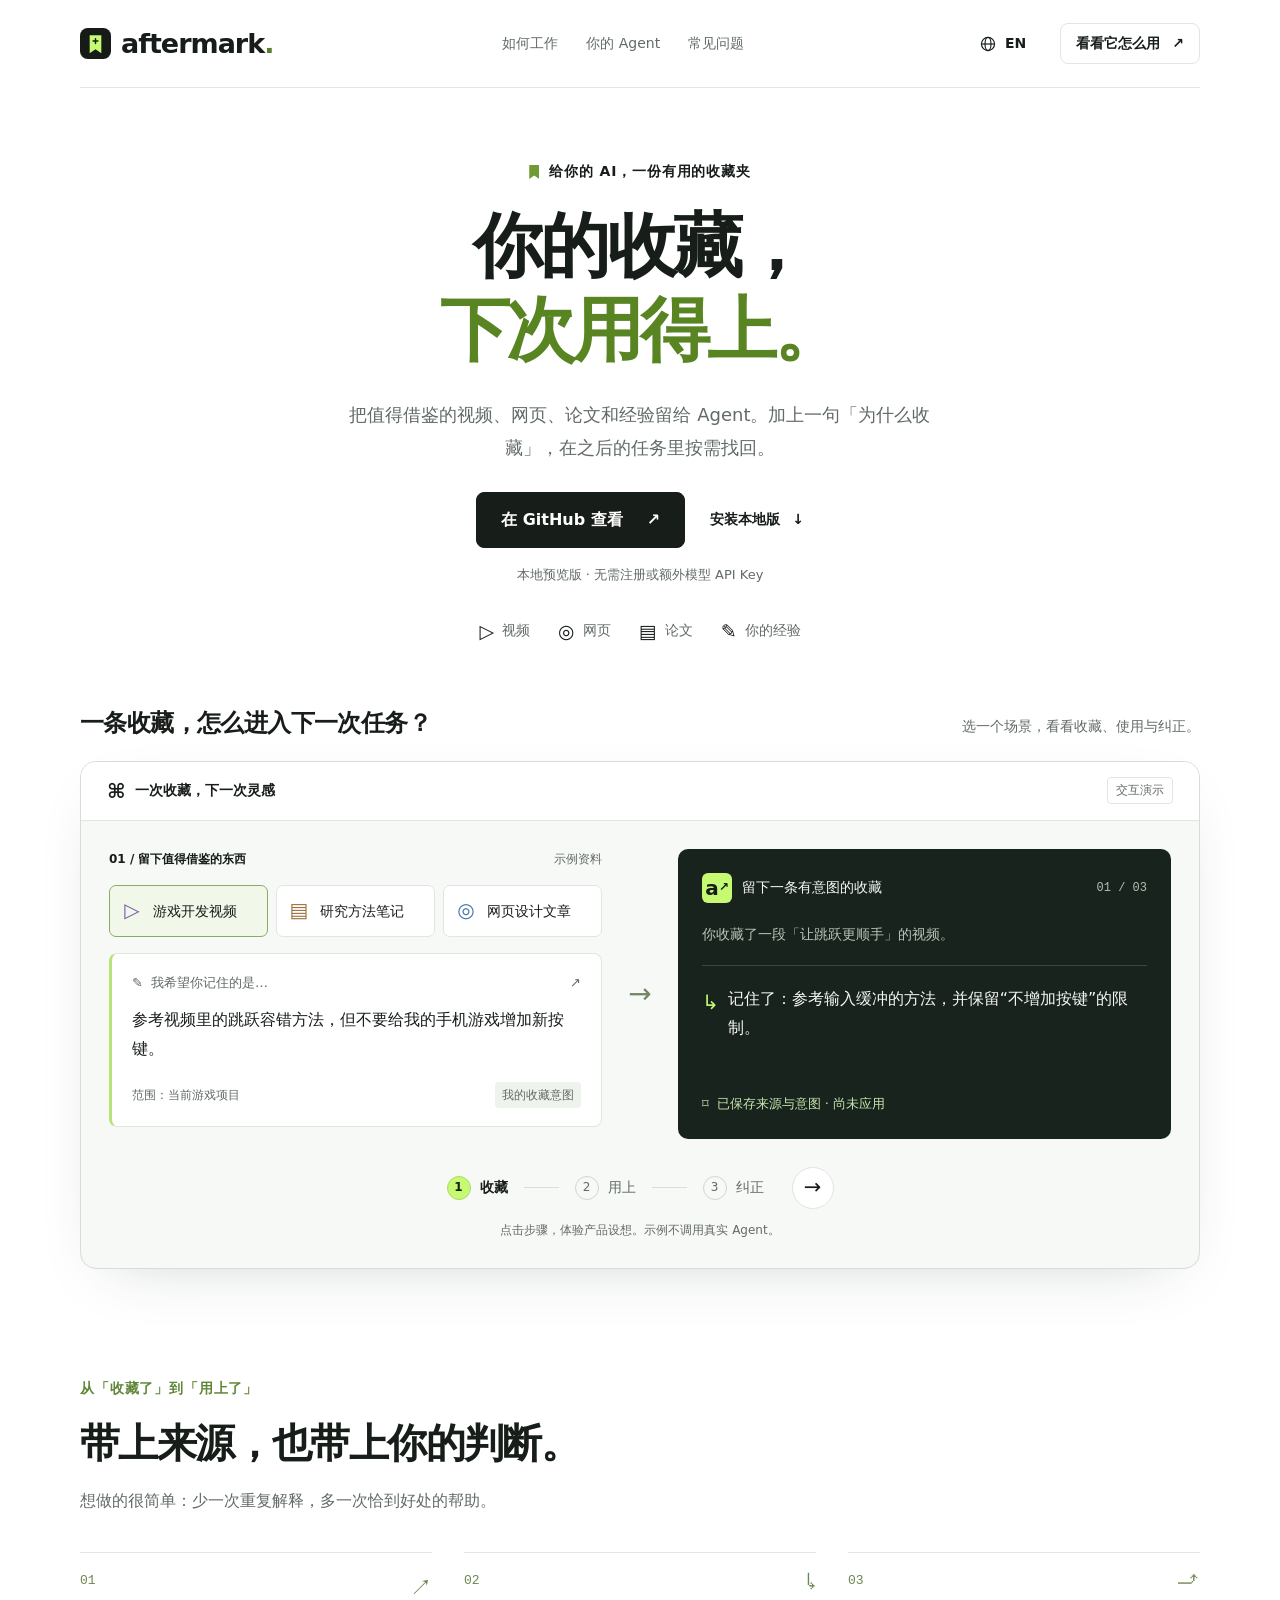
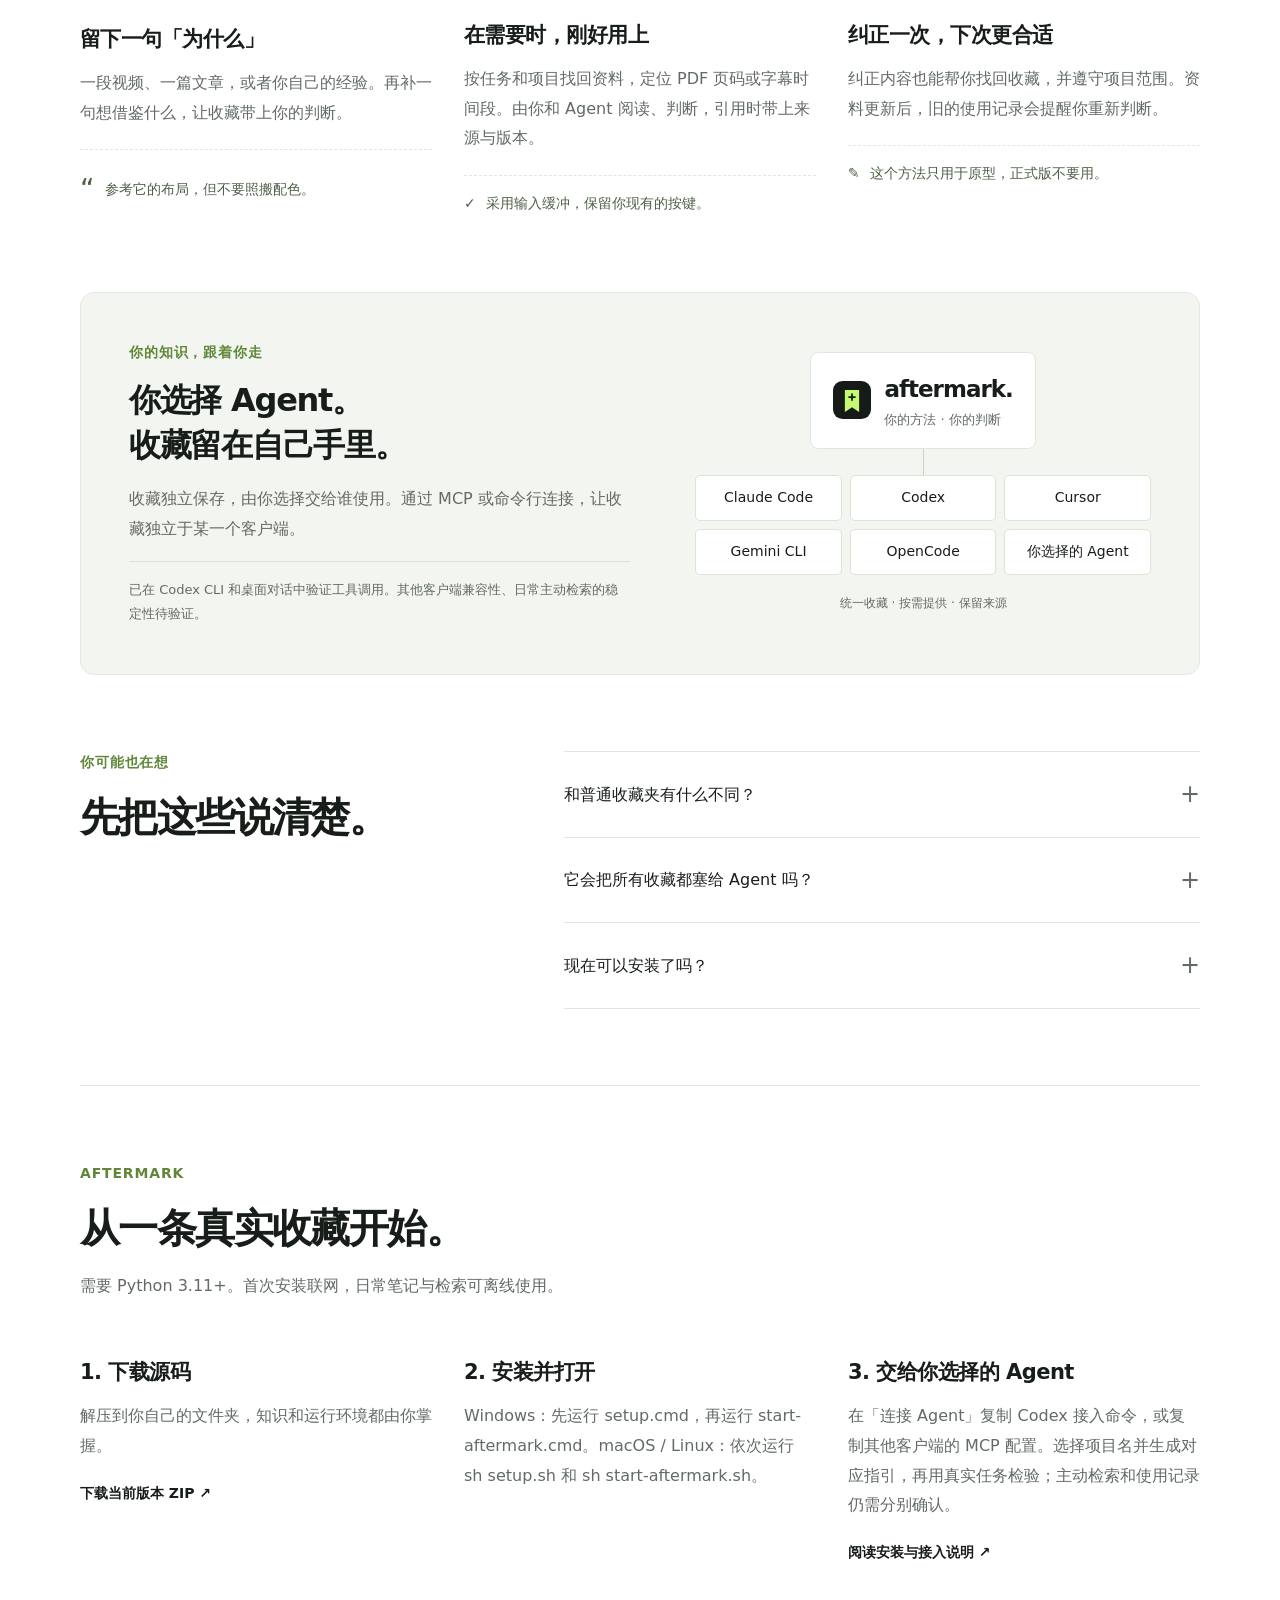
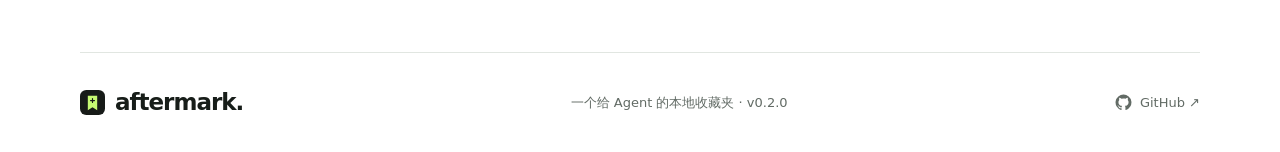
==== commit 5e02df7b: "Polish bilingual landing page and link hero to GitHub" ====
--- a/website/Aftermark-介绍页.html
+++ b/website/Aftermark-介绍页.html
@@ -3,33 +3,19 @@
 <head>
   <meta charset="utf-8">
   <meta name="viewport" content="width=device-width,initial-scale=1">
-  <meta name="theme-color" content="#f9faf7">
+  <meta name="theme-color" content="#ffffff">
   <meta name="description" content="Aftermark — 收藏好方法，让你的 AI 下次用上。一个保存来源、意图与纠正的本地 Agent 收藏夹。">
   <title>Aftermark — 收藏好方法，让 AI 下次用上</title>
   <link rel="icon" type="image/svg+xml" href="[data-uri]">
   <style>
-:root{--ink:#1b211c;--muted:#656b62;--paper:#f9faf7;--green:#c6fa73;--line:#e1e5db;--white:#fff;--font:system-ui,-apple-system,'Segoe UI','Microsoft YaHei','PingFang SC',sans-serif}*{box-sizing:border-box}html{scroll-behavior:smooth;scroll-padding-top:100px}body{margin:0;background:var(--paper);color:var(--ink);font-family:var(--font);font-size:16px;-webkit-font-smoothing:antialiased}button,a{-webkit-tap-highlight-color:transparent}button{font:inherit;color:inherit}a{color:inherit;text-decoration:none}button,a,summary{touch-action:manipulation}button{cursor:pointer}button:focus-visible,a:focus-visible,summary:focus-visible{outline:3px solid #528c28;outline-offset:5px}::selection{background:var(--green);color:var(--ink)}.wrap{width:min(1280px,calc(100% - 112px));margin:auto}.header{height:104px;display:flex;align-items:center;justify-content:space-between;border-bottom:1px solid var(--line);gap:30px}.brand{display:flex;align-items:center;gap:9px;font-size:29px;font-weight:700;letter-spacing:-1.2px}.brand-period{color:#59802e}.header nav{display:flex;gap:32px;font-size:14px;font-weight:500}.header nav a{color:var(--muted);transition:color .2s}.header nav a:hover{color:var(--ink)}.header-actions{display:flex;gap:25px;align-items:center}.language{border:0;background:none;display:flex;align-items:center;gap:7px;font-size:14px;font-weight:650;min-height:44px;padding:5px}.language svg{width:18px;height:18px;stroke:currentColor;stroke-width:1.3}.button{display:inline-flex;align-items:center;justify-content:center;gap:25px;padding:17px 23px;border:1px solid var(--ink);background:var(--ink);color:white;border-radius:7px;font-weight:600;font-size:15px;transition:transform .18s,background .18s;min-height:50px}.button:hover{background:#343d31;transform:translateY(-2px)}.button span[aria-hidden]{font-size:20px;font-weight:400}.button-small{padding:10px 17px;font-size:13px;min-height:42px;gap:22px}.hero{display:grid;grid-template-columns:1fr 1fr;gap:74px;padding-top:89px;padding-bottom:91px;align-items:center}.eyebrow{font-size:13px;letter-spacing:1.3px;font-weight:600;margin:0 0 26px;display:flex;align-items:center;gap:10px}.small-bookmark{height:16px;width:12px;background:var(--ink);clip-path:polygon(0 0,100% 0,100% 100%,50% 76%,0 100%)}h1{font-size:clamp(48px,5.15vw,76px);font-weight:650;line-height:1.29;letter-spacing:-3.5px;margin:0 0 26px}.highlight{position:relative;z-index:0;white-space:nowrap}.highlight:after{content:'';position:absolute;z-index:-1;left:0;right:0;bottom:5px;height:19px;background:var(--green);transform:rotate(-1.5deg)}.hero-description{font-size:17px;color:var(--muted);line-height:1.95;max-width:440px;margin:0 0 31px}.hero-actions{display:flex;align-items:center;gap:26px;flex-wrap:wrap}.text-link{display:flex;align-items:center;gap:12px;font-size:14px;font-weight:550;border-bottom:1px solid transparent;padding:8px 0}.text-link:hover{border-color:var(--ink)}.hero-footnote{font-size:12px;color:#777e71;margin:17px 0 39px}.formats{display:flex;gap:22px;font-size:13px;color:var(--muted)}.formats>span{display:flex;align-items:center;gap:7px}.formats>span>span[aria-hidden]{font-size:19px;color:var(--ink)}.demo-shell{border:1px solid #dce2d4;border-radius:15px;box-shadow:0 18px 65px -22px #30491629;background:#fff;transform:rotate(1deg);position:relative;scroll-margin-top:30px;max-width:100%;min-width:0}.demo-shell:before{content:'';position:absolute;inset:15px -11px -12px 12px;background:#e9eddf;border:1px solid #dde3d2;border-radius:15px;z-index:-1;transform:rotate(-3deg)}.demo-top{height:53px;background:#f5f7f0;border-bottom:1px solid var(--line);border-radius:15px 15px 0 0;display:flex;align-items:center;justify-content:space-between;padding:0 22px;gap:12px}.demo-title{display:flex;gap:8px;align-items:center;font-size:12px;font-weight:550}.window-mark{font-size:18px}.demo-badge{font-size:12px;border:1px solid #d4dacf;border-radius:4px;padding:3px 6px;color:#6a725f;white-space:nowrap}.demo-content{padding:25px 24px 17px}.source-heading{display:flex;align-items:center;justify-content:space-between;gap:10px;font-size:12px;font-weight:600;margin-bottom:16px}.sample-label{font-weight:400;color:#858b7e;font-size:12px}.source-options{display:flex;gap:7px;margin-bottom:17px}.source-option{background:white;border:1px solid #e6e9e1;border-radius:6px;display:flex;align-items:center;flex:1;gap:7px;padding:9px 7px;font-size:12px;line-height:1.4;text-align:left;transition:border-color .15s,background .15s;min-height:48px}.source-option:hover{border-color:#a8b895}.source-option.active{background:#f3f7ea;border-color:#a8b895}.source-icon{display:flex;align-items:center;justify-content:center;border-radius:5px;width:27px;height:30px;font-size:19px;flex-shrink:0}.lilac{background:#e9e2fb;color:#685291}.peach{background:#f7e4d7;color:#a37454}.blue{background:#e1ebfc;color:#4e6b98}.intent-card{background:#f0f3ea;border-radius:8px;padding:15px 17px}.intent-top{display:flex;align-items:center;gap:7px;font-size:12px;color:#637050}.paper-icon{font-size:18px}.pin-icon{margin-left:auto}.intent-card>p{font-size:15px;line-height:1.8;font-weight:500;margin:9px 0 13px;min-height:54px}.intent-bottom{display:flex;justify-content:space-between;align-items:center;gap:8px;font-size:12px;color:#737e67}.intent-tag{border:1px solid #ccd7be;padding:3px 6px;border-radius:3px}.connection{display:flex;align-items:center;gap:9px;padding:16px 28px;font-size:12px;color:#8a9380}.connection>span:first-child,.connection>span:last-child{height:1px;background:#e4e8dd;flex:1}.connection-caption{max-width:80%;text-align:center}.agent-card{background:#1d261f;border-radius:9px;color:#f4f7ef;padding:18px 19px;min-height:214px}.agent-top{display:flex;align-items:center;gap:9px}.agent-avatar{display:flex;align-items:center;justify-content:center;width:29px;height:29px;background:var(--green);color:var(--ink);border-radius:6px;font-size:21px;font-weight:700;letter-spacing:-2px}.agent-avatar span{font-size:14px;align-self:flex-start;margin-top:2px}.agent-top strong{font-size:13px;font-weight:500}.agent-step{margin-left:auto;font-size:12px;color:#9ca993;letter-spacing:2px}.task-text{font-size:12px;color:#aab8a2;border-bottom:1px solid #3b4639;padding-bottom:12px;line-height:1.7;margin:13px 0 12px;min-height:34px}.agent-response{display:flex;gap:8px;align-items:flex-start}.response-mark{color:var(--green);font-size:19px}.agent-response p{font-size:13px;line-height:1.8;margin:0;min-height:47px}.evidence{font-size:12px;display:flex;gap:7px;color:#c6e3a4;margin-top:13px;line-height:1.6}.demo-controls{display:flex;align-items:center;margin-top:21px;gap:9px}.step{display:flex;align-items:center;gap:6px;border:none;background:none;color:#899280;font-size:12px;padding:8px 0;min-height:40px}.step>span:first-child{width:20px;height:20px;border-radius:50%;border:1px solid #d3dbc9;display:flex;align-items:center;justify-content:center;font-size:12px}.step.active{color:#253422;font-weight:600}.step.active>span:first-child{background:var(--green);border-color:var(--green)}.step-line{flex:1;height:1px;background:#e5e9df;max-width:35px}.next-step{margin-left:auto;width:35px;height:35px;border:1px solid #d6decb;background:#f4f8ec;border-radius:50%;font-size:19px;flex-shrink:0}.next-step:hover{background:var(--green)}.demo-disclaimer{font-size:12px;color:#899080;margin:8px 0 0;text-align:center;line-height:1.6}.idea-strip{border-top:1px solid var(--line);border-bottom:1px solid var(--line);background:#f0f3e9}.idea-strip>.wrap{display:flex;align-items:center;gap:25px;min-height:95px}.strip-marker{font-size:35px}.idea-strip p{font-size:19px;line-height:1.6;letter-spacing:-.3px;font-weight:500}.idea-strip p span{color:#78816d}.strip-index{font-size:12px;letter-spacing:1.6px;margin-left:auto;white-space:nowrap;color:#778366}.section-space{padding-top:105px;padding-bottom:100px}.section-intro{margin-bottom:48px}.section-intro .eyebrow,.agents-copy .eyebrow,.faq-heading .eyebrow{color:#71805e;margin-bottom:18px}h2{font-size:39px;line-height:1.4;letter-spacing:-1.6px;font-weight:600;margin:0 0 18px}.section-intro>p:last-child{color:var(--muted);font-size:16px;line-height:1.8;margin:0}.feature-grid{display:grid;grid-template-columns:repeat(3,1fr);gap:40px}.feature{border-top:1px solid #cfd7c5;padding-top:20px}.feature-number{font-size:13px;color:#7c8b6a;display:flex;align-items:center;justify-content:space-between;margin-bottom:32px;letter-spacing:1.5px}.feature-number span{font-size:25px;font-weight:400;line-height:1}.feature h3{font-size:21px;font-weight:600;letter-spacing:-.4px;margin:0 0 13px}.feature>p{font-size:15px;line-height:1.95;color:var(--muted);margin:0;min-height:88px}.feature-example{display:flex;align-items:center;gap:12px;margin-top:23px;border-top:1px dashed #dce2d4;padding-top:18px}.feature-example p{font-size:13px;line-height:1.7;margin:0;color:#535f48}.quote-mark{font-family:Georgia,serif;font-size:35px;line-height:1;color:#8a9d75}.example-check,.example-pencil{font-size:18px;color:#799058}.agents-section{display:grid;grid-template-columns:1.1fr 1fr;gap:90px;background:#edf2e3;border:1px solid #e2e8d8;border-radius:14px;padding:58px 60px}.agents-copy h2{font-size:34px;line-height:1.5}.agents-copy>p:not(.eyebrow){font-size:15px;color:var(--muted);line-height:1.9;max-width:410px}.planned-label{font-size:12px;color:#758366;display:block;line-height:1.7;margin-top:18px}.agent-map{align-self:center}.knowledge-hub{background:white;border:1px solid #dbe2d1;box-shadow:0 7px 15px #2e461609;width:max-content;max-width:100%;margin:auto;padding:16px 26px;border-radius:9px;display:flex;gap:13px;align-items:center}.knowledge-hub strong{font-size:23px;letter-spacing:-1px}.knowledge-hub div{display:flex;flex-direction:column;gap:3px}.knowledge-hub span{font-size:12px;color:#869077}.map-line{height:32px;border-left:1px solid #c6d4b2;width:1px;margin:auto}.agent-names{display:grid;grid-template-columns:repeat(3,1fr);gap:9px}.agent-names>span{display:flex;align-items:center;justify-content:center;min-height:47px;padding:9px 8px;font-size:12px;font-weight:500;border:1px solid #d7e0cb;background:#f9fbf5;border-radius:6px;text-align:center}.map-note{text-align:center;color:#879675;font-size:12px;letter-spacing:1.2px;margin:22px 0 0}.faq{display:grid;grid-template-columns:.85fr 1.3fr;gap:70px}.faq-heading h2{font-size:33px}.faq-list{border-top:1px solid #d7dfcf}.faq details{border-bottom:1px solid #d7dfcf}.faq summary{display:flex;list-style:none;align-items:center;justify-content:space-between;padding:24px 0;gap:20px;cursor:pointer;font-size:16px;font-weight:500}.faq summary::-webkit-details-marker{display:none}.plus{font-size:23px;line-height:1;font-weight:400;color:#6c7b5d}.faq details[open] .plus{transform:rotate(45deg)}.faq details p{margin:0;padding:0 30px 25px 0;font-size:15px;color:var(--muted);line-height:1.9}.closing{position:relative;text-align:center;border-radius:14px;background:var(--green);padding:63px 28px 53px;overflow:hidden}.closing .eyebrow{justify-content:center;color:#4f6838;margin-bottom:19px}.closing h2{font-size:43px;margin-bottom:27px;line-height:1.5}.closing-symbol{position:absolute;right:55px;top:22px;font-size:105px;font-weight:400;color:#749a4266;line-height:1}.closing-note{font-size:12px;color:#547038;margin:16px 0 0;line-height:1.8}.footer{display:flex;align-items:center;justify-content:space-between;gap:25px;padding-top:43px;padding-bottom:38px;font-size:12px;color:#75816c}.footer .brand{font-size:23px;color:var(--ink)}.github-status{display:flex;align-items:center;gap:7px}.skip-link{position:fixed;left:20px;top:-100px;background:var(--ink);color:white;padding:12px 20px;z-index:100}.skip-link:focus{top:20px}.no-script{text-align:center;padding:20px;color:var(--ink)}html[lang=en] h1{font-size:clamp(48px,5vw,74px);line-height:1.08;letter-spacing:-3.7px}html[lang=en] .hero-description{line-height:1.75}html[lang=en] .hero-copy .eyebrow{font-size:12px}html[lang=en] .source-option{font-size:12px}html[lang=en] .intent-card>p{font-size:14px}html[lang=en] .feature>p{min-height:115px}html[lang=en] .feature h3{font-size:22px}html[lang=en] .feature-example{align-items:flex-start}html[lang=en] .agents-copy h2{line-height:1.2}html[lang=en] .closing h2{line-height:1.18}
-@media(min-width:1600px){.hero{gap:90px;padding-top:105px;padding-bottom:108px}h1{font-size:77px}.demo-content{padding:27px}.hero-description{max-width:450px}}
-@media(max-width:1150px){.wrap{width:calc(100% - 72px)}.hero{gap:36px;padding-top:65px;padding-bottom:70px}h1{font-size:54px;letter-spacing:-2.5px}.hero-actions{gap:15px}.header nav{gap:22px}.hero-description{font-size:16px}.demo-content{padding:20px 17px 15px}.source-option{flex-direction:column;align-items:flex-start;gap:7px;padding:9px}.source-icon{height:25px;width:25px}.strip-index{display:none}.feature-grid{gap:26px}.agents-section{gap:35px;padding:40px}.agents-copy h2{font-size:29px}.agent-names{grid-template-columns:repeat(2,1fr)}.faq{gap:40px}h2{font-size:34px}.header-actions{gap:16px}.button-small{gap:12px}.hero-footnote{margin-bottom:25px}.formats{gap:15px}}
-@media(max-width:850px){.header nav{display:none}.hero{grid-template-columns:1fr;gap:55px;padding-top:57px;padding-bottom:65px;max-width:660px}.hero-copy{text-align:center}.hero-copy .eyebrow{justify-content:center}.hero-description{margin-left:auto;margin-right:auto;max-width:480px}.hero-actions,.formats{justify-content:center}h1{font-size:64px}.hero-footnote{margin-bottom:25px}.demo-shell{width:100%;max-width:520px;margin:auto;transform:none}.source-option{flex-direction:row;align-items:center;font-size:12px}.demo-content{padding:24px}.intent-card>p{min-height:0}.hero-description{margin-bottom:25px}.idea-strip>.wrap{gap:18px}.idea-strip p{font-size:16px}.strip-marker{font-size:28px}.section-space{padding-top:70px;padding-bottom:70px}.feature-grid{gap:23px}.feature h3{font-size:18px}.feature>p{font-size:14px;min-height:135px}.feature-example p{font-size:12px}.agents-section{grid-template-columns:1fr;gap:36px}.agents-copy>p:not(.eyebrow){max-width:none}.agent-map{width:min(450px,100%);margin:auto}.agent-names{grid-template-columns:repeat(3,1fr)}.faq{grid-template-columns:1fr;gap:12px}.faq-heading h2{margin-bottom:20px}.closing h2{font-size:35px}.closing-symbol{font-size:72px;right:26px;top:15px}.footer{flex-wrap:wrap}.footer>span:nth-child(2){order:3;width:100%;margin-top:-10px}html[lang=en] h1{font-size:70px}html[lang=en] .feature h3{font-size:20px}html[lang=en] .feature>p{min-height:190px}}
-@media(max-width:560px){.wrap{width:calc(100% - 40px)}.header{height:79px;gap:12px}.brand{font-size:25px;gap:7px}.brand img{width:28px;height:28px}.header-actions{gap:8px}.button-small{display:none}.hero{padding-top:43px;gap:39px;padding-bottom:49px}.eyebrow{font-size:12px;letter-spacing:.8px;margin-bottom:21px}h1{font-size:clamp(38px,10.5vw,55px);letter-spacing:-1.8px;margin-bottom:23px}.highlight:after{height:13px;bottom:2px}.hero-description{font-size:15px;line-height:1.9;max-width:350px}.hero-actions{gap:19px}.button{font-size:14px;gap:17px;padding:14px 18px;min-height:48px}.text-link{font-size:13px;gap:8px}.hero-footnote{font-size:12px;margin-top:16px}.formats{gap:17px;font-size:12px}.formats>span{gap:5px}.formats>span>span[aria-hidden]{font-size:17px}.demo-shell:before{inset:12px -6px -8px 9px}.demo-top{padding:0 15px;height:48px}.demo-title{font-size:12px}.demo-badge{font-size:12px}.demo-content{padding:19px 15px 14px}.source-heading{font-size:12px}.source-options{gap:6px}.source-option{font-size:12px;padding:8px 6px;gap:5px;flex-direction:column;align-items:flex-start}.source-icon{height:25px;width:25px}.intent-card{padding:12px 13px}.intent-card>p{font-size:14px;line-height:1.8}.intent-top{font-size:12px}.intent-bottom{font-size:12px}.agent-card{padding:15px 14px;min-height:220px}.connection{padding:14px 15px}.step{font-size:12px}.step-line{max-width:22px}.demo-controls{gap:7px;margin-top:16px}.demo-disclaimer{font-size:12px}.idea-strip>.wrap{gap:13px;min-height:88px}.idea-strip p{font-size:14px;margin:18px 0;line-height:1.9}.idea-strip p span{display:block}.strip-marker{font-size:27px}.section-space{padding-top:55px;padding-bottom:55px}.section-intro{margin-bottom:31px}.section-intro>p:last-child{font-size:14px}h2{font-size:29px;letter-spacing:-1px}.feature-grid{grid-template-columns:1fr;gap:29px}.feature-number{margin-bottom:16px}.feature h3{font-size:21px}.feature>p{font-size:15px;min-height:0}.feature-example{margin-top:16px;padding-top:13px}.feature-example p{font-size:13px}.agents-section{padding:29px 23px;gap:29px}.agents-copy h2{font-size:27px}.agents-copy>p:not(.eyebrow){font-size:14px}.planned-label{font-size:12px}.agent-names{gap:6px}.agent-names>span{font-size:12px;padding:8px 5px;min-height:44px}.knowledge-hub{padding:13px 20px}.knowledge-hub strong{font-size:21px}.map-note{font-size:12px}.faq-heading h2{font-size:29px}.faq summary{font-size:15px;padding:21px 0}.faq details p{font-size:14px;padding-right:10px}.closing{padding:44px 19px 36px}.closing h2{font-size:29px;line-height:1.6}.closing-symbol{display:none}.closing .eyebrow{font-size:12px}.closing-note{font-size:12px}.footer{padding-top:30px;padding-bottom:28px;gap:23px;font-size:12px}.footer .brand{font-size:22px}html[lang=en] h1{font-size:clamp(40px,11.8vw,61px);letter-spacing:-2.5px}html[lang=en] .hero-copy .eyebrow{font-size:12px;letter-spacing:.7px}html[lang=en] .source-option{font-size:12px}html[lang=en] .feature>p{min-height:0}html[lang=en] .feature h3{font-size:23px}html[lang=en] .closing h2{font-size:32px}.source-option,.demo-title,.source-heading{overflow-wrap:anywhere}}
+:root{--ink:#171d19;--muted:#626b65;--paper:#fff;--green:#c6fa73;--line:#e1e6e1;--font:system-ui,-apple-system,"Segoe UI","Microsoft YaHei","PingFang SC",sans-serif}
+*{box-sizing:border-box}html{scroll-behavior:smooth;scroll-padding-top:80px}body{margin:0;background:var(--paper);color:var(--ink);font:16px/1.7 var(--font);-webkit-font-smoothing:antialiased}a{color:inherit;text-decoration:none}button{font:inherit;color:inherit;cursor:pointer}a,button,summary{touch-action:manipulation}a:focus-visible,button:focus-visible,summary:focus-visible{outline:3px solid #528923;outline-offset:5px}::selection{background:var(--green)}.wrap{width:min(1120px,calc(100% - 64px));margin-inline:auto}.header{min-height:88px;display:flex;align-items:center;justify-content:space-between;gap:24px;border-bottom:1px solid var(--line)}.brand{display:flex;align-items:center;gap:10px;font-size:27px;font-weight:750;letter-spacing:-1px}.brand-period{color:#59802e}.header nav,.header-actions{display:flex;align-items:center;gap:28px}.header nav{font-size:14px;color:var(--muted)}.header nav a:hover{color:var(--ink)}.language{display:flex;align-items:center;gap:8px;border:0;background:none;min-height:44px;font-size:14px;font-weight:600}.language svg{width:18px;height:18px;stroke:currentColor;stroke-width:1.3}.button{display:inline-flex;align-items:center;justify-content:center;gap:24px;min-height:52px;padding:13px 24px;border:1px solid var(--ink);border-radius:8px;background:var(--ink);color:white;font-weight:600;transition:background .2s,transform .2s}.button:hover{background:#354135;transform:translateY(-2px)}.button-small{min-height:40px;font-size:14px;padding:8px 15px;background:transparent;color:var(--ink);border-color:var(--line);gap:12px}.button-small:hover{color:white}.hero{padding-block:72px 48px}.hero-copy{max-width:860px;margin:auto;text-align:center}.eyebrow{font-size:14px;font-weight:600;letter-spacing:.06em;margin:0 0 20px;display:flex;align-items:center;gap:10px}.hero-copy .eyebrow{justify-content:center}.small-bookmark{height:14px;width:10px;background:#709a35;clip-path:polygon(0 0,100% 0,100% 100%,50% 75%,0 100%)}h1{font-size:clamp(44px,5.5vw,76px);font-weight:650;line-height:1.2;letter-spacing:-.045em;margin:0 0 25px}.highlight{color:#588422}.hero-description{max-width:610px;margin:0 auto 28px;font-size:18px;line-height:1.85;color:var(--muted);text-wrap:pretty}.hero-actions{display:flex;gap:25px;justify-content:center;align-items:center;flex-wrap:wrap}.text-link{display:inline-flex;gap:12px;align-items:center;font-size:14px;font-weight:600;min-height:44px;border-bottom:1px solid transparent}.text-link:hover{border-color:currentColor}.hero-footnote{font-size:13px;color:var(--muted);margin:16px 0 29px}.formats{display:flex;justify-content:center;gap:28px;flex-wrap:wrap;color:var(--muted);font-size:14px}.formats>span{display:flex;align-items:center;gap:8px}.formats>span>span[aria-hidden]{font-size:19px;color:var(--ink)}
+.demo-section{padding-bottom:32px}.demo-intro{display:flex;justify-content:space-between;align-items:baseline;gap:24px;margin:12px 0 20px}.demo-intro h2{font-size:24px;margin:0;letter-spacing:-.025em}.demo-intro p{font-size:14px;color:var(--muted);margin:0}.demo-shell{border:1px solid #d6dcd7;border-radius:16px;overflow:hidden;box-shadow:0 20px 60px -32px #1b322940;background:#f7f9f7;min-width:0}.demo-top{display:flex;justify-content:space-between;align-items:center;gap:18px;min-height:54px;padding:12px 26px;border-bottom:1px solid var(--line);background:white}.demo-title{display:flex;align-items:center;gap:9px;font-size:14px;font-weight:600}.window-mark{font-size:20px}.demo-badge{font:12px/1.4 var(--font);color:var(--muted);border:1px solid var(--line);border-radius:4px;padding:4px 8px;white-space:nowrap}.demo-content{padding:28px;display:grid;grid-template-columns:minmax(0,1fr) 48px minmax(0,1fr);grid-template-rows:auto auto 1fr auto auto;column-gap:14px}.source-heading{grid-column:1;grid-row:1;display:flex;justify-content:space-between;gap:12px;font-size:12px;font-weight:600;margin-bottom:16px;flex-wrap:wrap}.sample-label{font-weight:400;color:var(--muted)}.source-options{grid-column:1;grid-row:2;display:flex;gap:8px;margin-bottom:16px}.source-option{flex:1;min-width:0;min-height:52px;display:flex;align-items:center;gap:8px;text-align:left;background:#fff;border:1px solid var(--line);border-radius:7px;padding:9px;font-size:14px;line-height:1.45}.source-option.active{border-color:#8aab60;background:#f1f8e9}.source-option:hover{border-color:#718c51}.source-icon{display:flex;align-items:center;justify-content:center;width:26px;height:30px;flex-shrink:0;font-size:20px}.lilac{color:#785ab0}.peach{color:#9b723b}.blue{color:#4475aa}.intent-card{grid-column:1;grid-row:3;background:white;border:1px solid var(--line);border-left:3px solid #b7e379;border-radius:8px;padding:18px 20px;align-self:start}.intent-top{display:flex;align-items:center;gap:8px;font-size:13px;color:var(--muted)}.pin-icon{margin-left:auto}.intent-card>p{font-size:16px;font-weight:500;line-height:1.8;margin:12px 0 18px}.intent-bottom{display:flex;flex-wrap:wrap;align-items:center;justify-content:space-between;gap:8px;font-size:12px;color:var(--muted)}.intent-tag{background:#eff3ed;border-radius:4px;padding:3px 7px}.connection{grid-column:2;grid-row:1/4;display:flex;align-items:center;justify-content:center}.connection:before{content:'→';font-size:28px;color:#738768}.connection-caption{display:none}.agent-card{grid-column:3;grid-row:1/4;min-width:0;min-height:290px;background:#19231e;color:#f6f8f4;border-radius:10px;padding:24px;display:flex;flex-direction:column}.agent-top{display:flex;align-items:center;gap:10px}.agent-avatar{display:flex;align-items:center;justify-content:center;width:30px;height:30px;background:var(--green);border-radius:6px;color:var(--ink);font-size:20px;font-weight:700;flex-shrink:0}.agent-avatar span{font-size:12px}.agent-top strong{font-size:14px;font-weight:500}.agent-step{margin-left:auto;font:12px monospace;white-space:nowrap;color:#b2c0af}.task-text{font-size:14px;color:#b6c4b8;border-bottom:1px solid #3a493f;padding-bottom:18px;line-height:1.8;margin:19px 0}.agent-response{display:flex;align-items:flex-start;gap:9px;flex:1}.response-mark{font-size:20px;color:var(--green)}.agent-response p{font-size:16px;line-height:1.8;margin:0}.evidence{display:flex;gap:8px;color:#c6e5ad;font-size:13px;line-height:1.6;margin-top:20px}.demo-controls{grid-column:1/-1;display:flex;align-items:center;gap:16px;justify-self:center;margin-top:27px}.step{display:flex;align-items:center;gap:9px;background:none;border:0;color:var(--muted);padding:7px 0;min-height:44px;font-size:14px}.step>span:first-child{display:flex;align-items:center;justify-content:center;width:24px;height:24px;border:1px solid #cfd7ca;border-radius:50%;font-size:12px}.step.active{color:var(--ink);font-weight:600}.step.active>span:first-child{background:var(--green);border-color:#afd765}.step-line{width:35px;height:1px;background:#d8dfd5}.next-step{width:42px;height:42px;flex-shrink:0;background:white;border:1px solid var(--line);border-radius:50%;font-size:21px;margin-left:12px}.next-step:hover{background:var(--green)}.demo-disclaimer{grid-column:1/-1;font-size:12px;color:var(--muted);text-align:center;margin:10px 0 0}
+.section-space{padding-block:76px}.section-intro{margin-bottom:36px}.section-intro .eyebrow,.agents-copy .eyebrow,.faq-heading .eyebrow{color:#608638;margin-bottom:14px}h2{font-size:clamp(28px,3.2vw,40px);line-height:1.4;letter-spacing:-.04em;font-weight:650;margin:0 0 16px}.section-intro>p:last-child{font-size:16px;line-height:1.8;color:var(--muted);margin:0}.feature-grid{display:grid;grid-template-columns:repeat(3,minmax(0,1fr));gap:32px}.feature{border-top:1px solid var(--line);padding-top:20px}.feature-number{display:flex;justify-content:space-between;color:#6d8752;font:13px monospace;margin-bottom:21px}.feature-number span{font-size:22px}.feature h3{font-size:21px;line-height:1.5;margin:0 0 13px;letter-spacing:-.025em}.feature>p{font-size:16px;line-height:1.85;color:var(--muted);margin:0}.feature-example{display:flex;align-items:center;gap:10px;margin-top:22px;padding-top:16px;border-top:1px dashed var(--line);font-size:14px;color:#4e6046}.feature-example p{margin:0}.quote-mark{font-size:28px}.agents-section{display:grid;grid-template-columns:1.1fr 1fr;gap:65px;padding:48px;background:#f3f6f0;border:1px solid #e4e9df;border-radius:14px}.agents-copy,.agent-map,.faq-list{min-width:0}.agents-copy h2{font-size:32px}.agents-copy>p:not(.eyebrow){font-size:16px;line-height:1.9;color:var(--muted);margin-bottom:16px}.planned-label{display:block;font-size:13px;line-height:1.85;color:var(--muted);border-top:1px solid #dce3d5;padding-top:16px}.agent-map{align-self:center}.knowledge-hub{display:flex;gap:13px;align-items:center;background:white;border:1px solid var(--line);border-radius:8px;width:fit-content;margin:auto;padding:17px 22px}.knowledge-hub div{display:flex;flex-direction:column}.knowledge-hub strong{font-size:23px;letter-spacing:-1px}.knowledge-hub span{font-size:13px;color:var(--muted)}.map-line{height:26px;width:1px;background:#c7d5bb;margin:auto}.agent-names{display:grid;grid-template-columns:repeat(3,minmax(0,1fr));gap:8px}.agent-names>span{display:flex;justify-content:center;align-items:center;min-height:46px;font-size:14px;border:1px solid #dce4d4;border-radius:5px;background:white;padding:8px;text-align:center}.map-note{font-size:12px;line-height:1.8;color:var(--muted);text-align:center;margin:18px 0 0}.faq{display:grid;grid-template-columns:.8fr 1.2fr;gap:60px}.faq-list{border-top:1px solid var(--line)}.faq details{border-bottom:1px solid var(--line)}.faq summary{display:flex;justify-content:space-between;align-items:center;list-style:none;gap:20px;padding:22px 0;font-size:16px;cursor:pointer}.faq summary::-webkit-details-marker{display:none}.plus{font-size:24px;color:var(--muted)}.faq details[open] .plus{transform:rotate(45deg)}.faq details p{font-size:16px;line-height:1.85;color:var(--muted);margin:0;padding-bottom:24px}.install{border-top:1px solid var(--line)}.install .section-intro{max-width:720px}.install .feature{border:0}.install .text-link{margin-top:12px}.footer{display:flex;justify-content:space-between;align-items:center;flex-wrap:wrap;gap:24px;padding-block:28px;border-top:1px solid var(--line);font-size:13px;color:var(--muted)}.footer .brand{font-size:23px;color:var(--ink)}.github-status{display:flex;gap:8px;align-items:center;min-height:44px}.skip-link{position:fixed;top:-100px;left:20px;padding:12px 20px;background:var(--ink);color:white;z-index:100}.skip-link:focus{top:20px}.no-script{text-align:center;padding:20px}html[lang=en] h1{font-size:clamp(44px,6vw,82px);line-height:1.08}html[lang=en] .hero-description{max-width:650px}
+@media(max-width:950px){.header nav{gap:18px}.header-actions{gap:16px}.demo-content{grid-template-columns:minmax(0,1fr) 26px minmax(0,1fr);padding:22px;column-gap:10px}.source-option{flex-direction:column;align-items:flex-start}.agents-section{gap:35px;padding:32px}.agent-names{grid-template-columns:repeat(2,minmax(0,1fr))}.feature-grid{gap:23px}.agent-card{padding:20px}}
+@media(max-width:720px){.wrap{width:calc(100% - 40px)}.header{min-height:76px}.header nav{display:none}.hero{padding-block:50px 36px}.hero-description{font-size:16px;max-width:500px}.hero-footnote{margin-bottom:23px}.formats{gap:14px 24px}.demo-intro{display:block}.demo-intro h2{font-size:22px;margin-bottom:5px}.demo-content{display:flex;flex-direction:column;padding:20px}.source-option{flex-direction:row;align-items:center}.connection{height:44px}.connection:before{content:'↓';font-size:24px}.agent-card{min-height:265px}.demo-controls{align-self:center;gap:12px}.demo-top{padding:12px 20px}.demo-disclaimer{margin-top:12px}.section-space{padding-block:54px}.feature-grid{grid-template-columns:1fr;gap:28px}.feature-number{margin-bottom:12px}.feature-example{margin-top:14px}.agents-section{grid-template-columns:1fr;gap:35px;padding:30px}.agent-map{max-width:450px;width:100%;margin:auto}.agent-names{grid-template-columns:repeat(3,minmax(0,1fr))}.faq{grid-template-columns:1fr;gap:16px}.agents-copy h2{font-size:28px}.footer>span{order:3;width:100%;margin-top:-12px}}
+@media(max-width:420px){.wrap{width:calc(100% - 32px)}.brand{font-size:24px}.header-actions{gap:10px}.button-small{display:none}h1{font-size:40px;letter-spacing:-.04em}html[lang=en] h1{font-size:44px}.hero .eyebrow{font-size:12px}.hero-actions{gap:18px}.button{padding:12px 18px;gap:15px}.demo-content{padding:16px}.source-option{flex-direction:column;align-items:flex-start;padding:8px;font-size:14px}.demo-title{font-size:13px}.demo-top{gap:8px;padding:12px 16px}.intent-card{padding:16px}.demo-controls{gap:8px}.step{gap:5px}.step-line{width:12px}.next-step{margin-left:5px}.agents-section{padding:24px}.agent-names{grid-template-columns:repeat(2,minmax(0,1fr))}.agent-top{gap:7px}.agent-card{padding:18px}.hero-footnote{font-size:12px}}
 @media(prefers-reduced-motion:reduce){html{scroll-behavior:auto}*,*:before,*:after{transition:none!important;animation:none!important}}
-/* Keep the working demo readable at every breakpoint. */
-.hero,.agents-section,.faq{min-width:0}
-.hero-copy,.agents-copy,.agent-map,.faq-list{min-width:0}
-.source-option,html[lang=en] .source-option,.step,.agent-top strong,.task-text,.agent-response p{font-size:.875rem}
-.source-option{min-width:0;overflow-wrap:normal}
-.agent-step{white-space:nowrap;letter-spacing:1px}
-.intent-card>p,html[lang=en] .intent-card>p,.feature>p,.agents-copy>p:not(.eyebrow),.faq details p{font-size:1rem}
-.demo-disclaimer,.planned-label,.map-note,.sample-label,.hero-footnote{color:#626e55}
-.step{color:#657254;min-height:44px}
-.next-step{width:40px;height:40px}
-.source-heading{flex-wrap:wrap}
-.intent-bottom{flex-wrap:wrap}
-.demo-shell:before{display:none}
-.demo-shell{box-shadow:7px 10px 0 #e9eddf,0 18px 65px -22px #30491629}
-@media(max-width:560px){.hero-description{font-size:1rem}.source-options{gap:5px}.source-option,html[lang=en] .source-option{font-size:.8125rem}.step-line{max-width:12px}.demo-controls{gap:6px}.hero-copy .eyebrow,html[lang=en] .hero-copy .eyebrow{font-size:.75rem;letter-spacing:.3px}.formats{flex-wrap:wrap;gap:10px 17px}.demo-title{max-width:72%;line-height:1.5}.demo-top{min-height:54px;height:auto;padding-top:9px;padding-bottom:9px}html[lang=en] h1{font-size:clamp(32px,10.5vw,57px);letter-spacing:-2px}.agent-names{grid-template-columns:repeat(2,minmax(0,1fr))}.closing .eyebrow{font-size:.75rem;letter-spacing:0}}
-
 </style>
 
 </head>
@@ -45,12 +31,15 @@
       <div class="hero-copy">
         <p class="eyebrow"><span class="small-bookmark" aria-hidden="true"></span><span data-i18n="eyebrow">给你的 AI，一份有用的收藏夹</span></p>
         <h1 id="hero-title" data-i18n="heroTitle">你的收藏，<br><span class="highlight">下次用得上。</span></h1>
-        <p class="hero-description" data-i18n="heroDescription">把值得借鉴的视频、网页、论文和经验留给 Agent。记住的不只是内容，还有你想让它怎么用。</p>
-        <div class="hero-actions"><a href="#demo" id="hero-demo" class="button" data-i18n="heroCta">体验一次「想起来」 <span aria-hidden="true">↗</span></a><a class="text-link" href="#install" data-i18n="heroSecondary">了解这个想法 <span aria-hidden="true">↓</span></a></div>
+        <p class="hero-description" data-i18n="heroDescription">把值得借鉴的视频、网页、论文和经验留给 Agent。加上一句「为什么收藏」，在之后的任务里按需找回。</p>
+        <div class="hero-actions"><a href="https://github.com/FleetSnowFIuff/Aftermark" target="_blank" rel="noopener noreferrer" id="hero-github" class="button" data-i18n="heroCta">在 GitHub 查看 <span aria-hidden="true">↗</span></a><a class="text-link" href="#install" data-i18n="heroSecondary">安装本地版 <span aria-hidden="true">↓</span></a></div>
         <p class="hero-footnote" data-i18n="heroNote">本地预览版 · 无需注册或额外模型 API Key</p>
         <div class="formats" aria-label="知识来源" data-label="formatsLabel"><span><span aria-hidden="true">▷</span> <span data-i18n="formatVideo">视频</span></span><span><span aria-hidden="true">◎</span> <span data-i18n="formatWeb">网页</span></span><span><span aria-hidden="true">▤</span> <span data-i18n="formatPaper">论文</span></span><span><span aria-hidden="true">✎</span> <span data-i18n="formatNote">你的经验</span></span></div>
       </div>
-      <div class="demo-shell" id="demo">
+    </section>
+    <section class="demo-section wrap" id="demo" aria-labelledby="demo-heading">
+      <div class="demo-intro"><h2 id="demo-heading" data-i18n="demoHeading">一条收藏，怎么进入下一次任务？</h2><p data-i18n="demoHint">选一个场景，看看收藏、使用与纠正。</p></div>
+      <div class="demo-shell">
         <div class="demo-top"><span class="demo-title"><span class="window-mark" aria-hidden="true">⌘</span> <span data-i18n="demoTitle">一次收藏，下一次灵感</span></span><span class="demo-badge" data-i18n="demoBadge">交互演示</span></div>
         <div class="demo-content">
           <div class="source-heading"><span data-i18n="sourceHeading">01 / 留下值得借鉴的东西</span><span class="sample-label" data-i18n="sampleLabel">示例资料</span></div>
@@ -67,53 +56,52 @@
         </div>
       </div>
     </section>
-    <div class="idea-strip"><div class="wrap"><span class="strip-marker" aria-hidden="true">✳</span><p data-i18n="stripText">你负责发现好方法。<span>让 Agent 在需要时想起来。</span></p><span class="strip-index">SAVE → APPLY → REFINE</span></div></div>
     <section class="how wrap section-space" id="how" aria-labelledby="how-title">
-      <div class="section-intro"><p class="eyebrow" data-i18n="howEyebrow">从「收藏了」到「用上了」</p><h2 id="how-title" data-i18n="howTitle">好方法，值得有个下文。</h2><p data-i18n="howDescription">想做的很简单：少一次重复解释，多一次恰到好处的帮助。</p></div>
+      <div class="section-intro"><p class="eyebrow" data-i18n="howEyebrow">从「收藏了」到「用上了」</p><h2 id="how-title" data-i18n="howTitle">带上来源，也带上你的判断。</h2><p data-i18n="howDescription">想做的很简单：少一次重复解释，多一次恰到好处的帮助。</p></div>
       <div class="feature-grid">
         <article class="feature"><div class="feature-number">01<span aria-hidden="true">↗</span></div><h3 data-i18n="feature1Title">留下一句「为什么」</h3><p data-i18n="feature1Description">一段视频、一篇文章，或者你自己的经验。再补一句想借鉴什么，让收藏带上你的判断。</p><div class="feature-example"><span class="quote-mark" aria-hidden="true">“</span><p data-i18n="feature1Example">参考它的布局，但不要照搬配色。</p></div></article>
         <article class="feature"><div class="feature-number">02<span aria-hidden="true">↳</span></div><h3 data-i18n="feature2Title">在需要时，刚好用上</h3><p data-i18n="feature2Description">按任务和项目找回资料，定位 PDF 页码或字幕时间段。由你和 Agent 阅读、判断，引用时带上来源与版本。</p><div class="feature-example"><span class="example-check" aria-hidden="true">✓</span><p data-i18n="feature2Example">采用输入缓冲，保留你现有的按键。</p></div></article>
         <article class="feature"><div class="feature-number">03<span aria-hidden="true">⤴</span></div><h3 data-i18n="feature3Title">纠正一次，下次更合适</h3><p data-i18n="feature3Description">纠正内容也能帮你找回收藏，并遵守项目范围。资料更新后，旧的使用记录会提醒你重新判断。</p><div class="feature-example"><span class="example-pencil" aria-hidden="true">✎</span><p data-i18n="feature3Example">这个方法只用于原型，正式版不要用。</p></div></article>
       </div>
     </section>
-    <section class="agents-section wrap" id="agents" aria-labelledby="agents-title"><div class="agents-copy"><p class="eyebrow" data-i18n="agentsEyebrow">你的知识，跟着你走</p><h2 id="agents-title" data-i18n="agentsTitle">换个 Agent。<br>不用重新解释你自己。</h2><p data-i18n="agentsDescription">收藏独立保存，由你选择交给谁使用。面向多种 Agent 设计，让积累的方法成为你自己的长期资产。</p><span class="planned-label" data-i18n="agentsStatus">Codex CLI 与当前桌面对话已完成真实工具调用验收；日常主动调用的稳定性仍需验证。</span></div><div class="agent-map"><div class="knowledge-hub"><img src="[data-uri]" alt="" width="38" height="38"><div><strong>aftermark.</strong><span data-i18n="hubLabel">你的方法 · 你的判断</span></div></div><div class="map-line" aria-hidden="true"></div><div class="agent-names"><span>Claude Code</span><span>Codex</span><span>Cursor</span><span>Gemini CLI</span><span>OpenCode</span><span data-i18n="agentMore">你选择的 Agent</span></div><p class="map-note" data-i18n="mapNote">统一收藏 · 按需提供 · 保留来源</p></div></section>
-    <section class="faq wrap section-space" id="faq" aria-labelledby="faq-title"><div class="faq-heading"><p class="eyebrow" data-i18n="faqEyebrow">你可能也在想</p><h2 id="faq-title" data-i18n="faqTitle">先把这些说清楚。</h2></div><div class="faq-list"><details><summary><span data-i18n="faq1Title">和普通收藏夹有什么不同？</span><span class="plus" aria-hidden="true">+</span></summary><p data-i18n="faq1Answer">Aftermark 想保留的不只是资料，还有你收藏它的意图：想借鉴什么、在哪个项目适用，以及之前哪里用错过。目标是让这些判断真正进入 Agent 的工作过程。</p></details><details><summary><span data-i18n="faq2Title">它会把所有收藏都塞给 Agent 吗？</span><span class="plus" aria-hidden="true">+</span></summary><p data-i18n="faq2Answer">设计目标是按任务提供少量相关内容，并保留适用范围。普通参考资料不会自动变成必须执行的指令。你可以选择只对当前项目生效。</p></details><details><summary><span data-i18n="faq3Title">现在可以安装了吗？</span><span class="plus" aria-hidden="true">+</span></summary><p data-i18n="faq3Answer">可以，页面下方提供当前版本下载和安装步骤。本地版支持笔记、普通网页、文本 PDF、视频链接与字幕，以及任务检索、纠正和使用记录。本页仍为预设演示，不连接真实 Agent。源码和安装步骤见页面底部的 GitHub 链接。</p></details></div></section>
-    <section class="closing wrap"><span class="closing-symbol" aria-hidden="true">↗</span><p class="eyebrow" data-i18n="closingEyebrow">让每一次「这个不错」都有后续</p><h2 data-i18n="closingTitle">今天收藏的好方法，<br>成为明天的好帮手。</h2><a href="#demo" id="replay" class="button" data-i18n="closingCta">再体验一次 <span aria-hidden="true">↗</span></a><p class="closing-note" data-i18n="closingNote">从一条收藏开始，看看它如何影响下一次任务。</p></section>
-  </main>
-
-<section class="wrap section-space" id="install">
+    <section class="agents-section wrap" id="agents" aria-labelledby="agents-title"><div class="agents-copy"><p class="eyebrow" data-i18n="agentsEyebrow">你的知识，跟着你走</p><h2 id="agents-title" data-i18n="agentsTitle">你选择 Agent。<br>收藏留在自己手里。</h2><p data-i18n="agentsDescription">收藏独立保存，由你选择交给谁使用。通过 MCP 或命令行连接，让收藏独立于某一个客户端。</p><span class="planned-label" data-i18n="agentsStatus">已在 Codex CLI 和桌面对话中验证工具调用。其他客户端兼容性、日常主动检索的稳定性待验证。</span></div><div class="agent-map"><div class="knowledge-hub"><img src="[data-uri]" alt="" width="38" height="38"><div><strong>aftermark.</strong><span data-i18n="hubLabel">你的方法 · 你的判断</span></div></div><div class="map-line" aria-hidden="true"></div><div class="agent-names"><span>Claude Code</span><span>Codex</span><span>Cursor</span><span>Gemini CLI</span><span>OpenCode</span><span data-i18n="agentMore">你选择的 Agent</span></div><p class="map-note" data-i18n="mapNote">统一收藏 · 按需提供 · 保留来源</p></div></section>
+    <section class="faq wrap section-space" id="faq" aria-labelledby="faq-title"><div class="faq-heading"><p class="eyebrow" data-i18n="faqEyebrow">你可能也在想</p><h2 id="faq-title" data-i18n="faqTitle">先把这些说清楚。</h2></div><div class="faq-list"><details><summary><span data-i18n="faq1Title">和普通收藏夹有什么不同？</span><span class="plus" aria-hidden="true">+</span></summary><p data-i18n="faq1Answer">Aftermark 想保留的不只是资料，还有你收藏它的意图：想借鉴什么、在哪个项目适用，以及之前哪里用错过。目标是让这些判断真正进入 Agent 的工作过程。</p></details><details><summary><span data-i18n="faq2Title">它会把所有收藏都塞给 Agent 吗？</span><span class="plus" aria-hidden="true">+</span></summary><p data-i18n="faq2Answer">设计目标是按任务提供少量相关内容，并保留适用范围。普通参考资料不会自动变成必须执行的指令。你可以选择只对当前项目生效。</p></details><details><summary><span data-i18n="faq3Title">现在可以安装了吗？</span><span class="plus" aria-hidden="true">+</span></summary><p data-i18n="faq3Answer">可以，页面下方提供当前版本下载和安装步骤。本地版支持笔记、普通网页、文本 PDF、视频链接与已有字幕，以及任务检索、纠正和使用记录。本页仍为预设演示，不连接真实 Agent。源码和安装步骤见页面底部的 GitHub 链接。</p></details></div></section>
+<section class="install wrap section-space" id="install">
   <div class="section-intro"><p class="eyebrow">AFTERMARK</p><h2 data-i18n="installTitle">从一条真实收藏开始。</h2><p data-i18n="installIntro">需要 Python 3.11+。首次安装联网，日常笔记与检索可离线使用。</p></div>
   <div class="feature-grid"><article class="feature"><h3 data-i18n="installDownload">1. 下载源码</h3><p data-i18n="installDownloadText">解压到你自己的文件夹，知识和运行环境都由你掌握。</p><a class="text-link" href="https://github.com/FleetSnowFIuff/Aftermark/releases/latest/download/Aftermark-source.zip" data-i18n="downloadCta">下载当前版本 ZIP ↗</a></article><article class="feature"><h3 data-i18n="installRun">2. 安装并打开</h3><p data-i18n="installRunText">Windows：先运行 setup.cmd，再运行 start-aftermark.cmd。macOS / Linux：依次运行 sh setup.sh 和 sh start-aftermark.sh。</p></article><article class="feature"><h3 data-i18n="installUse">3. 交给你选择的 Agent</h3><p data-i18n="installUseText">在「连接 Agent」复制 Codex 接入命令，或复制其他客户端的 MCP 配置。选择项目名并生成对应指引，再用真实任务检验；主动检索和使用记录仍需分别确认。</p><a class="text-link" href="https://github.com/FleetSnowFIuff/Aftermark/blob/main/README.zh-CN.md" data-i18n="guideCta">阅读安装与接入说明 ↗</a></article></div>
 </section>
+  </main>
   <footer class="footer wrap"><a href="#" class="brand"><img src="[data-uri]" alt="" width="25" height="25"><span>aftermark.</span></a><span data-i18n="footerNote">一个给 Agent 的本地收藏夹 · v0.2.0</span><a href="https://github.com/FleetSnowFIuff/Aftermark" target="_blank" rel="noopener noreferrer" class="github-status"><svg width="17" height="17" viewBox="0 0 24 24" fill="currentColor" aria-hidden="true"><path d="M12 .8a11.2 11.2 0 0 0-3.54 21.83c.56.1.77-.24.77-.54v-2.1c-3.13.68-3.79-1.33-3.79-1.33-.51-1.3-1.25-1.65-1.25-1.65-1.02-.7.08-.69.08-.69 1.13.08 1.72 1.16 1.72 1.16 1 .1 1.77 2.31 3.3 1.05.1-.73.39-1.23.71-1.51-2.5-.28-5.13-1.25-5.13-5.57 0-1.23.44-2.23 1.16-3.02-.12-.28-.5-1.43.11-2.98 0 0 .95-.3 3.08 1.15A10.8 10.8 0 0 1 12 6.22c.95 0 1.9.13 2.79.38 2.14-1.45 3.08-1.15 3.08-1.15.61 1.55.23 2.7.11 2.98.72.79 1.16 1.79 1.16 3.02 0 4.33-2.64 5.28-5.15 5.56.4.35.76 1.03.76 2.07v3.01c0 .3.2.65.77.54A11.2 11.2 0 0 0 12 .8Z"/></svg><span data-i18n="githubStatus">GitHub ↗</span></a></footer>
   <noscript><p class="no-script">请启用 JavaScript 使用语言切换和交互演示。Enable JavaScript for the language switch and interactive demo.</p></noscript>
 <script>
 const copy = {
   zh: {
+    demoHeading:'一条收藏，怎么进入下一次任务？',demoHint:'选一个场景，看看收藏、使用与纠正。',
     installTitle:'从一条真实收藏开始。',installIntro:'需要 Python 3.11+。首次安装联网，日常笔记与检索可离线使用。',installDownload:'1. 下载源码',installDownloadText:'解压到你自己的文件夹，知识和运行环境都由你掌握。',downloadCta:'下载当前版本 ZIP ↗',installRun:'2. 安装并打开',installRunText:'Windows：先运行 setup.cmd，再运行 start-aftermark.cmd。macOS / Linux：依次运行 sh setup.sh 和 sh start-aftermark.sh。',installUse:'3. 交给你选择的 Agent',installUseText:'在「连接 Agent」复制 Codex 接入命令，或复制其他客户端的 MCP 配置。选择项目名并生成对应指引，再用真实任务检验；主动检索和使用记录仍需分别确认。',guideCta:'阅读安装与接入说明 ↗',
 
     title:'Aftermark — 收藏好方法，让 AI 下次用上',description:'Aftermark — 收藏好方法，让你的 AI 下次用上。一个保存来源、意图与纠正的本地 Agent 收藏夹。',
     skip:'跳转到正文',navLabel:'主导航',navHow:'如何工作',navAgents:'你的 Agent',navFaq:'常见问题',navTry:'看看它怎么用 <span aria-hidden="true">↗</span>',
-    eyebrow:'给你的 AI，一份有用的收藏夹',heroTitle:'你的收藏，<br><span class="highlight">下次用得上。</span>',heroDescription:'把值得借鉴的视频、网页、论文和经验留给 Agent。记住的不只是内容，还有你想让它怎么用。',heroCta:'体验一次「想起来」 <span aria-hidden="true">↗</span>',heroSecondary:'安装本地版 <span aria-hidden="true">↓</span>',heroNote:'本地预览版 · 无需注册或额外模型 API Key',formatsLabel:'知识来源',formatVideo:'视频',formatWeb:'网页',formatPaper:'论文',formatNote:'你的经验',
+    eyebrow:'给你的 AI，一份有用的收藏夹',heroTitle:'你的收藏，<br><span class="highlight">下次用得上。</span>',heroDescription:'把值得借鉴的视频、网页、论文和经验留给 Agent。加上一句「为什么收藏」，在之后的任务里按需找回。',heroCta:'在 GitHub 查看 <span aria-hidden="true">↗</span>',heroSecondary:'安装本地版 <span aria-hidden="true">↓</span>',heroNote:'本地预览版 · 无需注册或额外模型 API Key',formatsLabel:'知识来源',formatVideo:'视频',formatWeb:'网页',formatPaper:'论文',formatNote:'你的经验',
     demoTitle:'一次收藏，下一次灵感',demoBadge:'交互演示',sourceHeading:'01 / 留下值得借鉴的东西',sampleLabel:'示例资料',sourceLabel:'选择示例',sourceGame:'游戏开发视频',sourceResearch:'研究方法笔记',sourceWeb:'网页设计文章',intentLabel:'我希望你记住的是…',intentTag:'我的收藏意图',stepsLabel:'演示步骤',stepSave:'收藏',stepUse:'用上',stepRefine:'纠正',nextLabel:'下一步',demoDisclaimer:'点击步骤，体验产品设想。示例不调用真实 Agent。',
-    stripText:'你负责发现好方法。<span>让 Agent 在需要时想起来。</span>',howEyebrow:'从「收藏了」到「用上了」',howTitle:'好方法，值得有个下文。',howDescription:'想做的很简单：少一次重复解释，多一次恰到好处的帮助。',
+    howEyebrow:'从「收藏了」到「用上了」',howTitle:'带上来源，也带上你的判断。',howDescription:'想做的很简单：少一次重复解释，多一次恰到好处的帮助。',
     feature1Title:'留下一句「为什么」',feature1Description:'一段视频、一篇文章，或者你自己的经验。再补一句想借鉴什么，让收藏带上你的判断。',feature1Example:'参考它的布局，但不要照搬配色。',feature2Title:'在需要时，刚好用上',feature2Description:'按任务和项目找回资料，定位 PDF 页码或字幕时间段。由你和 Agent 阅读、判断，引用时带上来源与版本。',feature2Example:'采用输入缓冲，保留你现有的按键。',feature3Title:'纠正一次，下次更合适',feature3Description:'纠正内容也能帮你找回收藏，并遵守项目范围。资料更新后，旧的使用记录会提醒你重新判断。',feature3Example:'这个方法只用于原型，正式版不要用。',
-    agentsEyebrow:'你的知识，跟着你走',agentsTitle:'换个 Agent。<br>不用重新解释你自己。',agentsDescription:'收藏独立保存，由你选择交给谁使用。面向多种 Agent 设计，让积累的方法成为你自己的长期资产。',agentsStatus:'Codex CLI 与当前桌面对话已完成真实工具调用验收；日常主动调用的稳定性仍需验证。',hubLabel:'你的方法 · 你的判断',agentMore:'你选择的 Agent',mapNote:'统一收藏 · 按需提供 · 保留来源',
-    faqEyebrow:'你可能也在想',faqTitle:'先把这些说清楚。',faq1Title:'和普通收藏夹有什么不同？',faq1Answer:'Aftermark 想保留的不只是资料，还有你收藏它的意图：想借鉴什么、在哪个项目适用，以及之前哪里用错过。目标是让这些判断真正进入 Agent 的工作过程。',faq2Title:'它会把所有收藏都塞给 Agent 吗？',faq2Answer:'设计目标是按任务提供少量相关内容，并保留适用范围。普通参考资料不会自动变成必须执行的指令。你可以选择只对当前项目生效。',faq3Title:'现在可以安装了吗？',faq3Answer:'可以，页面下方提供当前版本下载和安装步骤。本地版支持笔记、普通网页、文本 PDF、视频链接与字幕，以及任务检索、纠正和使用记录。本页仍为预设演示，不连接真实 Agent。源码和安装步骤见页面底部的 GitHub 链接。',
-    closingEyebrow:'让每一次「这个不错」都有后续',closingTitle:'今天收藏的好方法，<br>成为明天的好帮手。',closingCta:'再体验一次 <span aria-hidden="true">↗</span>',closingNote:'从一条收藏开始，看看它如何影响下一次任务。',footerNote:'一个给 Agent 的本地收藏夹 · v0.2.0',githubStatus:'GitHub ↗'
+    agentsEyebrow:'你的知识，跟着你走',agentsTitle:'你选择 Agent。<br>收藏留在自己手里。',agentsDescription:'收藏独立保存，由你选择交给谁使用。通过 MCP 或命令行连接，让收藏独立于某一个客户端。',agentsStatus:'已在 Codex CLI 和桌面对话中验证工具调用。其他客户端兼容性、日常主动检索的稳定性待验证。',hubLabel:'你的方法 · 你的判断',agentMore:'你选择的 Agent',mapNote:'统一收藏 · 按需提供 · 保留来源',
+    faqEyebrow:'你可能也在想',faqTitle:'先把这些说清楚。',faq1Title:'和普通收藏夹有什么不同？',faq1Answer:'Aftermark 想保留的不只是资料，还有你收藏它的意图：想借鉴什么、在哪个项目适用，以及之前哪里用错过。目标是让这些判断真正进入 Agent 的工作过程。',faq2Title:'它会把所有收藏都塞给 Agent 吗？',faq2Answer:'设计目标是按任务提供少量相关内容，并保留适用范围。普通参考资料不会自动变成必须执行的指令。你可以选择只对当前项目生效。',faq3Title:'现在可以安装了吗？',faq3Answer:'可以，页面下方提供当前版本下载和安装步骤。本地版支持笔记、普通网页、文本 PDF、视频链接与已有字幕，以及任务检索、纠正和使用记录。本页仍为预设演示，不连接真实 Agent。源码和安装步骤见页面底部的 GitHub 链接。',
+    footerNote:'一个给 Agent 的本地收藏夹 · v0.2.0',githubStatus:'GitHub ↗'
   },
   en: {
+    demoHeading:'From a bookmark to the next task.',demoHint:'Pick a scenario. Follow it from saved to used.',
     installTitle:'Start with one real bookmark.',installIntro:'Requires Python 3.11+. Installation needs internet; everyday notes and search work offline.',installDownload:'1. Download the source',installDownloadText:'Extract it into your own folder. Your collection and runtime stay on your computer.',downloadCta:'Download current ZIP ↗',installRun:'2. Install and open',installRunText:'Windows: run setup.cmd, then start-aftermark.cmd. macOS / Linux: run sh setup.sh, then sh start-aftermark.sh.',installUse:'3. Connect your chosen agent',installUseText:'Copy the Codex setup command or generic MCP configuration from Connect an agent. Choose a project name, generate its guidance and try a real task. Verify retrieval and usage recording separately.',guideCta:'Read the setup guide ↗',
 
     title:'Aftermark — Save what works. Teach your agent to use it.',description:'Save a video, an article, a paper, or your own experience. Aftermark is a local collection of sources, intent, and corrections for your agent’s next task.',
     skip:'Skip to content',navLabel:'Main navigation',navHow:'How it works',navAgents:'Your agents',navFaq:'FAQ',navTry:'Explore the idea <span aria-hidden="true">↗</span>',
-    eyebrow:'A BOOKMARK COLLECTION FOR YOUR AI',heroTitle:'Good finds.<br><span class="highlight">Better next time.</span>',heroDescription:'Save a video, an article, a paper, or your own experience. Help your agent remember what matters—and how you want to use it.',heroCta:'See it in action <span aria-hidden="true">↗</span>',heroSecondary:'Install locally <span aria-hidden="true">↓</span>',heroNote:'Local preview · No account or extra model API key',formatsLabel:'Knowledge sources',formatVideo:'Videos',formatWeb:'Articles',formatPaper:'Papers',formatNote:'Your notes',
+    eyebrow:'A BOOKMARK COLLECTION FOR YOUR AI',heroTitle:'Good finds.<br><span class="highlight">Better next time.</span>',heroDescription:'Save a video, an article, a paper, or your own experience. Add why you saved it, so your agent can find the right context for a later task.',heroCta:'View on GitHub <span aria-hidden="true">↗</span>',heroSecondary:'Install locally <span aria-hidden="true">↓</span>',heroNote:'Local preview · No account or extra model API key',formatsLabel:'Knowledge sources',formatVideo:'Videos',formatWeb:'Articles',formatPaper:'Papers',formatNote:'Your notes',
     demoTitle:'One good find. A better next step.',demoBadge:'INTERACTIVE DEMO',sourceHeading:'01 / SAVE SOMETHING WORTH USING',sampleLabel:'Sample sources',sourceLabel:'Choose a sample',sourceGame:'Game dev video',sourceResearch:'Research notes',sourceWeb:'Design article',intentLabel:'What I want you to remember…',intentTag:'My intent',stepsLabel:'Demo steps',stepSave:'Save',stepUse:'Apply',stepRefine:'Refine',nextLabel:'Next step',demoDisclaimer:'An interactive concept with sample content. No real agent calls.',
-    stripText:'You find what works. <span>Your agent remembers when it matters.</span>',howEyebrow:'FROM SAVED FOR LATER TO USED FOR REAL',howTitle:'Give good ideas a next chapter.',howDescription:'Less explaining yourself again. More help that fits the task.',
+    howEyebrow:'FROM SAVED FOR LATER TO USED FOR REAL',howTitle:'Keep the source. Keep your judgment.',howDescription:'Less explaining yourself again. More help that fits the task.',
     feature1Title:'Save the “why,” too.',feature1Description:'A video, an article, or a lesson of your own. Add what you want to borrow, so your judgment stays with the source.',feature1Example:'Borrow the layout, but keep our own colors.',feature2Title:'Bring it in when it fits.',feature2Description:'Find candidates by task and project. Read a PDF page or saved subtitle segment, then cite the source with its bookmark revision.',feature2Example:'Add input buffering. Keep the existing controls.',feature3Title:'Correct it. Keep the lesson.',feature3Description:'Corrections can bring a bookmark back into search, within its project scope. When the source changes, older usage records remind you to reassess.',feature3Example:'Use this for prototypes only, not production.',
-    agentsEyebrow:'YOUR KNOWLEDGE GOES WITH YOU',agentsTitle:'A different agent.<br>The same understanding.',agentsDescription:'Keep your collection independent. Choose which agent uses it. Designed around multiple agents, with your methods and judgment staying yours.',agentsStatus:'Real tool calls passed in Codex CLI and the current desktop conversation. Reliable proactive use still needs testing.',hubLabel:'Your methods. Your judgment.',agentMore:'Your next agent',mapNote:'ONE COLLECTION · RELEVANT CONTEXT · SOURCES INTACT',
+    agentsEyebrow:'YOUR KNOWLEDGE GOES WITH YOU',agentsTitle:'Choose your agent.<br>Keep your collection.',agentsDescription:'Keep your collection independent. Choose which agent uses it. Connect through MCP or the CLI, independently of any one client.',agentsStatus:'Tool calls verified in Codex CLI and desktop. Other clients and reliable proactive retrieval still need validation.',hubLabel:'Your methods. Your judgment.',agentMore:'Your next agent',mapNote:'ONE COLLECTION · RELEVANT CONTEXT · SOURCES INTACT',
     faqEyebrow:'A FEW THINGS WORTH KNOWING',faqTitle:'Let’s clear things up.',faq1Title:'How is this different from a bookmark manager?',faq1Answer:'Aftermark aims to keep your intent alongside the source: what to borrow, which project it applies to, and what went wrong last time. The goal is to bring those judgments into the agent’s actual work.',faq2Title:'Will it send my entire collection to the agent?',faq2Answer:'The design is to provide a small amount of relevant context for each task, including its scope. Reference material does not automatically become an instruction. You can limit a preference to one project.',faq3Title:'Can I install it today?',faq3Answer:'Yes. Download the current version and follow the setup section below. The local app supports notes, ordinary webpages, text PDFs, video links and transcripts, task retrieval, corrections, and usage records. This page remains a preset demo without real agent calls. Find source code and installation steps via the GitHub link below.',
-    closingEyebrow:'MAKE “THAT’S A GOOD IDEA” GO SOMEWHERE',closingTitle:'Today’s good find.<br>Tomorrow’s helping hand.',closingCta:'Try the story again <span aria-hidden="true">↗</span>',closingNote:'Start with one bookmark. See how it changes the next task.',footerNote:'A local bookmark collection for agents · v0.2.0',githubStatus:'GitHub ↗'
+    footerNote:'A local bookmark collection for agents · v0.2.0',githubStatus:'GitHub ↗'
   }
 };
 
@@ -199,7 +187,7 @@
 document.querySelectorAll('[data-source]').forEach(button=>button.addEventListener('click',()=>{source=button.dataset.source;step=0;renderDemo();}));
 document.querySelectorAll('[data-step]').forEach(button=>button.addEventListener('click',()=>{step=Number(button.dataset.step);renderDemo();}));
 byId('next-step').addEventListener('click',()=>{step=(step+1)%3;renderDemo();});
-byId('replay').addEventListener('click',()=>{step=0;renderDemo();});
+
 renderLanguage();
 
 </script>
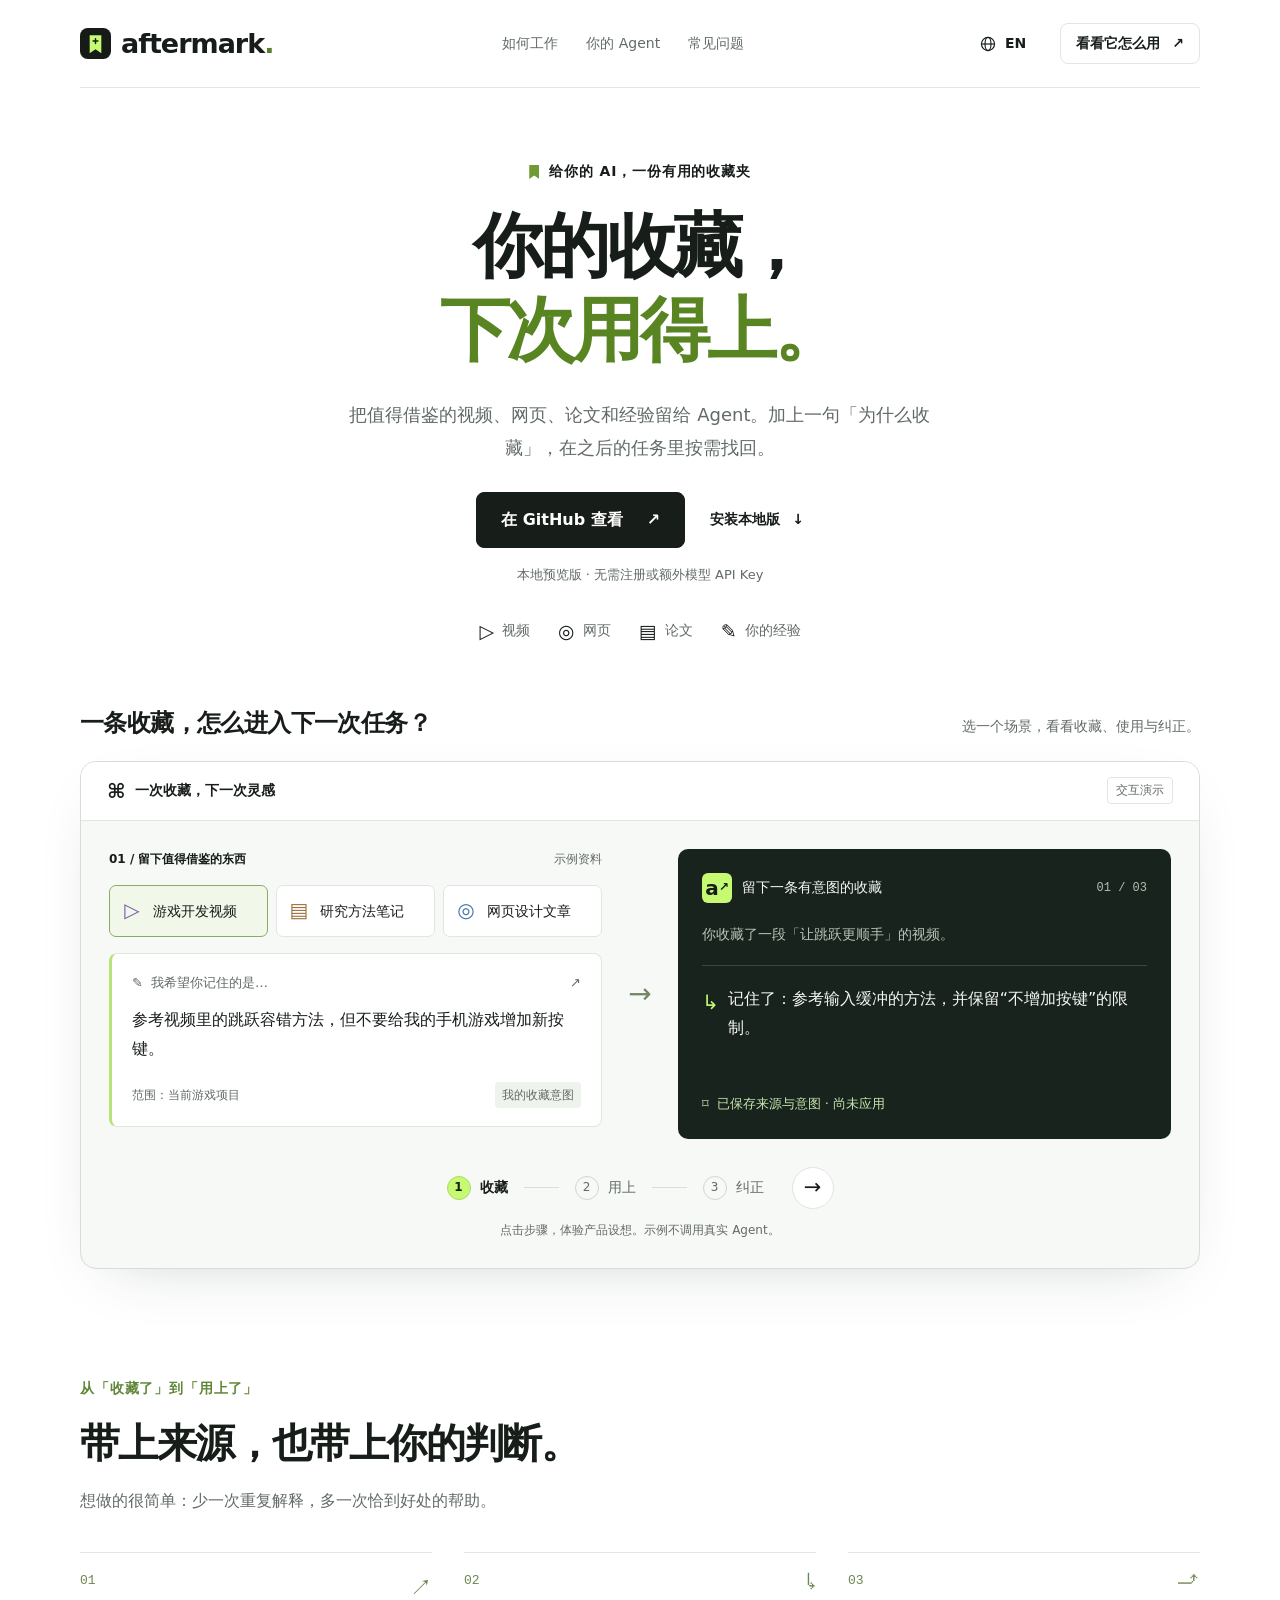
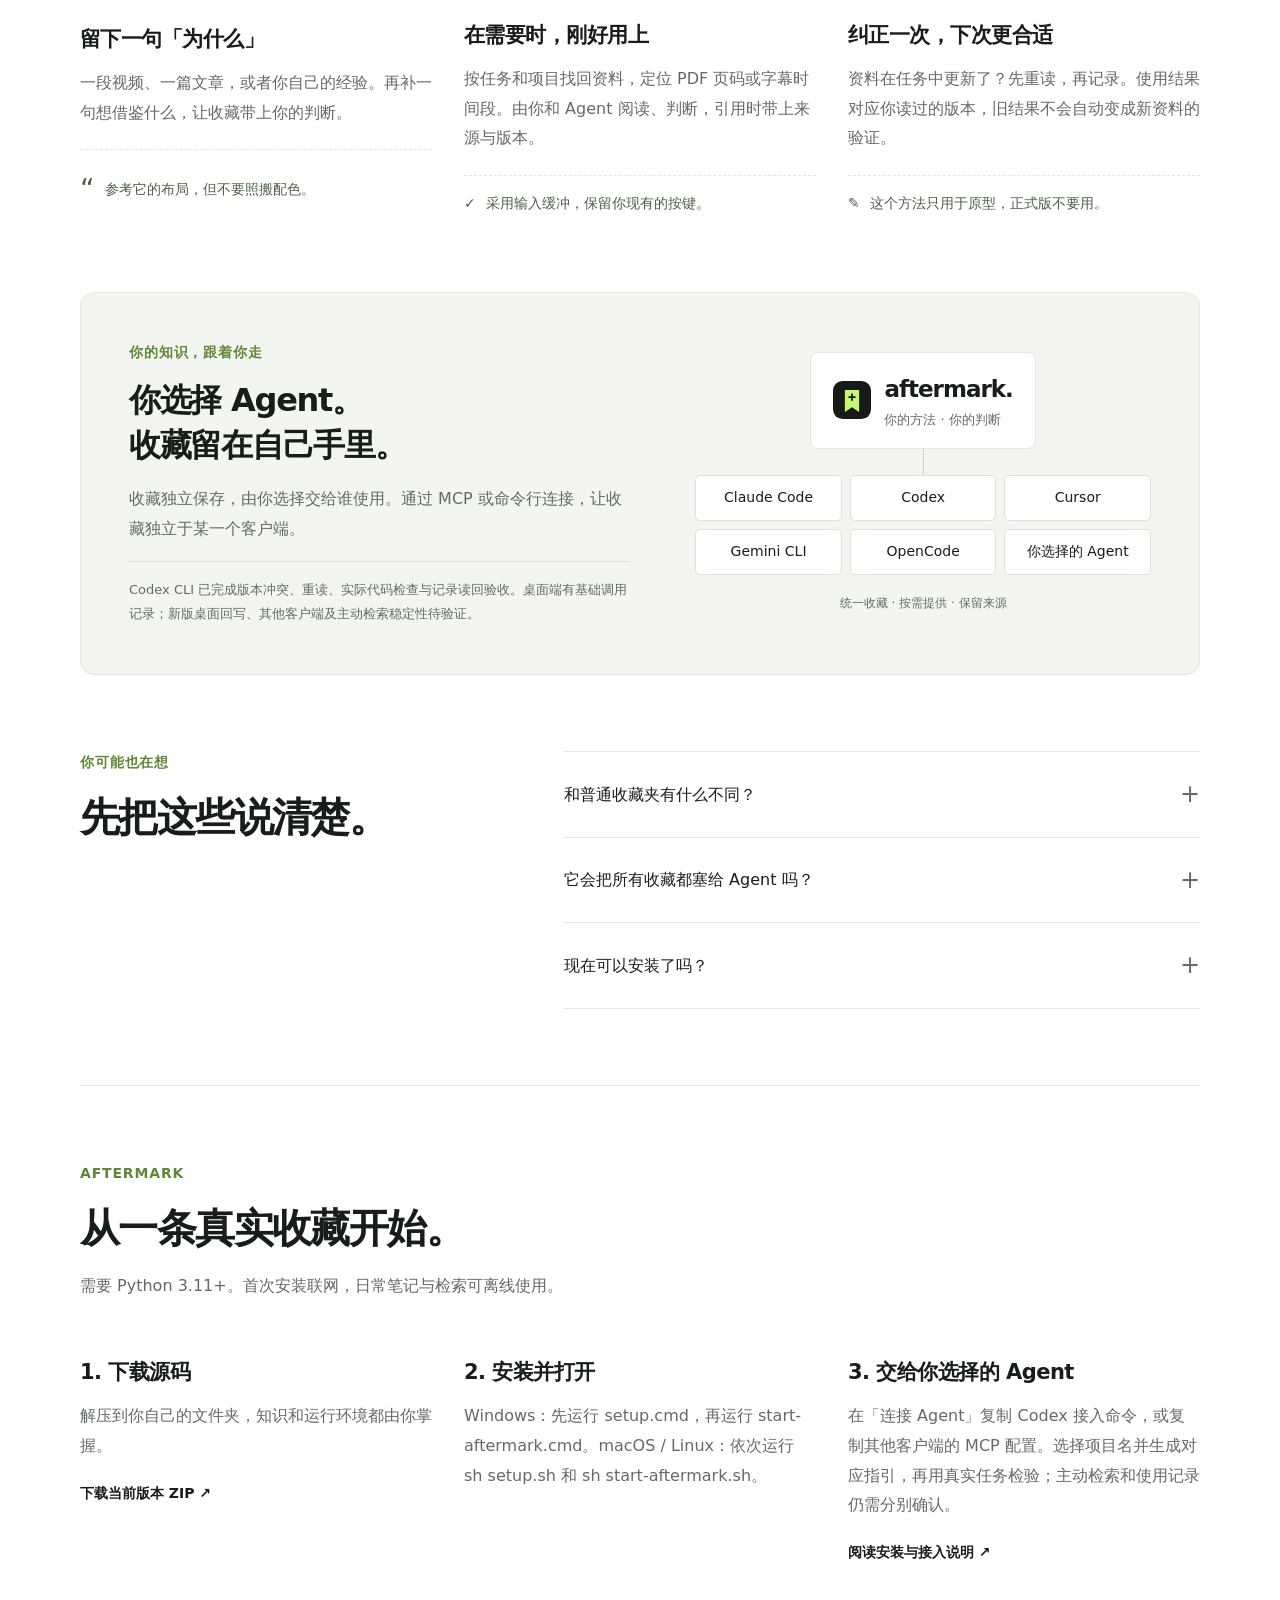
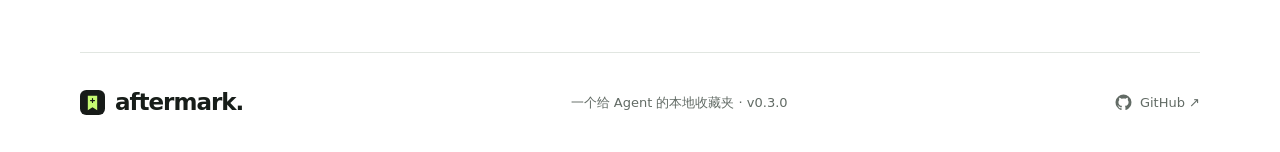
==== commit b2cb52bb: "Bind usage records to read revisions and verify with real Codex" ====
--- a/website/Aftermark-介绍页.html
+++ b/website/Aftermark-介绍页.html
@@ -61,17 +61,17 @@
       <div class="feature-grid">
         <article class="feature"><div class="feature-number">01<span aria-hidden="true">↗</span></div><h3 data-i18n="feature1Title">留下一句「为什么」</h3><p data-i18n="feature1Description">一段视频、一篇文章，或者你自己的经验。再补一句想借鉴什么，让收藏带上你的判断。</p><div class="feature-example"><span class="quote-mark" aria-hidden="true">“</span><p data-i18n="feature1Example">参考它的布局，但不要照搬配色。</p></div></article>
         <article class="feature"><div class="feature-number">02<span aria-hidden="true">↳</span></div><h3 data-i18n="feature2Title">在需要时，刚好用上</h3><p data-i18n="feature2Description">按任务和项目找回资料，定位 PDF 页码或字幕时间段。由你和 Agent 阅读、判断，引用时带上来源与版本。</p><div class="feature-example"><span class="example-check" aria-hidden="true">✓</span><p data-i18n="feature2Example">采用输入缓冲，保留你现有的按键。</p></div></article>
-        <article class="feature"><div class="feature-number">03<span aria-hidden="true">⤴</span></div><h3 data-i18n="feature3Title">纠正一次，下次更合适</h3><p data-i18n="feature3Description">纠正内容也能帮你找回收藏，并遵守项目范围。资料更新后，旧的使用记录会提醒你重新判断。</p><div class="feature-example"><span class="example-pencil" aria-hidden="true">✎</span><p data-i18n="feature3Example">这个方法只用于原型，正式版不要用。</p></div></article>
+        <article class="feature"><div class="feature-number">03<span aria-hidden="true">⤴</span></div><h3 data-i18n="feature3Title">纠正一次，下次更合适</h3><p data-i18n="feature3Description">资料在任务中更新了？先重读，再记录。使用结果对应你读过的版本，旧结果不会自动变成新资料的验证。</p><div class="feature-example"><span class="example-pencil" aria-hidden="true">✎</span><p data-i18n="feature3Example">这个方法只用于原型，正式版不要用。</p></div></article>
       </div>
     </section>
-    <section class="agents-section wrap" id="agents" aria-labelledby="agents-title"><div class="agents-copy"><p class="eyebrow" data-i18n="agentsEyebrow">你的知识，跟着你走</p><h2 id="agents-title" data-i18n="agentsTitle">你选择 Agent。<br>收藏留在自己手里。</h2><p data-i18n="agentsDescription">收藏独立保存，由你选择交给谁使用。通过 MCP 或命令行连接，让收藏独立于某一个客户端。</p><span class="planned-label" data-i18n="agentsStatus">已在 Codex CLI 和桌面对话中验证工具调用。其他客户端兼容性、日常主动检索的稳定性待验证。</span></div><div class="agent-map"><div class="knowledge-hub"><img src="[data-uri]" alt="" width="38" height="38"><div><strong>aftermark.</strong><span data-i18n="hubLabel">你的方法 · 你的判断</span></div></div><div class="map-line" aria-hidden="true"></div><div class="agent-names"><span>Claude Code</span><span>Codex</span><span>Cursor</span><span>Gemini CLI</span><span>OpenCode</span><span data-i18n="agentMore">你选择的 Agent</span></div><p class="map-note" data-i18n="mapNote">统一收藏 · 按需提供 · 保留来源</p></div></section>
+    <section class="agents-section wrap" id="agents" aria-labelledby="agents-title"><div class="agents-copy"><p class="eyebrow" data-i18n="agentsEyebrow">你的知识，跟着你走</p><h2 id="agents-title" data-i18n="agentsTitle">你选择 Agent。<br>收藏留在自己手里。</h2><p data-i18n="agentsDescription">收藏独立保存，由你选择交给谁使用。通过 MCP 或命令行连接，让收藏独立于某一个客户端。</p><span class="planned-label" data-i18n="agentsStatus">Codex CLI 已完成版本冲突、重读、实际代码检查与记录读回验收。桌面端有基础调用记录；新版桌面回写、其他客户端及主动检索稳定性待验证。</span></div><div class="agent-map"><div class="knowledge-hub"><img src="[data-uri]" alt="" width="38" height="38"><div><strong>aftermark.</strong><span data-i18n="hubLabel">你的方法 · 你的判断</span></div></div><div class="map-line" aria-hidden="true"></div><div class="agent-names"><span>Claude Code</span><span>Codex</span><span>Cursor</span><span>Gemini CLI</span><span>OpenCode</span><span data-i18n="agentMore">你选择的 Agent</span></div><p class="map-note" data-i18n="mapNote">统一收藏 · 按需提供 · 保留来源</p></div></section>
     <section class="faq wrap section-space" id="faq" aria-labelledby="faq-title"><div class="faq-heading"><p class="eyebrow" data-i18n="faqEyebrow">你可能也在想</p><h2 id="faq-title" data-i18n="faqTitle">先把这些说清楚。</h2></div><div class="faq-list"><details><summary><span data-i18n="faq1Title">和普通收藏夹有什么不同？</span><span class="plus" aria-hidden="true">+</span></summary><p data-i18n="faq1Answer">Aftermark 想保留的不只是资料，还有你收藏它的意图：想借鉴什么、在哪个项目适用，以及之前哪里用错过。目标是让这些判断真正进入 Agent 的工作过程。</p></details><details><summary><span data-i18n="faq2Title">它会把所有收藏都塞给 Agent 吗？</span><span class="plus" aria-hidden="true">+</span></summary><p data-i18n="faq2Answer">设计目标是按任务提供少量相关内容，并保留适用范围。普通参考资料不会自动变成必须执行的指令。你可以选择只对当前项目生效。</p></details><details><summary><span data-i18n="faq3Title">现在可以安装了吗？</span><span class="plus" aria-hidden="true">+</span></summary><p data-i18n="faq3Answer">可以，页面下方提供当前版本下载和安装步骤。本地版支持笔记、普通网页、文本 PDF、视频链接与已有字幕，以及任务检索、纠正和使用记录。本页仍为预设演示，不连接真实 Agent。源码和安装步骤见页面底部的 GitHub 链接。</p></details></div></section>
 <section class="install wrap section-space" id="install">
   <div class="section-intro"><p class="eyebrow">AFTERMARK</p><h2 data-i18n="installTitle">从一条真实收藏开始。</h2><p data-i18n="installIntro">需要 Python 3.11+。首次安装联网，日常笔记与检索可离线使用。</p></div>
   <div class="feature-grid"><article class="feature"><h3 data-i18n="installDownload">1. 下载源码</h3><p data-i18n="installDownloadText">解压到你自己的文件夹，知识和运行环境都由你掌握。</p><a class="text-link" href="https://github.com/FleetSnowFIuff/Aftermark/releases/latest/download/Aftermark-source.zip" data-i18n="downloadCta">下载当前版本 ZIP ↗</a></article><article class="feature"><h3 data-i18n="installRun">2. 安装并打开</h3><p data-i18n="installRunText">Windows：先运行 setup.cmd，再运行 start-aftermark.cmd。macOS / Linux：依次运行 sh setup.sh 和 sh start-aftermark.sh。</p></article><article class="feature"><h3 data-i18n="installUse">3. 交给你选择的 Agent</h3><p data-i18n="installUseText">在「连接 Agent」复制 Codex 接入命令，或复制其他客户端的 MCP 配置。选择项目名并生成对应指引，再用真实任务检验；主动检索和使用记录仍需分别确认。</p><a class="text-link" href="https://github.com/FleetSnowFIuff/Aftermark/blob/main/README.zh-CN.md" data-i18n="guideCta">阅读安装与接入说明 ↗</a></article></div>
 </section>
   </main>
-  <footer class="footer wrap"><a href="#" class="brand"><img src="[data-uri]" alt="" width="25" height="25"><span>aftermark.</span></a><span data-i18n="footerNote">一个给 Agent 的本地收藏夹 · v0.2.0</span><a href="https://github.com/FleetSnowFIuff/Aftermark" target="_blank" rel="noopener noreferrer" class="github-status"><svg width="17" height="17" viewBox="0 0 24 24" fill="currentColor" aria-hidden="true"><path d="M12 .8a11.2 11.2 0 0 0-3.54 21.83c.56.1.77-.24.77-.54v-2.1c-3.13.68-3.79-1.33-3.79-1.33-.51-1.3-1.25-1.65-1.25-1.65-1.02-.7.08-.69.08-.69 1.13.08 1.72 1.16 1.72 1.16 1 .1 1.77 2.31 3.3 1.05.1-.73.39-1.23.71-1.51-2.5-.28-5.13-1.25-5.13-5.57 0-1.23.44-2.23 1.16-3.02-.12-.28-.5-1.43.11-2.98 0 0 .95-.3 3.08 1.15A10.8 10.8 0 0 1 12 6.22c.95 0 1.9.13 2.79.38 2.14-1.45 3.08-1.15 3.08-1.15.61 1.55.23 2.7.11 2.98.72.79 1.16 1.79 1.16 3.02 0 4.33-2.64 5.28-5.15 5.56.4.35.76 1.03.76 2.07v3.01c0 .3.2.65.77.54A11.2 11.2 0 0 0 12 .8Z"/></svg><span data-i18n="githubStatus">GitHub ↗</span></a></footer>
+  <footer class="footer wrap"><a href="#" class="brand"><img src="[data-uri]" alt="" width="25" height="25"><span>aftermark.</span></a><span data-i18n="footerNote">一个给 Agent 的本地收藏夹 · v0.3.0</span><a href="https://github.com/FleetSnowFIuff/Aftermark" target="_blank" rel="noopener noreferrer" class="github-status"><svg width="17" height="17" viewBox="0 0 24 24" fill="currentColor" aria-hidden="true"><path d="M12 .8a11.2 11.2 0 0 0-3.54 21.83c.56.1.77-.24.77-.54v-2.1c-3.13.68-3.79-1.33-3.79-1.33-.51-1.3-1.25-1.65-1.25-1.65-1.02-.7.08-.69.08-.69 1.13.08 1.72 1.16 1.72 1.16 1 .1 1.77 2.31 3.3 1.05.1-.73.39-1.23.71-1.51-2.5-.28-5.13-1.25-5.13-5.57 0-1.23.44-2.23 1.16-3.02-.12-.28-.5-1.43.11-2.98 0 0 .95-.3 3.08 1.15A10.8 10.8 0 0 1 12 6.22c.95 0 1.9.13 2.79.38 2.14-1.45 3.08-1.15 3.08-1.15.61 1.55.23 2.7.11 2.98.72.79 1.16 1.79 1.16 3.02 0 4.33-2.64 5.28-5.15 5.56.4.35.76 1.03.76 2.07v3.01c0 .3.2.65.77.54A11.2 11.2 0 0 0 12 .8Z"/></svg><span data-i18n="githubStatus">GitHub ↗</span></a></footer>
   <noscript><p class="no-script">请启用 JavaScript 使用语言切换和交互演示。Enable JavaScript for the language switch and interactive demo.</p></noscript>
 <script>
 const copy = {
@@ -84,10 +84,10 @@
     eyebrow:'给你的 AI，一份有用的收藏夹',heroTitle:'你的收藏，<br><span class="highlight">下次用得上。</span>',heroDescription:'把值得借鉴的视频、网页、论文和经验留给 Agent。加上一句「为什么收藏」，在之后的任务里按需找回。',heroCta:'在 GitHub 查看 <span aria-hidden="true">↗</span>',heroSecondary:'安装本地版 <span aria-hidden="true">↓</span>',heroNote:'本地预览版 · 无需注册或额外模型 API Key',formatsLabel:'知识来源',formatVideo:'视频',formatWeb:'网页',formatPaper:'论文',formatNote:'你的经验',
     demoTitle:'一次收藏，下一次灵感',demoBadge:'交互演示',sourceHeading:'01 / 留下值得借鉴的东西',sampleLabel:'示例资料',sourceLabel:'选择示例',sourceGame:'游戏开发视频',sourceResearch:'研究方法笔记',sourceWeb:'网页设计文章',intentLabel:'我希望你记住的是…',intentTag:'我的收藏意图',stepsLabel:'演示步骤',stepSave:'收藏',stepUse:'用上',stepRefine:'纠正',nextLabel:'下一步',demoDisclaimer:'点击步骤，体验产品设想。示例不调用真实 Agent。',
     howEyebrow:'从「收藏了」到「用上了」',howTitle:'带上来源，也带上你的判断。',howDescription:'想做的很简单：少一次重复解释，多一次恰到好处的帮助。',
-    feature1Title:'留下一句「为什么」',feature1Description:'一段视频、一篇文章，或者你自己的经验。再补一句想借鉴什么，让收藏带上你的判断。',feature1Example:'参考它的布局，但不要照搬配色。',feature2Title:'在需要时，刚好用上',feature2Description:'按任务和项目找回资料，定位 PDF 页码或字幕时间段。由你和 Agent 阅读、判断，引用时带上来源与版本。',feature2Example:'采用输入缓冲，保留你现有的按键。',feature3Title:'纠正一次，下次更合适',feature3Description:'纠正内容也能帮你找回收藏，并遵守项目范围。资料更新后，旧的使用记录会提醒你重新判断。',feature3Example:'这个方法只用于原型，正式版不要用。',
-    agentsEyebrow:'你的知识，跟着你走',agentsTitle:'你选择 Agent。<br>收藏留在自己手里。',agentsDescription:'收藏独立保存，由你选择交给谁使用。通过 MCP 或命令行连接，让收藏独立于某一个客户端。',agentsStatus:'已在 Codex CLI 和桌面对话中验证工具调用。其他客户端兼容性、日常主动检索的稳定性待验证。',hubLabel:'你的方法 · 你的判断',agentMore:'你选择的 Agent',mapNote:'统一收藏 · 按需提供 · 保留来源',
+    feature1Title:'留下一句「为什么」',feature1Description:'一段视频、一篇文章，或者你自己的经验。再补一句想借鉴什么，让收藏带上你的判断。',feature1Example:'参考它的布局，但不要照搬配色。',feature2Title:'在需要时，刚好用上',feature2Description:'按任务和项目找回资料，定位 PDF 页码或字幕时间段。由你和 Agent 阅读、判断，引用时带上来源与版本。',feature2Example:'采用输入缓冲，保留你现有的按键。',feature3Title:'纠正一次，下次更合适',feature3Description:'资料在任务中更新了？先重读，再记录。使用结果对应你读过的版本，旧结果不会自动变成新资料的验证。',feature3Example:'这个方法只用于原型，正式版不要用。',
+    agentsEyebrow:'你的知识，跟着你走',agentsTitle:'你选择 Agent。<br>收藏留在自己手里。',agentsDescription:'收藏独立保存，由你选择交给谁使用。通过 MCP 或命令行连接，让收藏独立于某一个客户端。',agentsStatus:'Codex CLI 已完成版本冲突、重读、实际代码检查与记录读回验收。桌面端有基础调用记录；新版桌面回写、其他客户端及主动检索稳定性待验证。',hubLabel:'你的方法 · 你的判断',agentMore:'你选择的 Agent',mapNote:'统一收藏 · 按需提供 · 保留来源',
     faqEyebrow:'你可能也在想',faqTitle:'先把这些说清楚。',faq1Title:'和普通收藏夹有什么不同？',faq1Answer:'Aftermark 想保留的不只是资料，还有你收藏它的意图：想借鉴什么、在哪个项目适用，以及之前哪里用错过。目标是让这些判断真正进入 Agent 的工作过程。',faq2Title:'它会把所有收藏都塞给 Agent 吗？',faq2Answer:'设计目标是按任务提供少量相关内容，并保留适用范围。普通参考资料不会自动变成必须执行的指令。你可以选择只对当前项目生效。',faq3Title:'现在可以安装了吗？',faq3Answer:'可以，页面下方提供当前版本下载和安装步骤。本地版支持笔记、普通网页、文本 PDF、视频链接与已有字幕，以及任务检索、纠正和使用记录。本页仍为预设演示，不连接真实 Agent。源码和安装步骤见页面底部的 GitHub 链接。',
-    footerNote:'一个给 Agent 的本地收藏夹 · v0.2.0',githubStatus:'GitHub ↗'
+    footerNote:'一个给 Agent 的本地收藏夹 · v0.3.0',githubStatus:'GitHub ↗'
   },
   en: {
     demoHeading:'From a bookmark to the next task.',demoHint:'Pick a scenario. Follow it from saved to used.',
@@ -98,10 +98,10 @@
     eyebrow:'A BOOKMARK COLLECTION FOR YOUR AI',heroTitle:'Good finds.<br><span class="highlight">Better next time.</span>',heroDescription:'Save a video, an article, a paper, or your own experience. Add why you saved it, so your agent can find the right context for a later task.',heroCta:'View on GitHub <span aria-hidden="true">↗</span>',heroSecondary:'Install locally <span aria-hidden="true">↓</span>',heroNote:'Local preview · No account or extra model API key',formatsLabel:'Knowledge sources',formatVideo:'Videos',formatWeb:'Articles',formatPaper:'Papers',formatNote:'Your notes',
     demoTitle:'One good find. A better next step.',demoBadge:'INTERACTIVE DEMO',sourceHeading:'01 / SAVE SOMETHING WORTH USING',sampleLabel:'Sample sources',sourceLabel:'Choose a sample',sourceGame:'Game dev video',sourceResearch:'Research notes',sourceWeb:'Design article',intentLabel:'What I want you to remember…',intentTag:'My intent',stepsLabel:'Demo steps',stepSave:'Save',stepUse:'Apply',stepRefine:'Refine',nextLabel:'Next step',demoDisclaimer:'An interactive concept with sample content. No real agent calls.',
     howEyebrow:'FROM SAVED FOR LATER TO USED FOR REAL',howTitle:'Keep the source. Keep your judgment.',howDescription:'Less explaining yourself again. More help that fits the task.',
-    feature1Title:'Save the “why,” too.',feature1Description:'A video, an article, or a lesson of your own. Add what you want to borrow, so your judgment stays with the source.',feature1Example:'Borrow the layout, but keep our own colors.',feature2Title:'Bring it in when it fits.',feature2Description:'Find candidates by task and project. Read a PDF page or saved subtitle segment, then cite the source with its bookmark revision.',feature2Example:'Add input buffering. Keep the existing controls.',feature3Title:'Correct it. Keep the lesson.',feature3Description:'Corrections can bring a bookmark back into search, within its project scope. When the source changes, older usage records remind you to reassess.',feature3Example:'Use this for prototypes only, not production.',
-    agentsEyebrow:'YOUR KNOWLEDGE GOES WITH YOU',agentsTitle:'Choose your agent.<br>Keep your collection.',agentsDescription:'Keep your collection independent. Choose which agent uses it. Connect through MCP or the CLI, independently of any one client.',agentsStatus:'Tool calls verified in Codex CLI and desktop. Other clients and reliable proactive retrieval still need validation.',hubLabel:'Your methods. Your judgment.',agentMore:'Your next agent',mapNote:'ONE COLLECTION · RELEVANT CONTEXT · SOURCES INTACT',
+    feature1Title:'Save the “why,” too.',feature1Description:'A video, an article, or a lesson of your own. Add what you want to borrow, so your judgment stays with the source.',feature1Example:'Borrow the layout, but keep our own colors.',feature2Title:'Bring it in when it fits.',feature2Description:'Find candidates by task and project. Read a PDF page or saved subtitle segment, then cite the source with its bookmark revision.',feature2Example:'Add input buffering. Keep the existing controls.',feature3Title:'Correct it. Keep the lesson.',feature3Description:'Source changed during a task? Read it again before recording. Each result belongs to the version you read; older evidence does not validate new content.',feature3Example:'Use this for prototypes only, not production.',
+    agentsEyebrow:'YOUR KNOWLEDGE GOES WITH YOU',agentsTitle:'Choose your agent.<br>Keep your collection.',agentsDescription:'Keep your collection independent. Choose which agent uses it. Connect through MCP or the CLI, independently of any one client.',agentsStatus:'Codex CLI passed conflict recovery, actual code checks and record readback. Desktop has earlier basic-call evidence; new desktop writeback, other clients and reliable proactive retrieval remain unverified.',hubLabel:'Your methods. Your judgment.',agentMore:'Your next agent',mapNote:'ONE COLLECTION · RELEVANT CONTEXT · SOURCES INTACT',
     faqEyebrow:'A FEW THINGS WORTH KNOWING',faqTitle:'Let’s clear things up.',faq1Title:'How is this different from a bookmark manager?',faq1Answer:'Aftermark aims to keep your intent alongside the source: what to borrow, which project it applies to, and what went wrong last time. The goal is to bring those judgments into the agent’s actual work.',faq2Title:'Will it send my entire collection to the agent?',faq2Answer:'The design is to provide a small amount of relevant context for each task, including its scope. Reference material does not automatically become an instruction. You can limit a preference to one project.',faq3Title:'Can I install it today?',faq3Answer:'Yes. Download the current version and follow the setup section below. The local app supports notes, ordinary webpages, text PDFs, video links and transcripts, task retrieval, corrections, and usage records. This page remains a preset demo without real agent calls. Find source code and installation steps via the GitHub link below.',
-    footerNote:'A local bookmark collection for agents · v0.2.0',githubStatus:'GitHub ↗'
+    footerNote:'A local bookmark collection for agents · v0.3.0',githubStatus:'GitHub ↗'
   }
 };
 
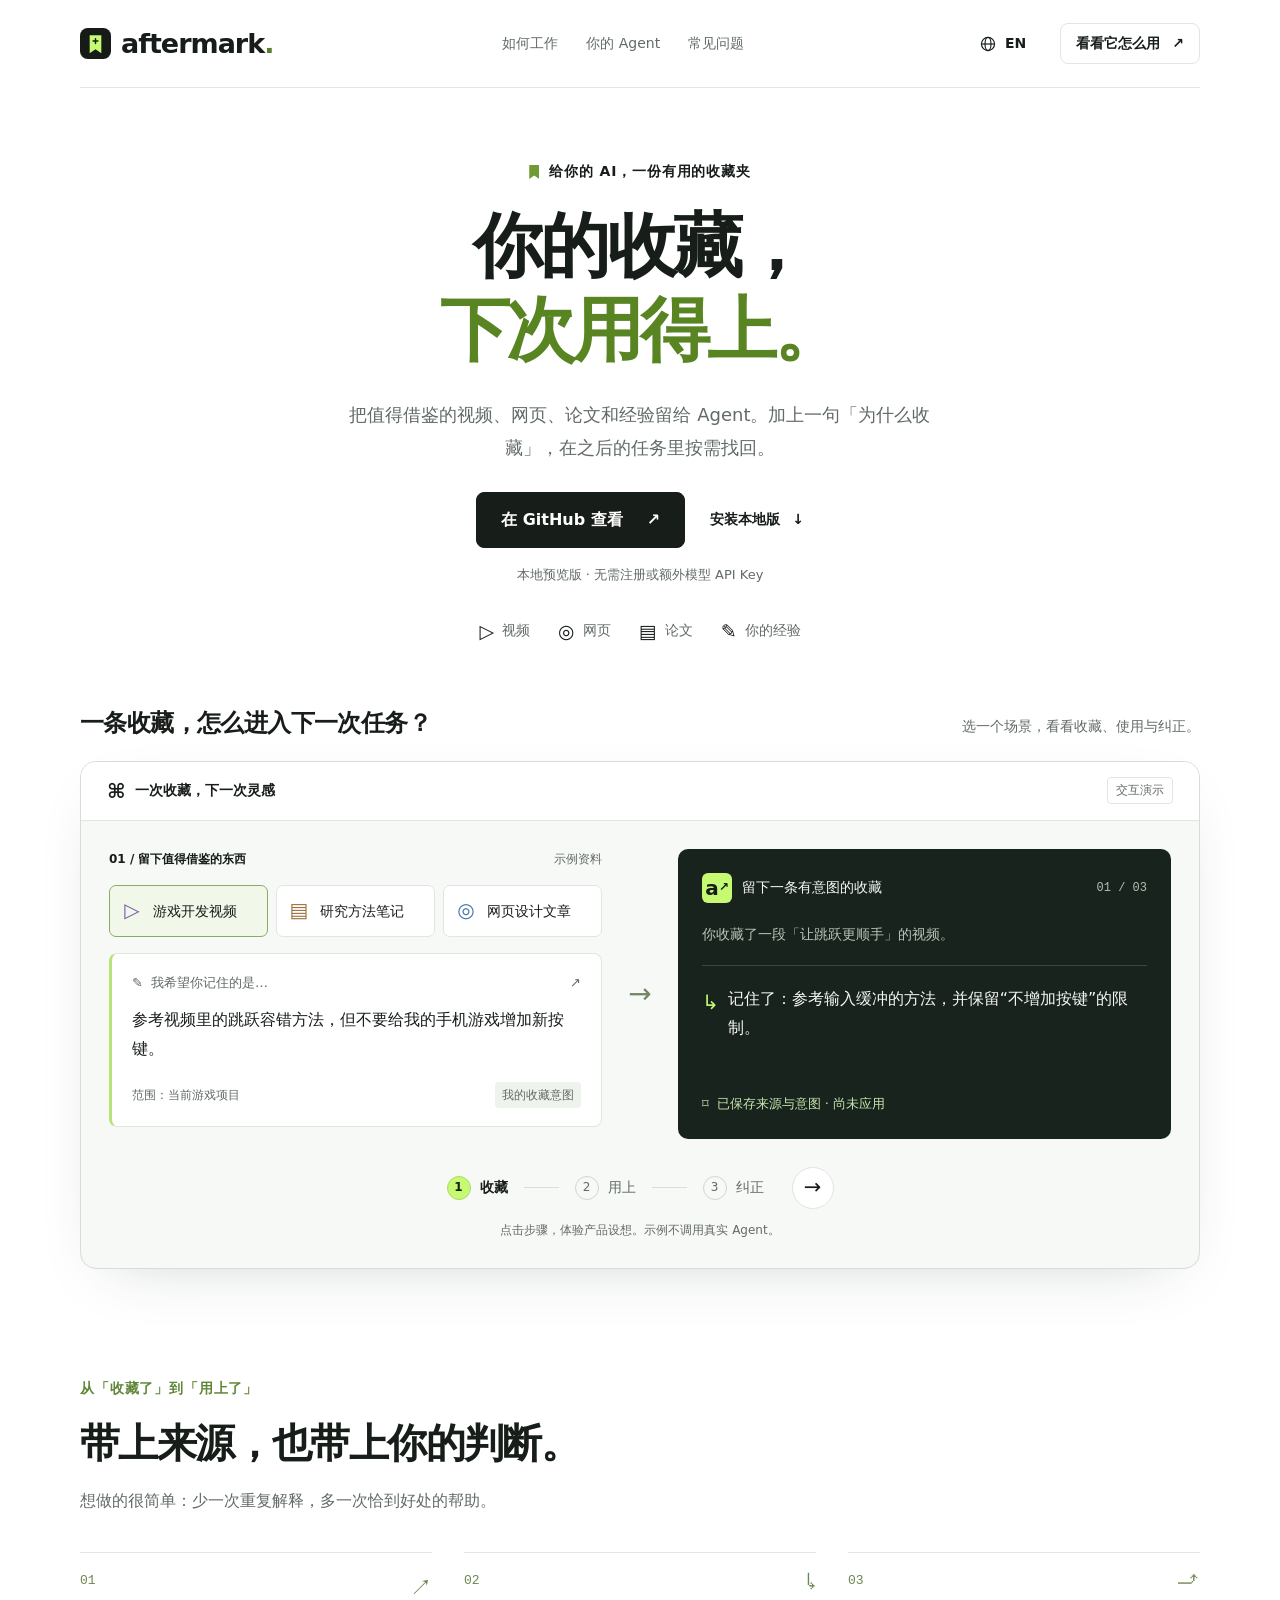
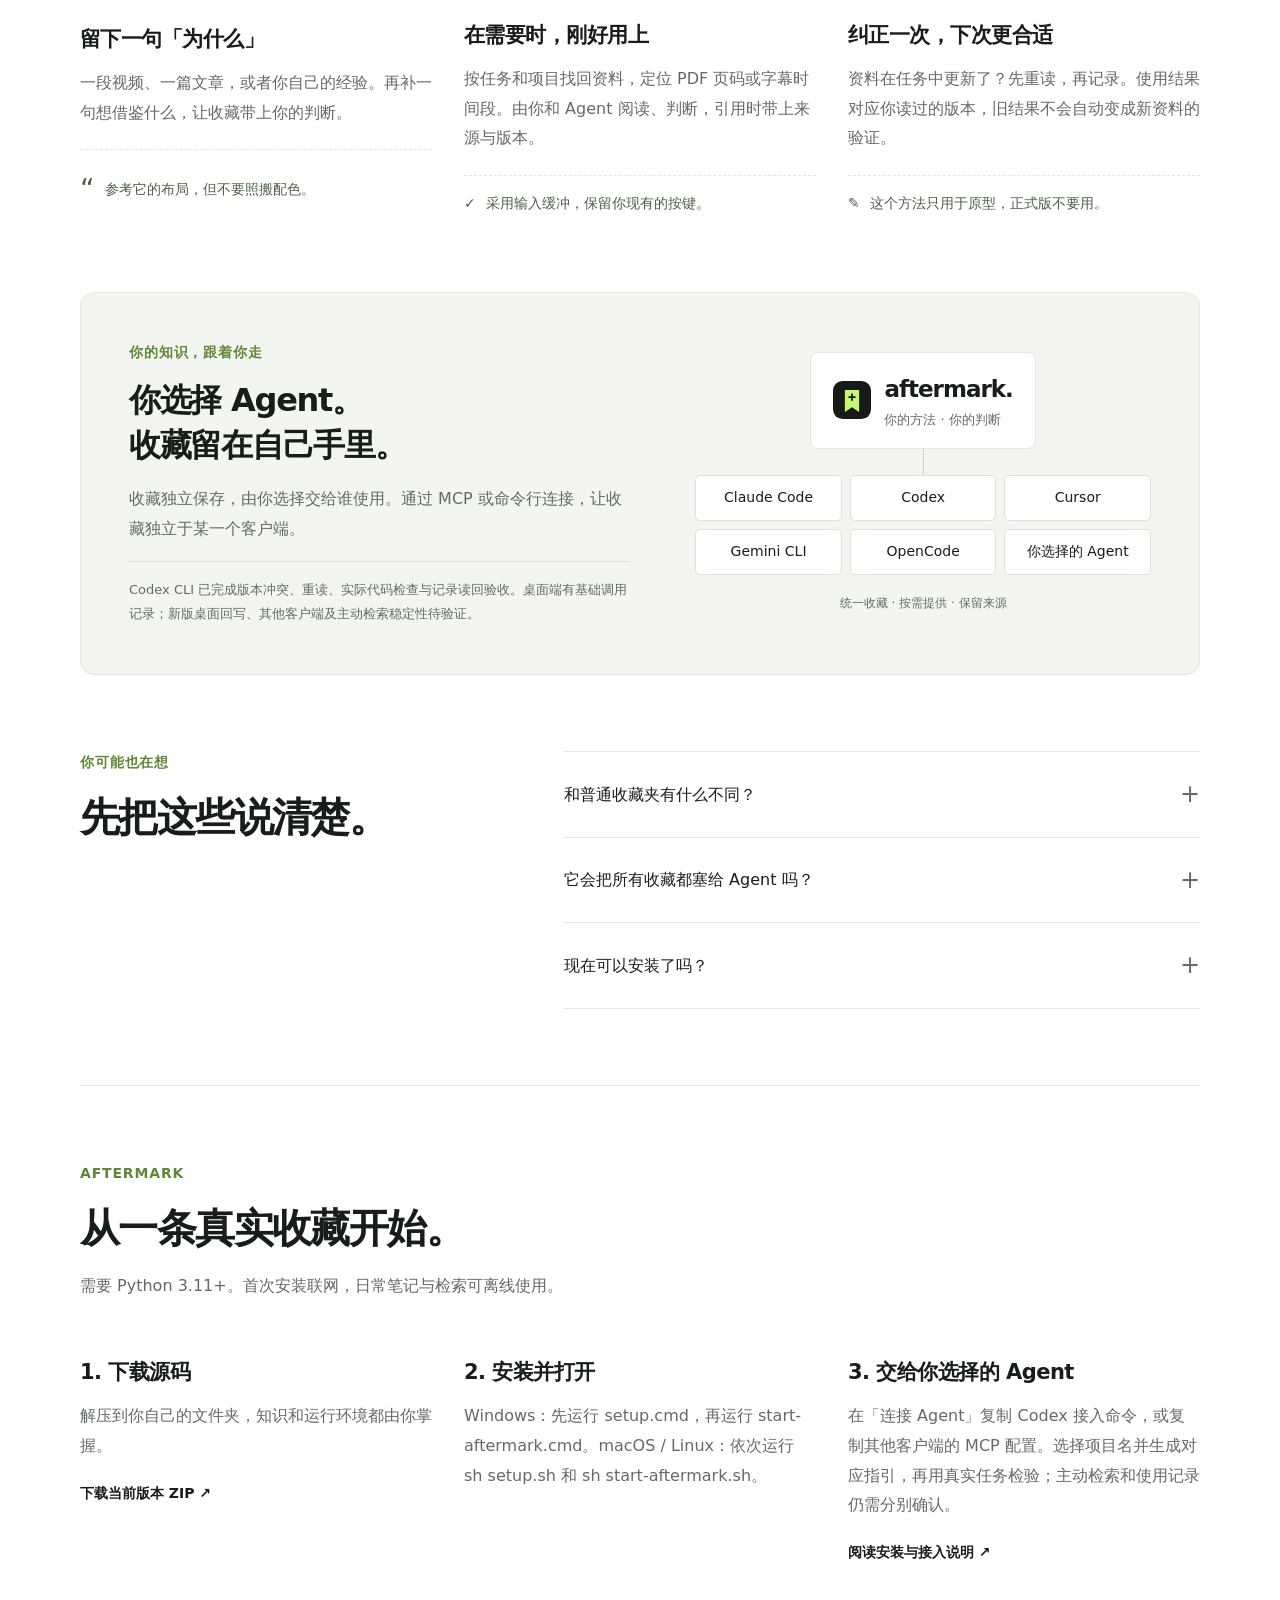
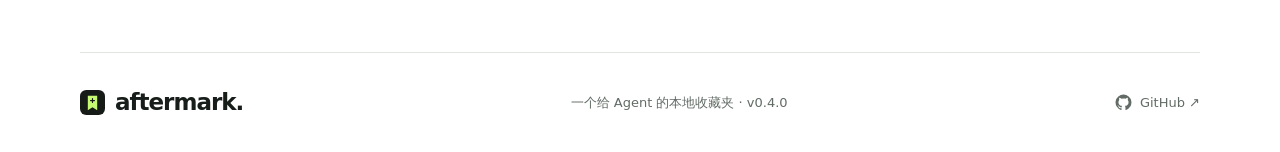
==== commit ecb457f2: "Add shared webpage and PDF URL imports with real Codex acceptance" ====
--- a/website/Aftermark-介绍页.html
+++ b/website/Aftermark-介绍页.html
@@ -65,13 +65,13 @@
       </div>
     </section>
     <section class="agents-section wrap" id="agents" aria-labelledby="agents-title"><div class="agents-copy"><p class="eyebrow" data-i18n="agentsEyebrow">你的知识，跟着你走</p><h2 id="agents-title" data-i18n="agentsTitle">你选择 Agent。<br>收藏留在自己手里。</h2><p data-i18n="agentsDescription">收藏独立保存，由你选择交给谁使用。通过 MCP 或命令行连接，让收藏独立于某一个客户端。</p><span class="planned-label" data-i18n="agentsStatus">Codex CLI 已完成版本冲突、重读、实际代码检查与记录读回验收。桌面端有基础调用记录；新版桌面回写、其他客户端及主动检索稳定性待验证。</span></div><div class="agent-map"><div class="knowledge-hub"><img src="[data-uri]" alt="" width="38" height="38"><div><strong>aftermark.</strong><span data-i18n="hubLabel">你的方法 · 你的判断</span></div></div><div class="map-line" aria-hidden="true"></div><div class="agent-names"><span>Claude Code</span><span>Codex</span><span>Cursor</span><span>Gemini CLI</span><span>OpenCode</span><span data-i18n="agentMore">你选择的 Agent</span></div><p class="map-note" data-i18n="mapNote">统一收藏 · 按需提供 · 保留来源</p></div></section>
-    <section class="faq wrap section-space" id="faq" aria-labelledby="faq-title"><div class="faq-heading"><p class="eyebrow" data-i18n="faqEyebrow">你可能也在想</p><h2 id="faq-title" data-i18n="faqTitle">先把这些说清楚。</h2></div><div class="faq-list"><details><summary><span data-i18n="faq1Title">和普通收藏夹有什么不同？</span><span class="plus" aria-hidden="true">+</span></summary><p data-i18n="faq1Answer">Aftermark 想保留的不只是资料，还有你收藏它的意图：想借鉴什么、在哪个项目适用，以及之前哪里用错过。目标是让这些判断真正进入 Agent 的工作过程。</p></details><details><summary><span data-i18n="faq2Title">它会把所有收藏都塞给 Agent 吗？</span><span class="plus" aria-hidden="true">+</span></summary><p data-i18n="faq2Answer">设计目标是按任务提供少量相关内容，并保留适用范围。普通参考资料不会自动变成必须执行的指令。你可以选择只对当前项目生效。</p></details><details><summary><span data-i18n="faq3Title">现在可以安装了吗？</span><span class="plus" aria-hidden="true">+</span></summary><p data-i18n="faq3Answer">可以，页面下方提供当前版本下载和安装步骤。本地版支持笔记、普通网页、文本 PDF、视频链接与已有字幕，以及任务检索、纠正和使用记录。本页仍为预设演示，不连接真实 Agent。源码和安装步骤见页面底部的 GitHub 链接。</p></details></div></section>
+    <section class="faq wrap section-space" id="faq" aria-labelledby="faq-title"><div class="faq-heading"><p class="eyebrow" data-i18n="faqEyebrow">你可能也在想</p><h2 id="faq-title" data-i18n="faqTitle">先把这些说清楚。</h2></div><div class="faq-list"><details><summary><span data-i18n="faq1Title">和普通收藏夹有什么不同？</span><span class="plus" aria-hidden="true">+</span></summary><p data-i18n="faq1Answer">Aftermark 想保留的不只是资料，还有你收藏它的意图：想借鉴什么、在哪个项目适用，以及之前哪里用错过。目标是让这些判断真正进入 Agent 的工作过程。</p></details><details><summary><span data-i18n="faq2Title">它会把所有收藏都塞给 Agent 吗？</span><span class="plus" aria-hidden="true">+</span></summary><p data-i18n="faq2Answer">设计目标是按任务提供少量相关内容，并保留适用范围。普通参考资料不会自动变成必须执行的指令。你可以选择只对当前项目生效。</p></details><details><summary><span data-i18n="faq3Title">现在可以安装了吗？</span><span class="plus" aria-hidden="true">+</span></summary><p data-i18n="faq3Answer">可以，页面下方提供当前版本下载和安装步骤。本地版支持笔记、网页正文和 PDF 链接导入、视频链接与已有字幕。也可以直接让 Agent 导入资料，再检索、阅读和记录使用情况。本页仍为预设演示，不连接真实 Agent。源码和安装步骤见页面底部的 GitHub 链接。</p></details></div></section>
 <section class="install wrap section-space" id="install">
   <div class="section-intro"><p class="eyebrow">AFTERMARK</p><h2 data-i18n="installTitle">从一条真实收藏开始。</h2><p data-i18n="installIntro">需要 Python 3.11+。首次安装联网，日常笔记与检索可离线使用。</p></div>
   <div class="feature-grid"><article class="feature"><h3 data-i18n="installDownload">1. 下载源码</h3><p data-i18n="installDownloadText">解压到你自己的文件夹，知识和运行环境都由你掌握。</p><a class="text-link" href="https://github.com/FleetSnowFIuff/Aftermark/releases/latest/download/Aftermark-source.zip" data-i18n="downloadCta">下载当前版本 ZIP ↗</a></article><article class="feature"><h3 data-i18n="installRun">2. 安装并打开</h3><p data-i18n="installRunText">Windows：先运行 setup.cmd，再运行 start-aftermark.cmd。macOS / Linux：依次运行 sh setup.sh 和 sh start-aftermark.sh。</p></article><article class="feature"><h3 data-i18n="installUse">3. 交给你选择的 Agent</h3><p data-i18n="installUseText">在「连接 Agent」复制 Codex 接入命令，或复制其他客户端的 MCP 配置。选择项目名并生成对应指引，再用真实任务检验；主动检索和使用记录仍需分别确认。</p><a class="text-link" href="https://github.com/FleetSnowFIuff/Aftermark/blob/main/README.zh-CN.md" data-i18n="guideCta">阅读安装与接入说明 ↗</a></article></div>
 </section>
   </main>
-  <footer class="footer wrap"><a href="#" class="brand"><img src="[data-uri]" alt="" width="25" height="25"><span>aftermark.</span></a><span data-i18n="footerNote">一个给 Agent 的本地收藏夹 · v0.3.0</span><a href="https://github.com/FleetSnowFIuff/Aftermark" target="_blank" rel="noopener noreferrer" class="github-status"><svg width="17" height="17" viewBox="0 0 24 24" fill="currentColor" aria-hidden="true"><path d="M12 .8a11.2 11.2 0 0 0-3.54 21.83c.56.1.77-.24.77-.54v-2.1c-3.13.68-3.79-1.33-3.79-1.33-.51-1.3-1.25-1.65-1.25-1.65-1.02-.7.08-.69.08-.69 1.13.08 1.72 1.16 1.72 1.16 1 .1 1.77 2.31 3.3 1.05.1-.73.39-1.23.71-1.51-2.5-.28-5.13-1.25-5.13-5.57 0-1.23.44-2.23 1.16-3.02-.12-.28-.5-1.43.11-2.98 0 0 .95-.3 3.08 1.15A10.8 10.8 0 0 1 12 6.22c.95 0 1.9.13 2.79.38 2.14-1.45 3.08-1.15 3.08-1.15.61 1.55.23 2.7.11 2.98.72.79 1.16 1.79 1.16 3.02 0 4.33-2.64 5.28-5.15 5.56.4.35.76 1.03.76 2.07v3.01c0 .3.2.65.77.54A11.2 11.2 0 0 0 12 .8Z"/></svg><span data-i18n="githubStatus">GitHub ↗</span></a></footer>
+  <footer class="footer wrap"><a href="#" class="brand"><img src="[data-uri]" alt="" width="25" height="25"><span>aftermark.</span></a><span data-i18n="footerNote">一个给 Agent 的本地收藏夹 · v0.4.0</span><a href="https://github.com/FleetSnowFIuff/Aftermark" target="_blank" rel="noopener noreferrer" class="github-status"><svg width="17" height="17" viewBox="0 0 24 24" fill="currentColor" aria-hidden="true"><path d="M12 .8a11.2 11.2 0 0 0-3.54 21.83c.56.1.77-.24.77-.54v-2.1c-3.13.68-3.79-1.33-3.79-1.33-.51-1.3-1.25-1.65-1.25-1.65-1.02-.7.08-.69.08-.69 1.13.08 1.72 1.16 1.72 1.16 1 .1 1.77 2.31 3.3 1.05.1-.73.39-1.23.71-1.51-2.5-.28-5.13-1.25-5.13-5.57 0-1.23.44-2.23 1.16-3.02-.12-.28-.5-1.43.11-2.98 0 0 .95-.3 3.08 1.15A10.8 10.8 0 0 1 12 6.22c.95 0 1.9.13 2.79.38 2.14-1.45 3.08-1.15 3.08-1.15.61 1.55.23 2.7.11 2.98.72.79 1.16 1.79 1.16 3.02 0 4.33-2.64 5.28-5.15 5.56.4.35.76 1.03.76 2.07v3.01c0 .3.2.65.77.54A11.2 11.2 0 0 0 12 .8Z"/></svg><span data-i18n="githubStatus">GitHub ↗</span></a></footer>
   <noscript><p class="no-script">请启用 JavaScript 使用语言切换和交互演示。Enable JavaScript for the language switch and interactive demo.</p></noscript>
 <script>
 const copy = {
@@ -86,8 +86,8 @@
     howEyebrow:'从「收藏了」到「用上了」',howTitle:'带上来源，也带上你的判断。',howDescription:'想做的很简单：少一次重复解释，多一次恰到好处的帮助。',
     feature1Title:'留下一句「为什么」',feature1Description:'一段视频、一篇文章，或者你自己的经验。再补一句想借鉴什么，让收藏带上你的判断。',feature1Example:'参考它的布局，但不要照搬配色。',feature2Title:'在需要时，刚好用上',feature2Description:'按任务和项目找回资料，定位 PDF 页码或字幕时间段。由你和 Agent 阅读、判断，引用时带上来源与版本。',feature2Example:'采用输入缓冲，保留你现有的按键。',feature3Title:'纠正一次，下次更合适',feature3Description:'资料在任务中更新了？先重读，再记录。使用结果对应你读过的版本，旧结果不会自动变成新资料的验证。',feature3Example:'这个方法只用于原型，正式版不要用。',
     agentsEyebrow:'你的知识，跟着你走',agentsTitle:'你选择 Agent。<br>收藏留在自己手里。',agentsDescription:'收藏独立保存，由你选择交给谁使用。通过 MCP 或命令行连接，让收藏独立于某一个客户端。',agentsStatus:'Codex CLI 已完成版本冲突、重读、实际代码检查与记录读回验收。桌面端有基础调用记录；新版桌面回写、其他客户端及主动检索稳定性待验证。',hubLabel:'你的方法 · 你的判断',agentMore:'你选择的 Agent',mapNote:'统一收藏 · 按需提供 · 保留来源',
-    faqEyebrow:'你可能也在想',faqTitle:'先把这些说清楚。',faq1Title:'和普通收藏夹有什么不同？',faq1Answer:'Aftermark 想保留的不只是资料，还有你收藏它的意图：想借鉴什么、在哪个项目适用，以及之前哪里用错过。目标是让这些判断真正进入 Agent 的工作过程。',faq2Title:'它会把所有收藏都塞给 Agent 吗？',faq2Answer:'设计目标是按任务提供少量相关内容，并保留适用范围。普通参考资料不会自动变成必须执行的指令。你可以选择只对当前项目生效。',faq3Title:'现在可以安装了吗？',faq3Answer:'可以，页面下方提供当前版本下载和安装步骤。本地版支持笔记、普通网页、文本 PDF、视频链接与已有字幕，以及任务检索、纠正和使用记录。本页仍为预设演示，不连接真实 Agent。源码和安装步骤见页面底部的 GitHub 链接。',
-    footerNote:'一个给 Agent 的本地收藏夹 · v0.3.0',githubStatus:'GitHub ↗'
+    faqEyebrow:'你可能也在想',faqTitle:'先把这些说清楚。',faq1Title:'和普通收藏夹有什么不同？',faq1Answer:'Aftermark 想保留的不只是资料，还有你收藏它的意图：想借鉴什么、在哪个项目适用，以及之前哪里用错过。目标是让这些判断真正进入 Agent 的工作过程。',faq2Title:'它会把所有收藏都塞给 Agent 吗？',faq2Answer:'设计目标是按任务提供少量相关内容，并保留适用范围。普通参考资料不会自动变成必须执行的指令。你可以选择只对当前项目生效。',faq3Title:'现在可以安装了吗？',faq3Answer:'可以，页面下方提供当前版本下载和安装步骤。本地版支持笔记、网页正文和 PDF 链接导入、视频链接与已有字幕。也可以直接让 Agent 导入资料，再检索、阅读和记录使用情况。本页仍为预设演示，不连接真实 Agent。源码和安装步骤见页面底部的 GitHub 链接。',
+    footerNote:'一个给 Agent 的本地收藏夹 · v0.4.0',githubStatus:'GitHub ↗'
   },
   en: {
     demoHeading:'From a bookmark to the next task.',demoHint:'Pick a scenario. Follow it from saved to used.',
@@ -100,8 +100,8 @@
     howEyebrow:'FROM SAVED FOR LATER TO USED FOR REAL',howTitle:'Keep the source. Keep your judgment.',howDescription:'Less explaining yourself again. More help that fits the task.',
     feature1Title:'Save the “why,” too.',feature1Description:'A video, an article, or a lesson of your own. Add what you want to borrow, so your judgment stays with the source.',feature1Example:'Borrow the layout, but keep our own colors.',feature2Title:'Bring it in when it fits.',feature2Description:'Find candidates by task and project. Read a PDF page or saved subtitle segment, then cite the source with its bookmark revision.',feature2Example:'Add input buffering. Keep the existing controls.',feature3Title:'Correct it. Keep the lesson.',feature3Description:'Source changed during a task? Read it again before recording. Each result belongs to the version you read; older evidence does not validate new content.',feature3Example:'Use this for prototypes only, not production.',
     agentsEyebrow:'YOUR KNOWLEDGE GOES WITH YOU',agentsTitle:'Choose your agent.<br>Keep your collection.',agentsDescription:'Keep your collection independent. Choose which agent uses it. Connect through MCP or the CLI, independently of any one client.',agentsStatus:'Codex CLI passed conflict recovery, actual code checks and record readback. Desktop has earlier basic-call evidence; new desktop writeback, other clients and reliable proactive retrieval remain unverified.',hubLabel:'Your methods. Your judgment.',agentMore:'Your next agent',mapNote:'ONE COLLECTION · RELEVANT CONTEXT · SOURCES INTACT',
-    faqEyebrow:'A FEW THINGS WORTH KNOWING',faqTitle:'Let’s clear things up.',faq1Title:'How is this different from a bookmark manager?',faq1Answer:'Aftermark aims to keep your intent alongside the source: what to borrow, which project it applies to, and what went wrong last time. The goal is to bring those judgments into the agent’s actual work.',faq2Title:'Will it send my entire collection to the agent?',faq2Answer:'The design is to provide a small amount of relevant context for each task, including its scope. Reference material does not automatically become an instruction. You can limit a preference to one project.',faq3Title:'Can I install it today?',faq3Answer:'Yes. Download the current version and follow the setup section below. The local app supports notes, ordinary webpages, text PDFs, video links and transcripts, task retrieval, corrections, and usage records. This page remains a preset demo without real agent calls. Find source code and installation steps via the GitHub link below.',
-    footerNote:'A local bookmark collection for agents · v0.3.0',githubStatus:'GitHub ↗'
+    faqEyebrow:'A FEW THINGS WORTH KNOWING',faqTitle:'Let’s clear things up.',faq1Title:'How is this different from a bookmark manager?',faq1Answer:'Aftermark aims to keep your intent alongside the source: what to borrow, which project it applies to, and what went wrong last time. The goal is to bring those judgments into the agent’s actual work.',faq2Title:'Will it send my entire collection to the agent?',faq2Answer:'The design is to provide a small amount of relevant context for each task, including its scope. Reference material does not automatically become an instruction. You can limit a preference to one project.',faq3Title:'Can I install it today?',faq3Answer:'Yes. Download the current version and follow the setup section below. Import webpage text or PDF URLs in the app or through your agent, then retrieve, read and record actual use. Notes, video links and supplied subtitles are also supported. This page remains a preset demo without real agent calls. Find source code and installation steps via the GitHub link below.',
+    footerNote:'A local bookmark collection for agents · v0.4.0',githubStatus:'GitHub ↗'
   }
 };
 
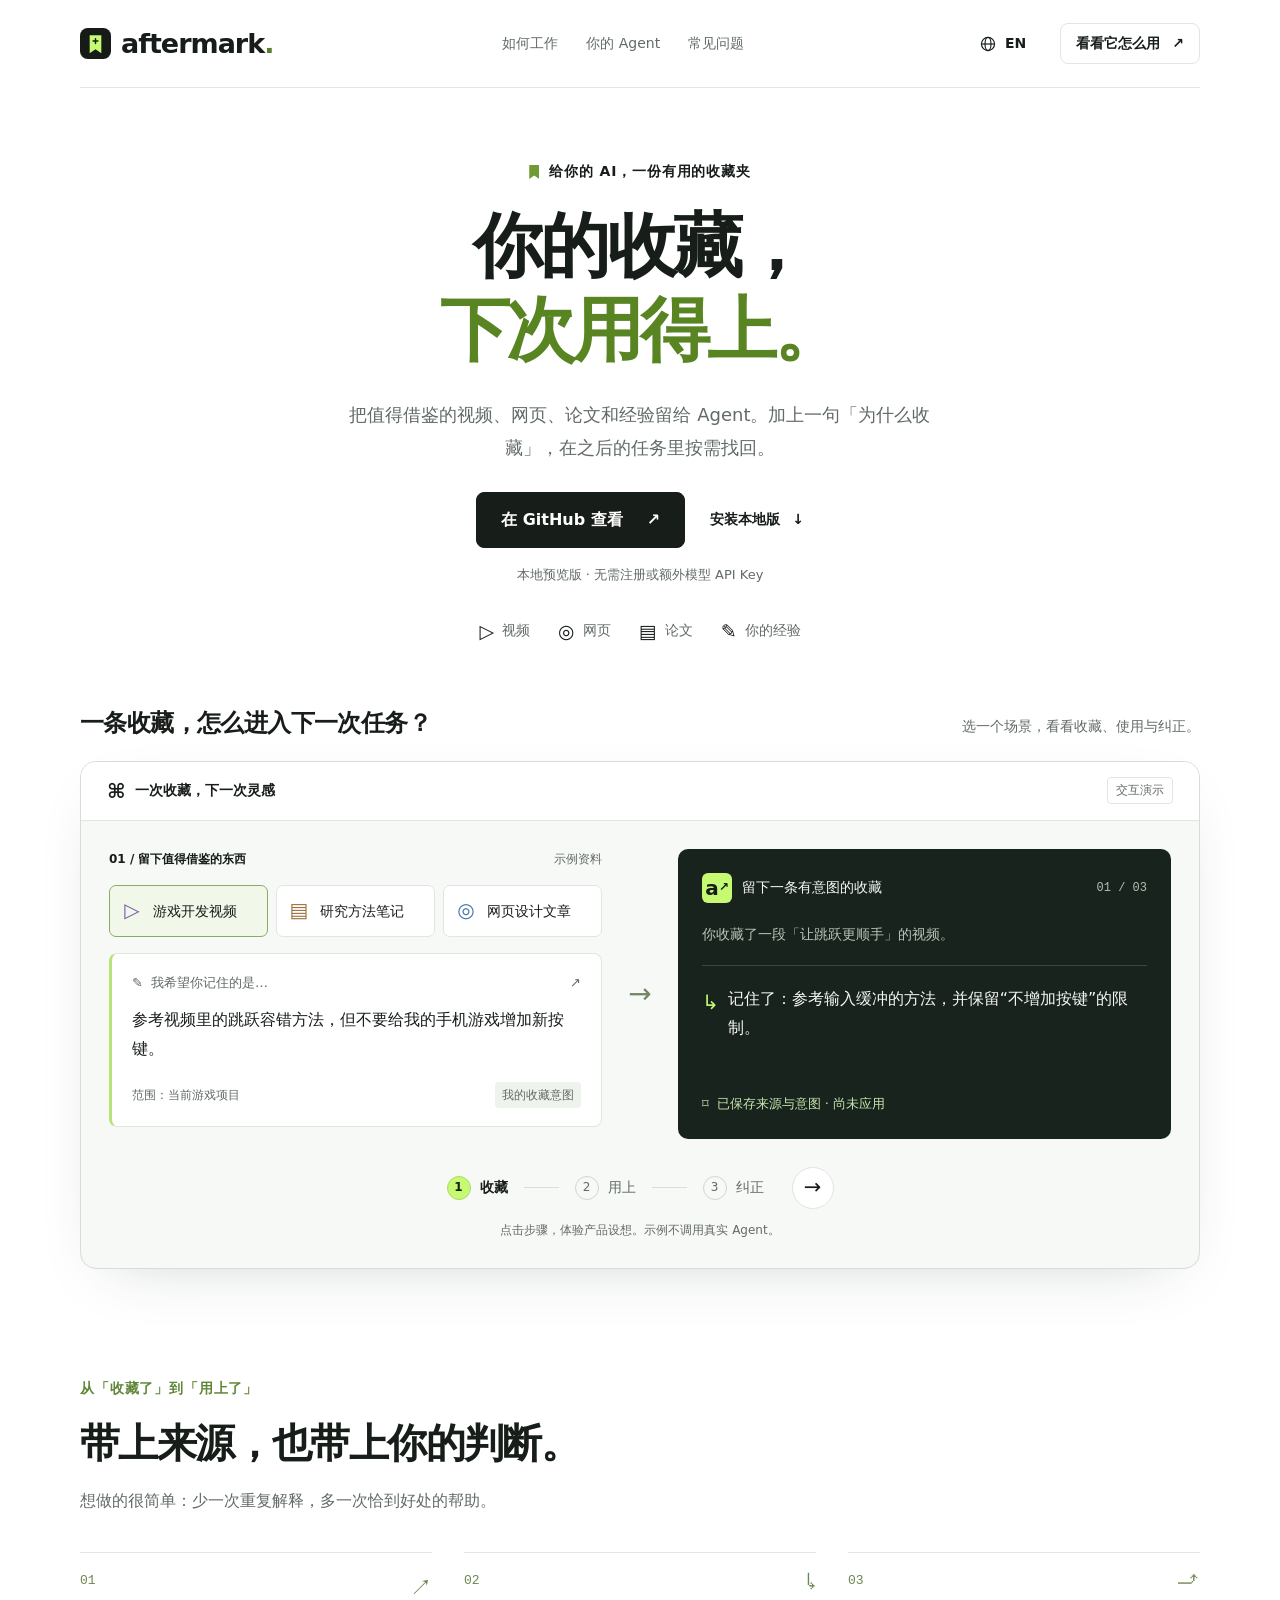
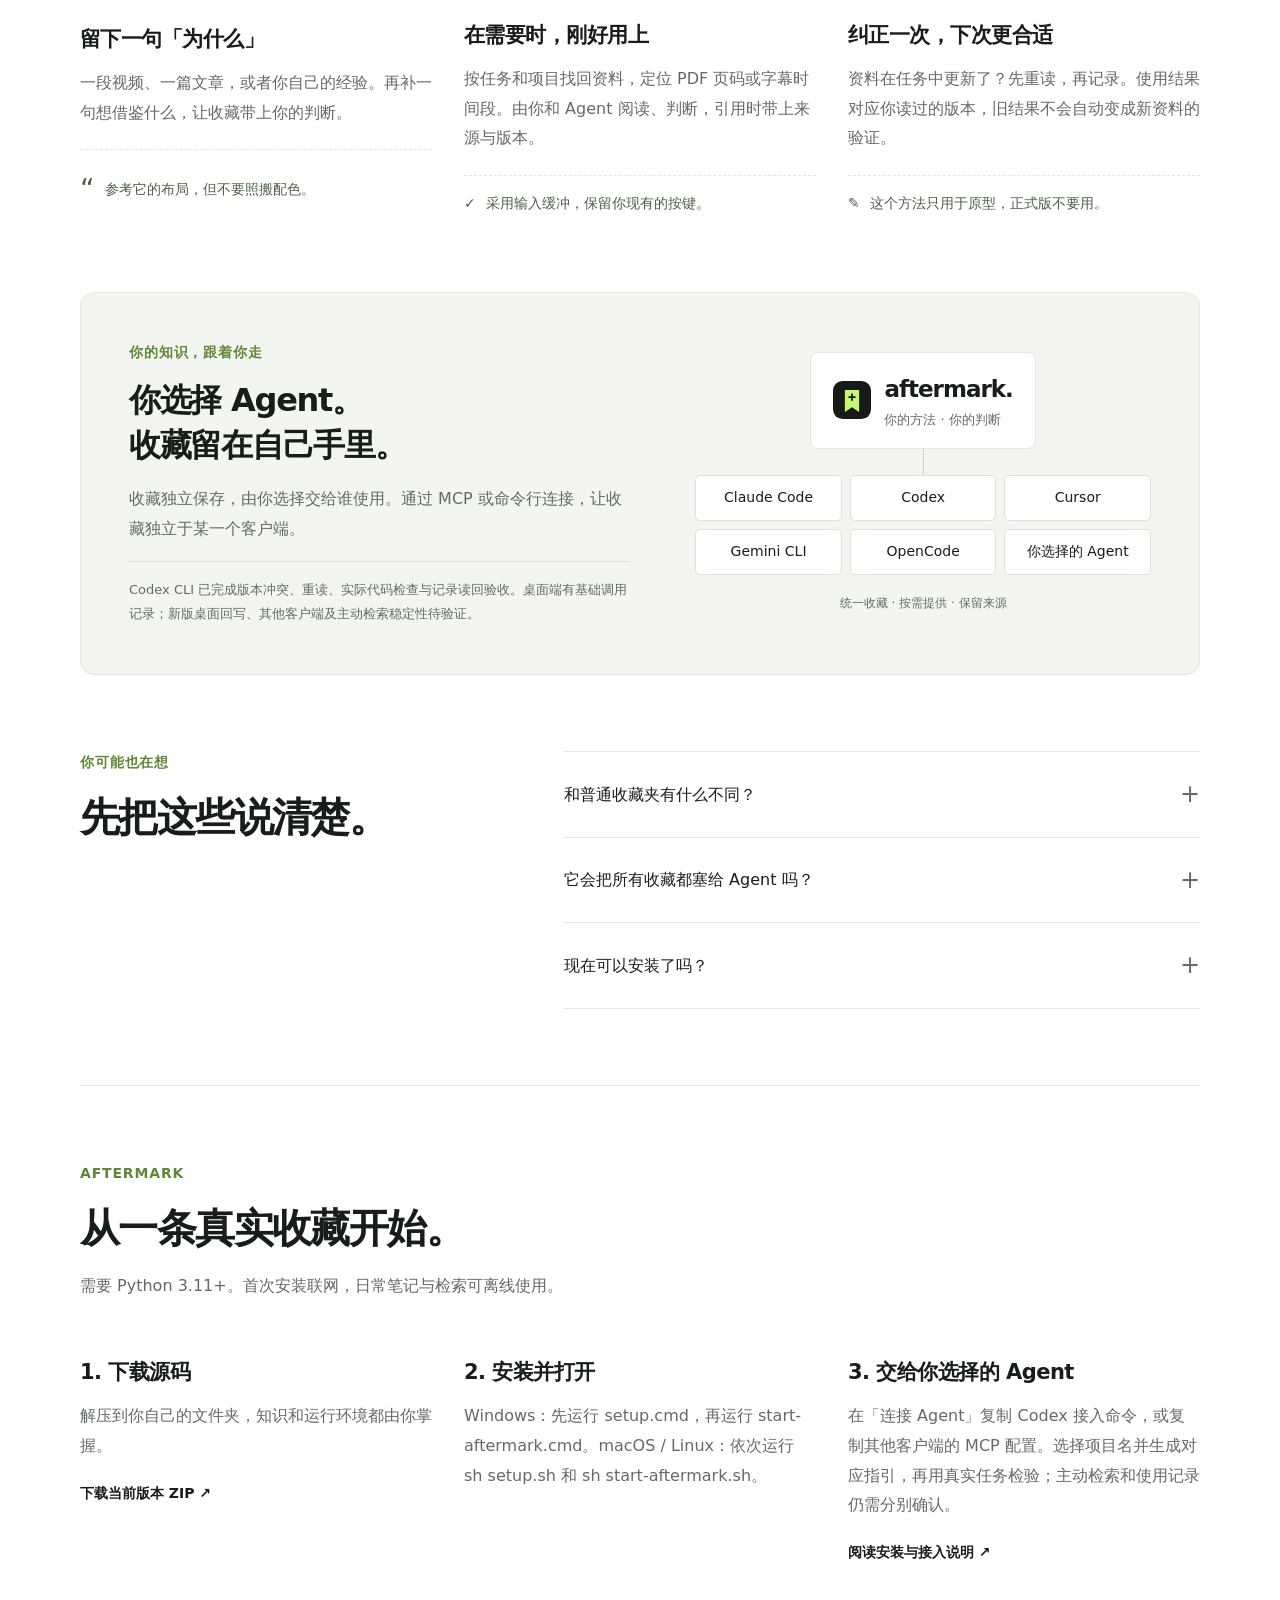
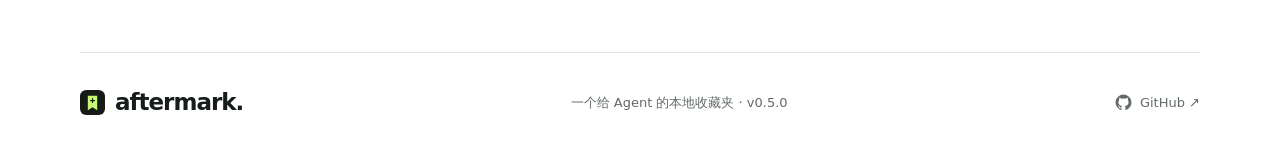
==== commit d9d88253: "Select useful long-source passages and validate with real Codex review" ====
--- a/website/Aftermark-介绍页.html
+++ b/website/Aftermark-介绍页.html
@@ -65,13 +65,13 @@
       </div>
     </section>
     <section class="agents-section wrap" id="agents" aria-labelledby="agents-title"><div class="agents-copy"><p class="eyebrow" data-i18n="agentsEyebrow">你的知识，跟着你走</p><h2 id="agents-title" data-i18n="agentsTitle">你选择 Agent。<br>收藏留在自己手里。</h2><p data-i18n="agentsDescription">收藏独立保存，由你选择交给谁使用。通过 MCP 或命令行连接，让收藏独立于某一个客户端。</p><span class="planned-label" data-i18n="agentsStatus">Codex CLI 已完成版本冲突、重读、实际代码检查与记录读回验收。桌面端有基础调用记录；新版桌面回写、其他客户端及主动检索稳定性待验证。</span></div><div class="agent-map"><div class="knowledge-hub"><img src="[data-uri]" alt="" width="38" height="38"><div><strong>aftermark.</strong><span data-i18n="hubLabel">你的方法 · 你的判断</span></div></div><div class="map-line" aria-hidden="true"></div><div class="agent-names"><span>Claude Code</span><span>Codex</span><span>Cursor</span><span>Gemini CLI</span><span>OpenCode</span><span data-i18n="agentMore">你选择的 Agent</span></div><p class="map-note" data-i18n="mapNote">统一收藏 · 按需提供 · 保留来源</p></div></section>
-    <section class="faq wrap section-space" id="faq" aria-labelledby="faq-title"><div class="faq-heading"><p class="eyebrow" data-i18n="faqEyebrow">你可能也在想</p><h2 id="faq-title" data-i18n="faqTitle">先把这些说清楚。</h2></div><div class="faq-list"><details><summary><span data-i18n="faq1Title">和普通收藏夹有什么不同？</span><span class="plus" aria-hidden="true">+</span></summary><p data-i18n="faq1Answer">Aftermark 想保留的不只是资料，还有你收藏它的意图：想借鉴什么、在哪个项目适用，以及之前哪里用错过。目标是让这些判断真正进入 Agent 的工作过程。</p></details><details><summary><span data-i18n="faq2Title">它会把所有收藏都塞给 Agent 吗？</span><span class="plus" aria-hidden="true">+</span></summary><p data-i18n="faq2Answer">设计目标是按任务提供少量相关内容，并保留适用范围。普通参考资料不会自动变成必须执行的指令。你可以选择只对当前项目生效。</p></details><details><summary><span data-i18n="faq3Title">现在可以安装了吗？</span><span class="plus" aria-hidden="true">+</span></summary><p data-i18n="faq3Answer">可以，页面下方提供当前版本下载和安装步骤。本地版支持笔记、网页正文和 PDF 链接导入、视频链接与已有字幕。也可以直接让 Agent 导入资料，再检索、阅读和记录使用情况。本页仍为预设演示，不连接真实 Agent。源码和安装步骤见页面底部的 GitHub 链接。</p></details></div></section>
+    <section class="faq wrap section-space" id="faq" aria-labelledby="faq-title"><div class="faq-heading"><p class="eyebrow" data-i18n="faqEyebrow">你可能也在想</p><h2 id="faq-title" data-i18n="faqTitle">先把这些说清楚。</h2></div><div class="faq-list"><details><summary><span data-i18n="faq1Title">和普通收藏夹有什么不同？</span><span class="plus" aria-hidden="true">+</span></summary><p data-i18n="faq1Answer">Aftermark 想保留的不只是资料，还有你收藏它的意图：想借鉴什么、在哪个项目适用，以及之前哪里用错过。目标是让这些判断真正进入 Agent 的工作过程。</p></details><details><summary><span data-i18n="faq2Title">它会把所有收藏都塞给 Agent 吗？</span><span class="plus" aria-hidden="true">+</span></summary><p data-i18n="faq2Answer">设计目标是按任务提供少量相关内容，并保留适用范围。普通参考资料不会自动变成必须执行的指令。你可以选择只对当前项目生效。</p></details><details><summary><span data-i18n="faq3Title">现在可以安装了吗？</span><span class="plus" aria-hidden="true">+</span></summary><p data-i18n="faq3Answer">可以，页面下方提供当前版本下载和安装步骤。本地版支持笔记、网页正文和 PDF 链接导入、视频链接与已有字幕。也可以让 Agent 导入资料。长文会定位覆盖更多任务关键词的片段，并保留页码或字幕时间点，方便接着阅读。本页仍为预设演示，不连接真实 Agent。源码和安装步骤见页面底部的 GitHub 链接。</p></details></div></section>
 <section class="install wrap section-space" id="install">
   <div class="section-intro"><p class="eyebrow">AFTERMARK</p><h2 data-i18n="installTitle">从一条真实收藏开始。</h2><p data-i18n="installIntro">需要 Python 3.11+。首次安装联网，日常笔记与检索可离线使用。</p></div>
   <div class="feature-grid"><article class="feature"><h3 data-i18n="installDownload">1. 下载源码</h3><p data-i18n="installDownloadText">解压到你自己的文件夹，知识和运行环境都由你掌握。</p><a class="text-link" href="https://github.com/FleetSnowFIuff/Aftermark/releases/latest/download/Aftermark-source.zip" data-i18n="downloadCta">下载当前版本 ZIP ↗</a></article><article class="feature"><h3 data-i18n="installRun">2. 安装并打开</h3><p data-i18n="installRunText">Windows：先运行 setup.cmd，再运行 start-aftermark.cmd。macOS / Linux：依次运行 sh setup.sh 和 sh start-aftermark.sh。</p></article><article class="feature"><h3 data-i18n="installUse">3. 交给你选择的 Agent</h3><p data-i18n="installUseText">在「连接 Agent」复制 Codex 接入命令，或复制其他客户端的 MCP 配置。选择项目名并生成对应指引，再用真实任务检验；主动检索和使用记录仍需分别确认。</p><a class="text-link" href="https://github.com/FleetSnowFIuff/Aftermark/blob/main/README.zh-CN.md" data-i18n="guideCta">阅读安装与接入说明 ↗</a></article></div>
 </section>
   </main>
-  <footer class="footer wrap"><a href="#" class="brand"><img src="[data-uri]" alt="" width="25" height="25"><span>aftermark.</span></a><span data-i18n="footerNote">一个给 Agent 的本地收藏夹 · v0.4.0</span><a href="https://github.com/FleetSnowFIuff/Aftermark" target="_blank" rel="noopener noreferrer" class="github-status"><svg width="17" height="17" viewBox="0 0 24 24" fill="currentColor" aria-hidden="true"><path d="M12 .8a11.2 11.2 0 0 0-3.54 21.83c.56.1.77-.24.77-.54v-2.1c-3.13.68-3.79-1.33-3.79-1.33-.51-1.3-1.25-1.65-1.25-1.65-1.02-.7.08-.69.08-.69 1.13.08 1.72 1.16 1.72 1.16 1 .1 1.77 2.31 3.3 1.05.1-.73.39-1.23.71-1.51-2.5-.28-5.13-1.25-5.13-5.57 0-1.23.44-2.23 1.16-3.02-.12-.28-.5-1.43.11-2.98 0 0 .95-.3 3.08 1.15A10.8 10.8 0 0 1 12 6.22c.95 0 1.9.13 2.79.38 2.14-1.45 3.08-1.15 3.08-1.15.61 1.55.23 2.7.11 2.98.72.79 1.16 1.79 1.16 3.02 0 4.33-2.64 5.28-5.15 5.56.4.35.76 1.03.76 2.07v3.01c0 .3.2.65.77.54A11.2 11.2 0 0 0 12 .8Z"/></svg><span data-i18n="githubStatus">GitHub ↗</span></a></footer>
+  <footer class="footer wrap"><a href="#" class="brand"><img src="[data-uri]" alt="" width="25" height="25"><span>aftermark.</span></a><span data-i18n="footerNote">一个给 Agent 的本地收藏夹 · v0.5.0</span><a href="https://github.com/FleetSnowFIuff/Aftermark" target="_blank" rel="noopener noreferrer" class="github-status"><svg width="17" height="17" viewBox="0 0 24 24" fill="currentColor" aria-hidden="true"><path d="M12 .8a11.2 11.2 0 0 0-3.54 21.83c.56.1.77-.24.77-.54v-2.1c-3.13.68-3.79-1.33-3.79-1.33-.51-1.3-1.25-1.65-1.25-1.65-1.02-.7.08-.69.08-.69 1.13.08 1.72 1.16 1.72 1.16 1 .1 1.77 2.31 3.3 1.05.1-.73.39-1.23.71-1.51-2.5-.28-5.13-1.25-5.13-5.57 0-1.23.44-2.23 1.16-3.02-.12-.28-.5-1.43.11-2.98 0 0 .95-.3 3.08 1.15A10.8 10.8 0 0 1 12 6.22c.95 0 1.9.13 2.79.38 2.14-1.45 3.08-1.15 3.08-1.15.61 1.55.23 2.7.11 2.98.72.79 1.16 1.79 1.16 3.02 0 4.33-2.64 5.28-5.15 5.56.4.35.76 1.03.76 2.07v3.01c0 .3.2.65.77.54A11.2 11.2 0 0 0 12 .8Z"/></svg><span data-i18n="githubStatus">GitHub ↗</span></a></footer>
   <noscript><p class="no-script">请启用 JavaScript 使用语言切换和交互演示。Enable JavaScript for the language switch and interactive demo.</p></noscript>
 <script>
 const copy = {
@@ -86,8 +86,8 @@
     howEyebrow:'从「收藏了」到「用上了」',howTitle:'带上来源，也带上你的判断。',howDescription:'想做的很简单：少一次重复解释，多一次恰到好处的帮助。',
     feature1Title:'留下一句「为什么」',feature1Description:'一段视频、一篇文章，或者你自己的经验。再补一句想借鉴什么，让收藏带上你的判断。',feature1Example:'参考它的布局，但不要照搬配色。',feature2Title:'在需要时，刚好用上',feature2Description:'按任务和项目找回资料，定位 PDF 页码或字幕时间段。由你和 Agent 阅读、判断，引用时带上来源与版本。',feature2Example:'采用输入缓冲，保留你现有的按键。',feature3Title:'纠正一次，下次更合适',feature3Description:'资料在任务中更新了？先重读，再记录。使用结果对应你读过的版本，旧结果不会自动变成新资料的验证。',feature3Example:'这个方法只用于原型，正式版不要用。',
     agentsEyebrow:'你的知识，跟着你走',agentsTitle:'你选择 Agent。<br>收藏留在自己手里。',agentsDescription:'收藏独立保存，由你选择交给谁使用。通过 MCP 或命令行连接，让收藏独立于某一个客户端。',agentsStatus:'Codex CLI 已完成版本冲突、重读、实际代码检查与记录读回验收。桌面端有基础调用记录；新版桌面回写、其他客户端及主动检索稳定性待验证。',hubLabel:'你的方法 · 你的判断',agentMore:'你选择的 Agent',mapNote:'统一收藏 · 按需提供 · 保留来源',
-    faqEyebrow:'你可能也在想',faqTitle:'先把这些说清楚。',faq1Title:'和普通收藏夹有什么不同？',faq1Answer:'Aftermark 想保留的不只是资料，还有你收藏它的意图：想借鉴什么、在哪个项目适用，以及之前哪里用错过。目标是让这些判断真正进入 Agent 的工作过程。',faq2Title:'它会把所有收藏都塞给 Agent 吗？',faq2Answer:'设计目标是按任务提供少量相关内容，并保留适用范围。普通参考资料不会自动变成必须执行的指令。你可以选择只对当前项目生效。',faq3Title:'现在可以安装了吗？',faq3Answer:'可以，页面下方提供当前版本下载和安装步骤。本地版支持笔记、网页正文和 PDF 链接导入、视频链接与已有字幕。也可以直接让 Agent 导入资料，再检索、阅读和记录使用情况。本页仍为预设演示，不连接真实 Agent。源码和安装步骤见页面底部的 GitHub 链接。',
-    footerNote:'一个给 Agent 的本地收藏夹 · v0.4.0',githubStatus:'GitHub ↗'
+    faqEyebrow:'你可能也在想',faqTitle:'先把这些说清楚。',faq1Title:'和普通收藏夹有什么不同？',faq1Answer:'Aftermark 想保留的不只是资料，还有你收藏它的意图：想借鉴什么、在哪个项目适用，以及之前哪里用错过。目标是让这些判断真正进入 Agent 的工作过程。',faq2Title:'它会把所有收藏都塞给 Agent 吗？',faq2Answer:'设计目标是按任务提供少量相关内容，并保留适用范围。普通参考资料不会自动变成必须执行的指令。你可以选择只对当前项目生效。',faq3Title:'现在可以安装了吗？',faq3Answer:'可以，页面下方提供当前版本下载和安装步骤。本地版支持笔记、网页正文和 PDF 链接导入、视频链接与已有字幕。也可以让 Agent 导入资料。长文会定位覆盖更多任务关键词的片段，并保留页码或字幕时间点，方便接着阅读。本页仍为预设演示，不连接真实 Agent。源码和安装步骤见页面底部的 GitHub 链接。',
+    footerNote:'一个给 Agent 的本地收藏夹 · v0.5.0',githubStatus:'GitHub ↗'
   },
   en: {
     demoHeading:'From a bookmark to the next task.',demoHint:'Pick a scenario. Follow it from saved to used.',
@@ -100,8 +100,8 @@
     howEyebrow:'FROM SAVED FOR LATER TO USED FOR REAL',howTitle:'Keep the source. Keep your judgment.',howDescription:'Less explaining yourself again. More help that fits the task.',
     feature1Title:'Save the “why,” too.',feature1Description:'A video, an article, or a lesson of your own. Add what you want to borrow, so your judgment stays with the source.',feature1Example:'Borrow the layout, but keep our own colors.',feature2Title:'Bring it in when it fits.',feature2Description:'Find candidates by task and project. Read a PDF page or saved subtitle segment, then cite the source with its bookmark revision.',feature2Example:'Add input buffering. Keep the existing controls.',feature3Title:'Correct it. Keep the lesson.',feature3Description:'Source changed during a task? Read it again before recording. Each result belongs to the version you read; older evidence does not validate new content.',feature3Example:'Use this for prototypes only, not production.',
     agentsEyebrow:'YOUR KNOWLEDGE GOES WITH YOU',agentsTitle:'Choose your agent.<br>Keep your collection.',agentsDescription:'Keep your collection independent. Choose which agent uses it. Connect through MCP or the CLI, independently of any one client.',agentsStatus:'Codex CLI passed conflict recovery, actual code checks and record readback. Desktop has earlier basic-call evidence; new desktop writeback, other clients and reliable proactive retrieval remain unverified.',hubLabel:'Your methods. Your judgment.',agentMore:'Your next agent',mapNote:'ONE COLLECTION · RELEVANT CONTEXT · SOURCES INTACT',
-    faqEyebrow:'A FEW THINGS WORTH KNOWING',faqTitle:'Let’s clear things up.',faq1Title:'How is this different from a bookmark manager?',faq1Answer:'Aftermark aims to keep your intent alongside the source: what to borrow, which project it applies to, and what went wrong last time. The goal is to bring those judgments into the agent’s actual work.',faq2Title:'Will it send my entire collection to the agent?',faq2Answer:'The design is to provide a small amount of relevant context for each task, including its scope. Reference material does not automatically become an instruction. You can limit a preference to one project.',faq3Title:'Can I install it today?',faq3Answer:'Yes. Download the current version and follow the setup section below. Import webpage text or PDF URLs in the app or through your agent, then retrieve, read and record actual use. Notes, video links and supplied subtitles are also supported. This page remains a preset demo without real agent calls. Find source code and installation steps via the GitHub link below.',
-    footerNote:'A local bookmark collection for agents · v0.4.0',githubStatus:'GitHub ↗'
+    faqEyebrow:'A FEW THINGS WORTH KNOWING',faqTitle:'Let’s clear things up.',faq1Title:'How is this different from a bookmark manager?',faq1Answer:'Aftermark aims to keep your intent alongside the source: what to borrow, which project it applies to, and what went wrong last time. The goal is to bring those judgments into the agent’s actual work.',faq2Title:'Will it send my entire collection to the agent?',faq2Answer:'The design is to provide a small amount of relevant context for each task, including its scope. Reference material does not automatically become an instruction. You can limit a preference to one project.',faq3Title:'Can I install it today?',faq3Answer:'Yes. Download the current version and follow the setup section below. Import webpage text or PDF URLs in the app or through your agent, then retrieve, read and record actual use. Long sources surface passages covering more task keywords, with PDF pages and subtitle times to continue reading. Notes, video links and supplied subtitles are also supported. This page remains a preset demo without real agent calls. Find source code and installation steps via the GitHub link below.',
+    footerNote:'A local bookmark collection for agents · v0.5.0',githubStatus:'GitHub ↗'
   }
 };
 
